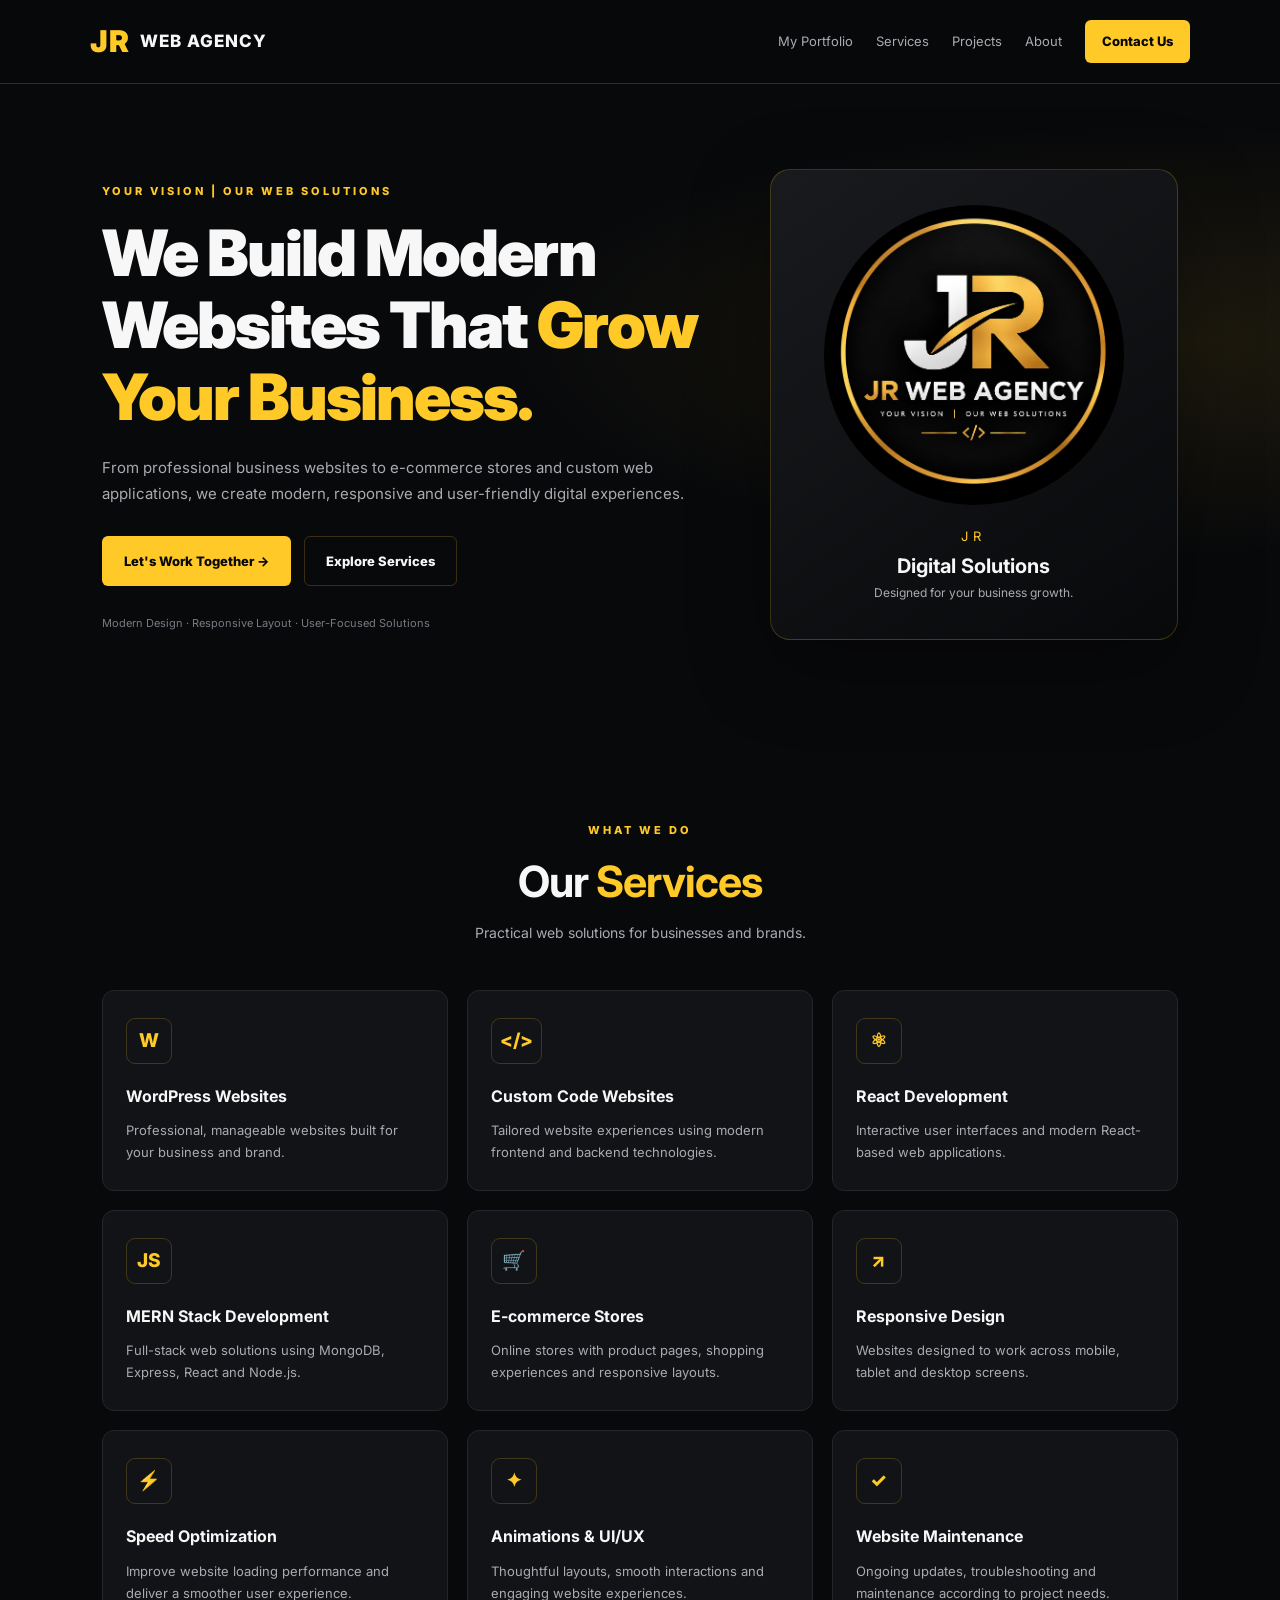
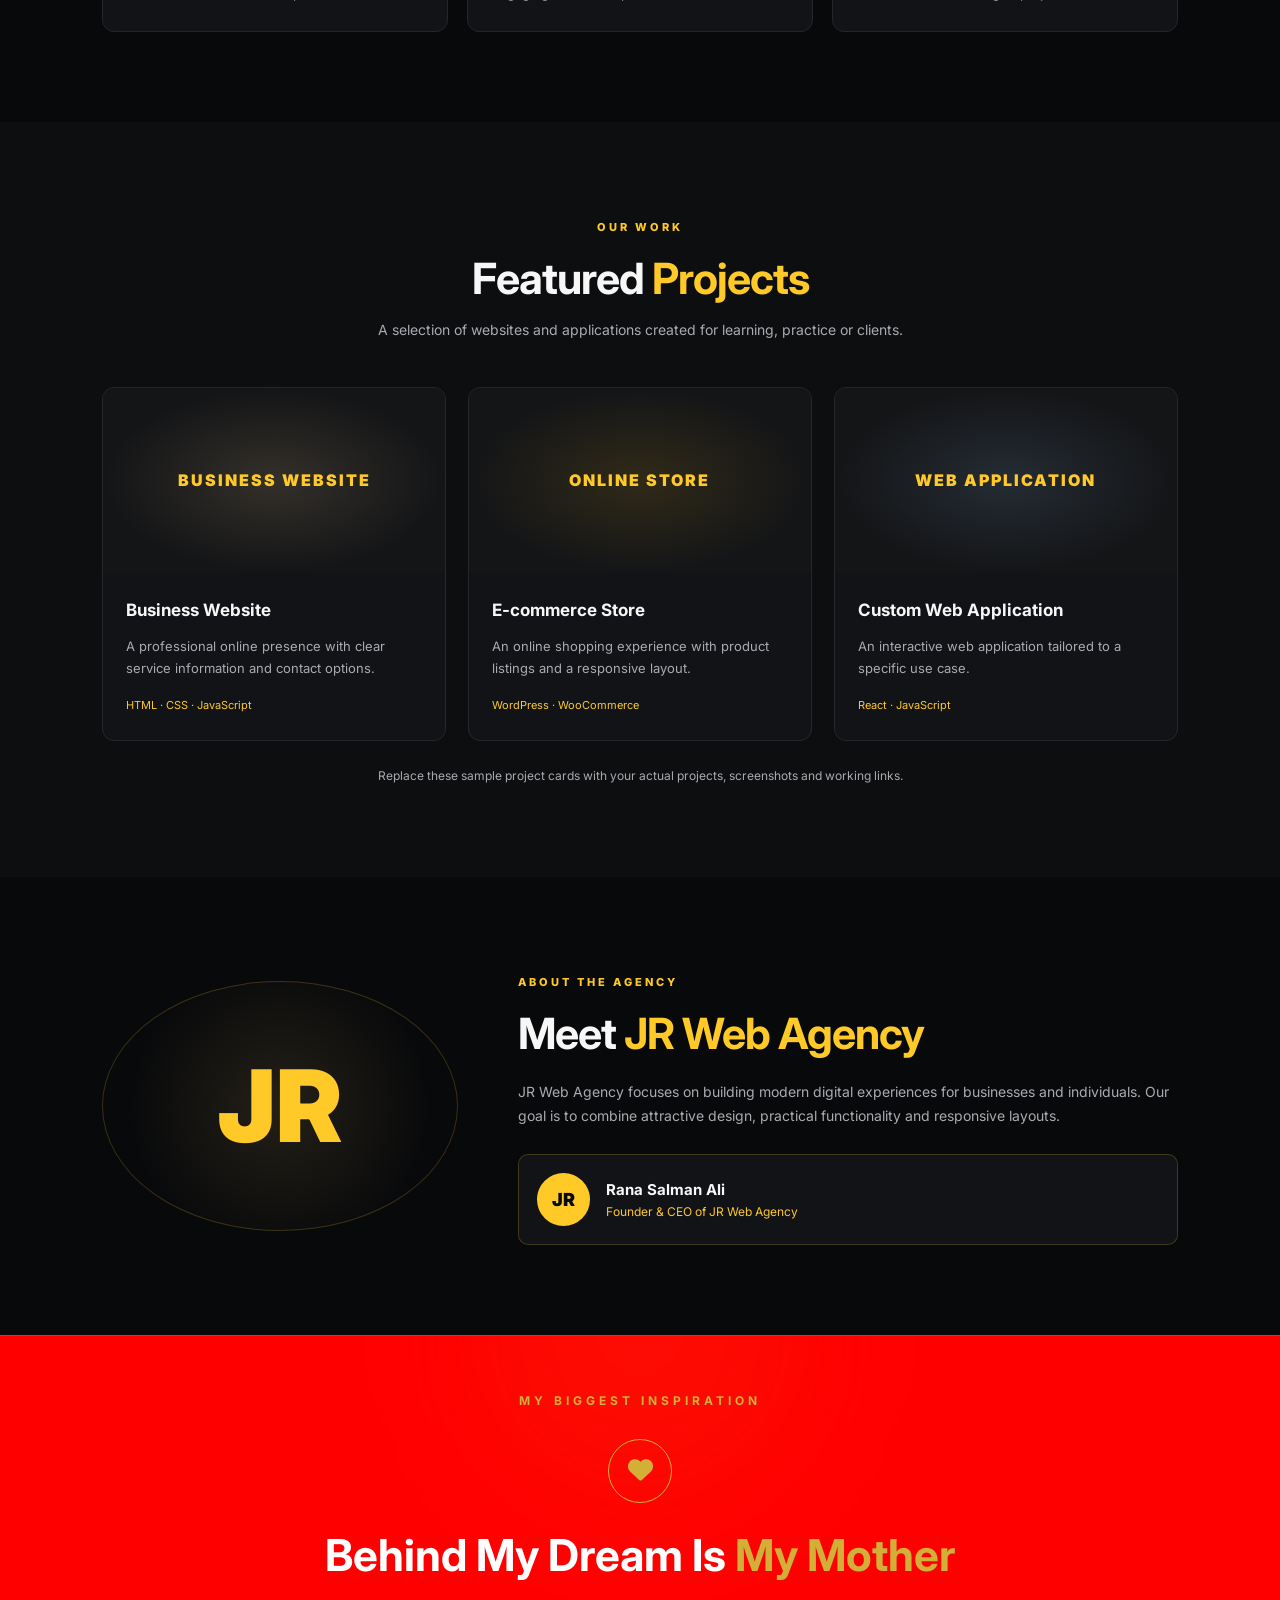
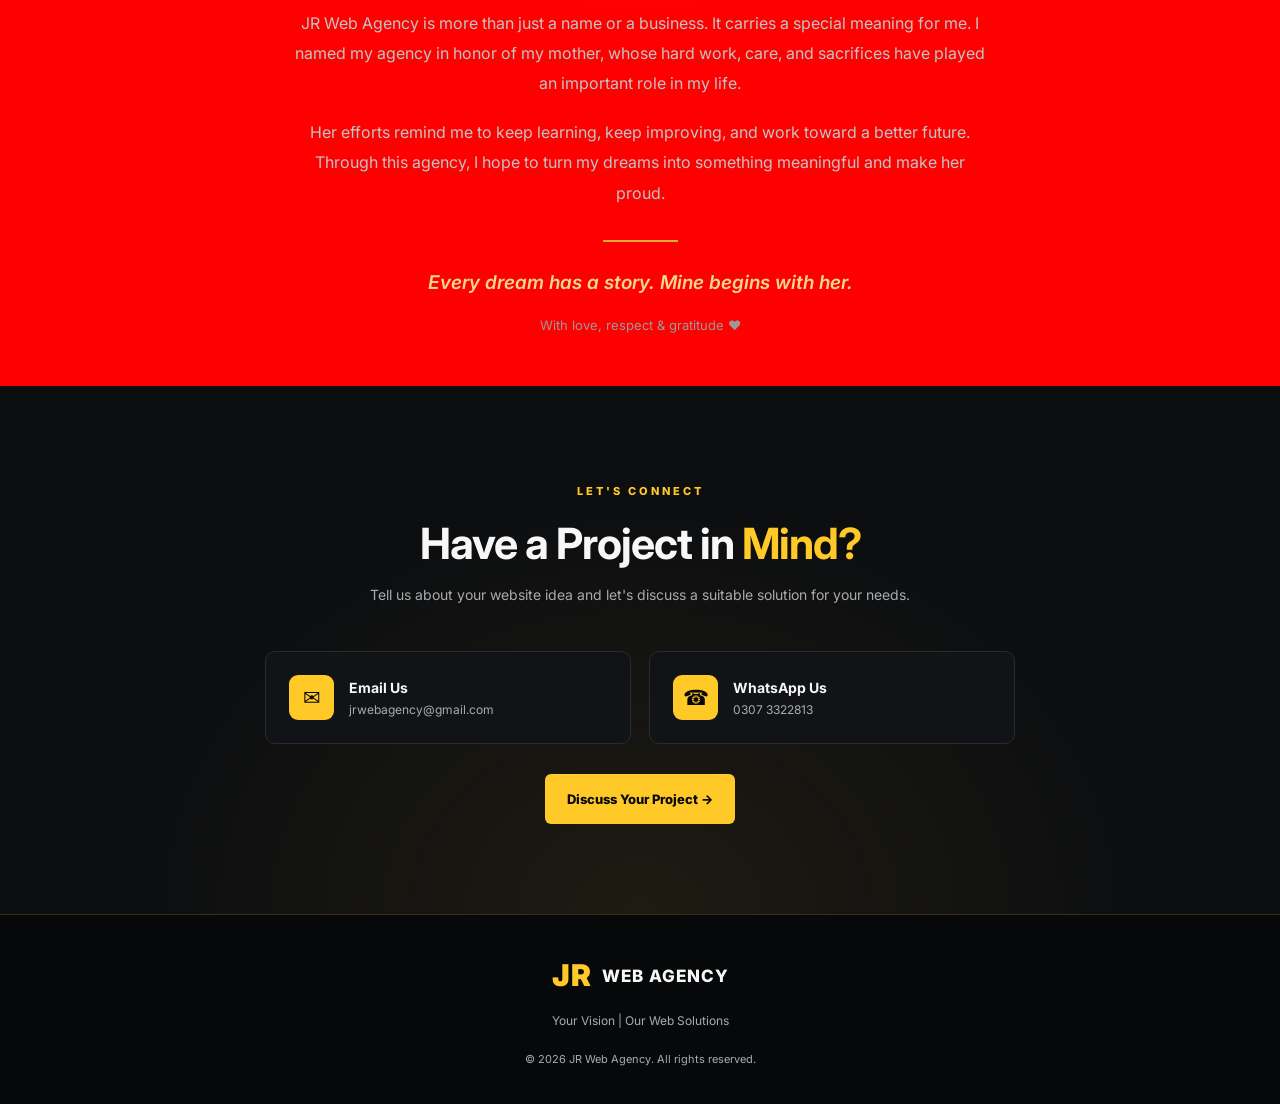
==== index.html @ 1e0dea9f "File name chages" ====
<!DOCTYPE html>
<html lang="en">
<head>
    <meta charset="UTF-8">
    <meta name="viewport" content="width=device-width, initial-scale=1.0">

    <title>JR Web Agency | Modern Web Solutions</title>
    <link rel="stylesheet"
      href="https://cdnjs.cloudflare.com/ajax/libs/font-awesome/6.7.2/css/all.min.css">

    <meta name="description"
          content="JR Web Agency offers modern websites, WordPress development, custom web development, e-commerce and responsive web solutions.">

    <link rel="stylesheet" href="style.css">
    <!-- <link rel="stylesheet" href="style-modern.css"> -->

</head>
<body>

    <!-- Navbar -->
    <header class="navbar">
        <a href="jr-web-agency.html" class="brand">
            <span class="brand-jr">JR</span>
            <span>WEB AGENCY</span>
        </a>

        <nav>
            <a href="./index-modern (2).html">My Portfolio</a>
            <a href="#services">Services</a>
            <a href="#projects">Projects</a>
            <a href="#about">About</a>
            <a href="#contact" class="nav-cta">Contact Us</a>
        </nav>
    </header>

    <!-- Hero Section -->
    <main>
        <section class="hero">
            <div class="hero-content">
                <span class="eyebrow">YOUR VISION | OUR WEB SOLUTIONS</span>

                <h1>
                    We Build Modern Websites That
                    <span>Grow Your Business.</span>
                </h1>

                <p>
                    From professional business websites to e-commerce
                    stores and custom web applications, we create modern,
                    responsive and user-friendly digital experiences.
                </p>

                <div class="hero-buttons">
                    <a href="#contact" class="btn btn-gold">
                        Let's Work Together →
                    </a>

                    <a href="#services" class="btn btn-outline">
                        Explore Services
                    </a>
                </div>

                <div class="trust-line">
                    Modern Design · Responsive Layout · User-Focused Solutions
                </div>
            </div>

            <div class="hero-visual">
             
                <img
                    src="jrlogo.jpeg"
                    alt="JR Web Agency Logo"
                    class="agency-logo"
                >

                <div class="visual-caption">
                    <span>JR</span>
                    <h2>Digital Solutions</h2>
                    <p>Designed for your business growth.</p>
                </div>
            </div>
        </section>

        <!-- Services -->
        <section class="section" id="services">
            <div class="section-heading">
                <span class="eyebrow">WHAT WE DO</span>
                <h2>Our <span>Services</span></h2>
                <p>Practical web solutions for businesses and brands.</p>
            </div>

            <div class="services-grid">
                <article class="service-card">
                    <span class="service-icon">W</span>
                    <h3>WordPress Websites</h3>
                    <p>
                        Professional, manageable websites built for
                        your business and brand.
                    </p>
                </article>

                <article class="service-card">
                    <span class="service-icon">&lt;/&gt;</span>
                    <h3>Custom Code Websites</h3>
                    <p>
                        Tailored website experiences using modern
                        frontend and backend technologies.
                    </p>
                </article>

                <article class="service-card">
                    <span class="service-icon">⚛</span>
                    <h3>React Development</h3>
                    <p>
                        Interactive user interfaces and modern
                        React-based web applications.
                    </p>
                </article>

                <article class="service-card">
                    <span class="service-icon">JS</span>
                    <h3>MERN Stack Development</h3>
                    <p>
                        Full-stack web solutions using MongoDB,
                        Express, React and Node.js.
                    </p>
                </article>

                <article class="service-card">
                    <span class="service-icon">🛒</span>
                    <h3>E-commerce Stores</h3>
                    <p>
                        Online stores with product pages, shopping
                        experiences and responsive layouts.
                    </p>
                </article>

                <article class="service-card">
                    <span class="service-icon">↗</span>
                    <h3>Responsive Design</h3>
                    <p>
                        Websites designed to work across mobile,
                        tablet and desktop screens.
                    </p>
                </article>

                <article class="service-card">
                    <span class="service-icon">⚡</span>
                    <h3>Speed Optimization</h3>
                    <p>
                        Improve website loading performance and
                        deliver a smoother user experience.
                    </p>
                </article>

                <article class="service-card">
                    <span class="service-icon">✦</span>
                    <h3>Animations & UI/UX</h3>
                    <p>
                        Thoughtful layouts, smooth interactions
                        and engaging website experiences.
                    </p>
                </article>

                <article class="service-card">
                    <span class="service-icon">✓</span>
                    <h3>Website Maintenance</h3>
                    <p>
                        Ongoing updates, troubleshooting and
                        maintenance according to project needs.
                    </p>
                </article>
            </div>
        </section>

        <!-- Projects -->
        <section class="section projects-section" id="projects">
            <div class="section-heading">
                <span class="eyebrow">OUR WORK</span>
                <h2>Featured <span>Projects</span></h2>
                <p>
                    A selection of websites and applications created
                    for learning, practice or clients.
                </p>
            </div>

            <div class="projects-grid">
                <article class="project-card">
                    <div class="project-preview preview-one">
                        <span>BUSINESS WEBSITE</span>
                    </div>
                    <div class="project-info">
                        <h3>Business Website</h3>
                        <p>
                            A professional online presence with clear
                            service information and contact options.
                        </p>
                        <span class="project-tag">HTML · CSS · JavaScript</span>
                    </div>
                </article>

                <article class="project-card">
                    <div class="project-preview preview-two">
                        <span>ONLINE STORE</span>
                    </div>
                    <div class="project-info">
                        <h3>E-commerce Store</h3>
                        <p>
                            An online shopping experience with product
                            listings and a responsive layout.
                        </p>
                        <span class="project-tag">WordPress · WooCommerce</span>
                    </div>
                </article>

                <article class="project-card">
                    <div class="project-preview preview-three">
                        <span>WEB APPLICATION</span>
                    </div>
                    <div class="project-info">
                        <h3>Custom Web Application</h3>
                        <p>
                            An interactive web application tailored
                            to a specific use case.
                        </p>
                        <span class="project-tag">React · JavaScript</span>
                    </div>
                </article>
            </div>

            <p class="projects-note">
                Replace these sample project cards with your actual
                projects, screenshots and working links.
            </p>
        </section>

        <!-- About -->
        <section class="section about-section" id="about">
            <div class="about-mark">JR</div>

            <div class="about-content">
                <span class="eyebrow">ABOUT THE AGENCY</span>
                <h2>Meet <span>JR Web Agency</span></h2>

                <p>
                    JR Web Agency focuses on building modern digital
                    experiences for businesses and individuals.
                    Our goal is to combine attractive design,
                    practical functionality and responsive layouts.
                </p>

                <div class="founder-box">
                    <div class="founder-avatar">JR</div>
                    <div>
                        <h3>Rana Salman Ali</h3>
                        <p>Founder & CEO of JR Web Agency</p>
                    </div>
                </div>
            </div>
        </section>
        
<!-- A Tribute to My Mother -->
<section class="mother-tribute" id="my-inspiration">
    <div class="tribute-container">

        <span class="tribute-label">MY BIGGEST INSPIRATION</span>

        <div class="tribute-icon">
            <i class="fa-solid fa-heart"></i>
        </div>

        <h2>Behind My Dream Is <span>My Mother</span></h2>

        <p class="tribute-message">
            JR Web Agency is more than just a name or a business.
            It carries a special meaning for me. I named my agency
            in honor of my mother, whose hard work, care, and
            sacrifices have played an important role in my life.
        </p>

        <p class="tribute-message">
            Her efforts remind me to keep learning, keep improving,
            and work toward a better future. Through this agency,
            I hope to turn my dreams into something meaningful
            and make her proud.
        </p>

        <div class="tribute-divider"></div>

        <p class="tribute-signature">
            Every dream has a story. Mine begins with her.
        </p>

        <span class="tribute-footer">With love, respect & gratitude ❤️</span>

    </div>
</section>


        <!-- Contact -->
        <section class="section contact-section" id="contact">
            <div class="section-heading">
                <span class="eyebrow">LET'S CONNECT</span>
                <h2>Have a Project in <span>Mind?</span></h2>
                <p>
                    Tell us about your website idea and let's discuss
                    a suitable solution for your needs.
                </p>
            </div>

            <div class="contact-grid">
                <a href="mailto:jrwebagency@gmail.com" class="contact-card">
                    <span class="contact-icon">✉</span>
                    <div>
                        <h3>Email Us</h3>
                        <p>jrwebagency@gmail.com</p>
                    </div>
                </a>

                <a
                    href="https://wa.me/923073322813"
                    target="_blank"
                    rel="noopener noreferrer"
                    class="contact-card"
                >
                    <span class="contact-icon">☎</span>
                    <div>
                        <h3>WhatsApp Us</h3>
                        <p>0307 3322813</p>
                    </div>
                </a>
            </div>

         <a
    href="https://wa.me/923073322813?text=Hello%20JR%20Web%20Agency%2C%20I%20want%20to%20discuss%20a%20website%20project"
    target="_blank"
    rel="noopener noreferrer"
    class="btn btn-gold main-contact-btn"
>
    Discuss Your Project →
</a>
        </section>
    </main>

    <!-- Footer -->
    <footer class="footer">
        <a href="#" class="brand">
            <span class="brand-jr">JR</span>
            <span>WEB AGENCY</span>
        </a>

        <p>Your Vision | Our Web Solutions</p>
        <p class="copyright">
            © <span id="year"></span> JR Web Agency. All rights reserved.
        </p>
    </footer>

    <script>
        document.getElementById("year").textContent =
            new Date().getFullYear();
    </script>
</body>
</html>
---- style.css ----
@import url('https://fonts.googleapis.com/css2?family=Inter:wght@400;500;600;700;800;900&display=swap');

:root {
    --bg: #08090b;
    --surface: #111316;
    --surface-light: #191b1f;
    --gold: #ffc928;
    --gold-light: #ffe17a;
    --white: #f7f7f7;
    --muted: #a9abb1;
    --border: rgba(255, 201, 40, 0.2);
}

* {
    margin: 0;
    padding: 0;
    box-sizing: border-box;
}

html {
    scroll-behavior: smooth;
    scroll-padding-top: 90px;
}

body {
    font-family: 'Inter', sans-serif;
    background: var(--bg);
    color: var(--white);
    line-height: 1.7;
}

a {
    color: inherit;
    text-decoration: none;
}

.navbar {
    position: sticky;
    top: 0;
    z-index: 100;
    min-height: 78px;
    padding: 16px 7%;
    display: flex;
    align-items: center;
    justify-content: space-between;
    gap: 24px;
    background: rgba(8, 9, 11, 0.94);
    border-bottom: 1px solid var(--border);
    backdrop-filter: blur(14px);
}

.brand {
    display: inline-flex;
    align-items: center;
    gap: 10px;
    font-size: 17px;
    font-weight: 800;
    letter-spacing: 1px;
    white-space: nowrap;
}

.brand-jr {
    color: var(--gold);
    font-size: 30px;
    font-weight: 900;
}

.navbar nav {
    display: flex;
    align-items: center;
    flex-wrap: wrap;
    gap: 23px;
}

.navbar nav a {
    font-size: 13px;
    color: var(--muted);
    transition: color 0.2s;
    text-decoration: none;
}

.navbar nav a:hover {
    color: var(--gold);
    color: white;
}

.navbar nav .nav-cta {
    color: #090909;
    background: var(--gold);
    padding: 10px 17px;
    border-radius: 6px;
    font-weight: 800;
}

.hero {
    min-height: 590px;
    padding: 85px 8%;
    display: grid;
    grid-template-columns: 1.2fr 0.8fr;
    align-items: center;
    gap: 55px;
    background:
        radial-gradient(ellipse at 90% 40%, rgba(255, 201, 40, 0.09), transparent 40%),
        var(--bg);
}

.eyebrow {
    display: inline-block;
    color: var(--gold);
    font-size: 11px;
    font-weight: 800;
    letter-spacing: 3px;
    margin-bottom: 17px;
}

.hero h1 {
    max-width: 720px;
    font-size: clamp(37px, 5vw, 65px);
    line-height: 1.12;
    letter-spacing: -2px;
    font-weight: 900;
}

.hero h1 span,
.section-heading h2 span,
.about-content h2 span {
    color: var(--gold);
}

.hero-content > p {
    max-width: 600px;
    margin-top: 23px;
    color: var(--muted);
    font-size: 15px;
}

.hero-buttons {
    display: flex;
    flex-wrap: wrap;
    gap: 13px;
    margin-top: 30px;
}

.btn {
    display: inline-flex;
    align-items: center;
    justify-content: center;
    padding: 13px 21px;
    border: 1px solid transparent;
    border-radius: 6px;
    font-size: 13px;
    font-weight: 800;
    transition: transform 0.2s, background 0.2s;
}

.btn:hover {
    transform: translateY(-3px);
}

.btn-gold {
    color: #090909;
    background: var(--gold);
}

.btn-gold:hover {
    background: var(--gold-light);
}

.btn-outline {
    border-color: var(--border);
    color: var(--white);
}

.btn-outline:hover {
    border-color: var(--gold);
}

.trust-line {
    margin-top: 28px;
    color: #777b82;
    font-size: 11px;
}

.hero-visual {
    min-height: 350px;
    padding: 35px;
    display: flex;
    flex-direction: column;
    align-items: center;
    justify-content: center;
    text-align: center;
    border: 1px solid var(--border);
    border-radius: 20px;
    background: linear-gradient(145deg, #191a1d, #08090b);
    box-shadow: 0 25px 80px rgba(0, 0, 0, 0.35);
}

.agency-logo {
    display: block;
    width: min(100%, 300px);
    aspect-ratio: 1;
    object-fit: contain;
    border-radius: 50%;
}

.visual-caption {
    margin-top: 17px;
}

.visual-caption > span {
    color: var(--gold);
    font-size: 13px;
    letter-spacing: 5px;
}

.visual-caption h2 {
    font-size: 20px;
}

.visual-caption p {
    color: var(--muted);
    font-size: 12px;
}

.section {
    padding: 90px 8%;
}

.section-heading {
    max-width: 650px;
    margin: 0 auto 45px;
    text-align: center;
}

.section-heading h2,
.about-content h2 {
    font-size: clamp(30px, 4vw, 43px);
    line-height: 1.2;
    letter-spacing: -1px;
}

.section-heading > p {
    margin-top: 13px;
    color: var(--muted);
    font-size: 14px;
}

.services-grid {
    display: grid;
    grid-template-columns: repeat(3, minmax(0, 1fr));
    gap: 19px;
}

.service-card {
    padding: 27px 23px;
    background: var(--surface);
    border: 1px solid #24262b;
    border-radius: 12px;
    transition: transform 0.25s, border-color 0.25s;
}

.service-card:hover {
    transform: translateY(-5px);
    border-color: var(--gold);
}

.service-icon {
    display: inline-flex;
    min-width: 46px;
    height: 46px;
    padding: 0 8px;
    align-items: center;
    justify-content: center;
    border: 1px solid var(--border);
    border-radius: 9px;
    color: var(--gold);
    font-size: 19px;
    font-weight: 800;
}

.service-card h3 {
    margin-top: 19px;
    font-size: 16px;
}

.service-card p {
    margin-top: 9px;
    color: var(--muted);
    font-size: 13px;
}

.projects-section {
    background: #0d0e10;
}

.projects-grid {
    display: grid;
    grid-template-columns: repeat(3, minmax(0, 1fr));
    gap: 22px;
}

.project-card {
    overflow: hidden;
    background: var(--surface);
    border: 1px solid #25272b;
    border-radius: 12px;
}

.project-preview {
    min-height: 185px;
    display: flex;
    align-items: center;
    justify-content: center;
    padding: 20px;
    text-align: center;
    font-weight: 900;
    letter-spacing: 2px;
    color: var(--gold);
    background: radial-gradient(ellipse, #34302a, #141517 70%);
}

.preview-two {
    background: radial-gradient(ellipse, #302a17, #141517 70%);
}

.preview-three {
    background: radial-gradient(ellipse, #252c34, #141517 70%);
}

.project-info {
    padding: 23px;
}

.project-info h3 {
    font-size: 17px;
}

.project-info p {
    margin-top: 10px;
    color: var(--muted);
    font-size: 13px;
}

.project-tag {
    display: inline-block;
    margin-top: 17px;
    color: var(--gold);
    font-size: 11px;
}

.projects-note {
    margin-top: 25px;
    text-align: center;
    color: var(--muted);
    font-size: 12px;
}

.about-section {
    display: grid;
    grid-template-columns: 0.7fr 1.3fr;
    align-items: center;
    gap: 60px;
}

.about-mark {
    min-height: 250px;
    display: flex;
    align-items: center;
    justify-content: center;
    border: 1px solid var(--border);
    border-radius: 50%;
    color: var(--gold);
    font-size: 100px;
    font-weight: 900;
    background: radial-gradient(circle, #242017, #08090b 70%);
}

.about-content > p {
    margin-top: 20px;
    color: var(--muted);
    font-size: 14px;
}

.founder-box {
    display: flex;
    align-items: center;
    gap: 16px;
    margin-top: 27px;
    padding: 18px;
    background: var(--surface);
    border: 1px solid var(--border);
    border-radius: 10px;
}

.founder-avatar {
    width: 53px;
    height: 53px;
    display: flex;
    align-items: center;
    justify-content: center;
    flex-shrink: 0;
    border-radius: 50%;
    background: var(--gold);
    color: #090909;
    font-size: 18px;
    font-weight: 900;
}

.founder-box h3 {
    font-size: 15px;
}

.founder-box p {
    color: var(--gold);
    font-size: 12px;
}

.contact-section {
    text-align: center;
    background:
        radial-gradient(ellipse at 50% 100%, rgba(255, 201, 40, 0.07), transparent 55%),
        #0d0e10;
}

.contact-grid {
    max-width: 750px;
    display: grid;
    grid-template-columns: repeat(2, minmax(0, 1fr));
    gap: 18px;
    margin: 0 auto;
    text-align: left;
}

.contact-card {
    display: flex;
    align-items: center;
    gap: 15px;
    padding: 23px;
    border: 1px solid #2a2b2f;
    border-radius: 10px;
    background: var(--surface);
    transition: border-color 0.2s;
}

.contact-card:hover {
    border-color: var(--gold);
}

.contact-icon {
    width: 45px;
    height: 45px;
    display: flex;
    align-items: center;
    justify-content: center;
    flex-shrink: 0;
    border-radius: 9px;
    background: var(--gold);
    color: #090909;
    font-size: 21px;
}

.contact-card h3 {
    font-size: 14px;
}

.contact-card p {
    color: var(--muted);
    font-size: 12px;
    overflow-wrap: anywhere;
}

.main-contact-btn {
    margin-top: 30px;
}

.footer {
    padding: 35px 8%;
    text-align: center;
    border-top: 1px solid var(--border);
    background: #070809;
}

.footer .brand {
    justify-content: center;
}

.footer > p {
    margin-top: 10px;
    color: var(--muted);
    font-size: 12px;
}

.footer .copyright {
    margin-top: 18px;
    font-size: 11px;
}

/* Tablet */
@media (max-width: 950px) {
    .navbar {
        flex-direction: column;
    }

    .navbar nav {
        justify-content: center;
        gap: 15px;
    }

    .hero {
        grid-template-columns: 1fr;
        padding-top: 65px;
    }

    .hero-visual {
        max-width: 480px;
        width: 100%;
        margin: 0 auto;
    }

    .services-grid {
        grid-template-columns: repeat(2, minmax(0, 1fr));
    }

    .projects-grid {
        grid-template-columns: repeat(2, minmax(0, 1fr));
    }

    .about-section {
        grid-template-columns: 1fr;
    }

    .about-mark {
        max-width: 300px;
        width: 100%;
        min-height: 250px;
        margin: 0 auto;
    }
}

/* Mobile */
@media (max-width: 600px) {
    .navbar {
        padding: 15px 5%;
    }

    .navbar nav {
        gap: 10px 14px;
    }

    .navbar nav a {
        font-size: 11px;
    }

    .brand {
        font-size: 14px;
    }

    .hero {
        padding: 55px 6%;
        gap: 35px;
    }

    .hero h1 {
        font-size: 39px;
        letter-spacing: -1.4px;
    }

    .hero-content > p {
        font-size: 14px;
    }

    .hero-buttons {
        flex-direction: column;
        align-items: stretch;
    }

    .trust-line {
        line-height: 1.9;
    }

    .hero-visual {
        min-height: 280px;
        padding: 25px;
    }

    .agency-logo {
        max-width: 220px;
    }

    .section {
        padding: 65px 6%;
    }

    .services-grid,
    .projects-grid,
    .contact-grid {
        grid-template-columns: 1fr;
    }

    .service-card {
        padding: 23px;
    }

    .about-mark {
        min-height: 220px;
        font-size: 75px;
    }

    .founder-box {
        align-items: flex-start;
    }

    .contact-card {
        padding: 18px;
    }

    .footer {
        padding: 30px 6%;
    }
}

@media (prefers-reduced-motion: reduce) {
    html {
        scroll-behavior: auto;
    }

    *,
    *::before,
    *::after {
        transition-duration: 0.01ms !important;
    }
}



/* Visit JR Web Agency button */
.agency-visit {
    margin-top: 125px;
}

.agency-visit-btn {
    display: inline-flex;
    align-items: center;
    gap: 10px;
    padding: 12px 22px;
    border: 1px solid #d4af37;
    border-radius: 8px;
    color: #d4af37;
    background: transparent;
    font-size: 14px;
    font-weight: 600;
    text-decoration: none !important;
    transition: all 0.3s ease;
}

.agency-visit-btn:hover {
    color: #111;
    background: #d4af37;
    transform: translateY(-3px);
}

.agency-visit-btn span {
    font-size: 18px;
}


/* ===== Mother Tribute Section ===== */
.mother-tribute {
    position: relative;
    overflow: hidden;
    padding: 90px 20px;
    background: #080808;
    color: #ffffff;
    text-align: center;
    border-top: 1px solid rgba(212, 175, 55, 0.25);
}

.mother-tribute::before {
    content: "";
    position: absolute;
    width: 300px;
    height: 300px;
    top: -150px;
    left: 50%;
    transform: translateX(-50%);
    background: rgba(212, 175, 55, 0.08);
    filter: blur(80px);
    border-radius: 50%;
    pointer-events: none;
}

.tribute-container {
    position: relative;
    z-index: 1;
    max-width: 780px;
    margin: 0 auto;
}

.tribute-label {
    color: #d4af37;
    font-size: 12px;
    font-weight: 700;
    letter-spacing: 4px;
}

.tribute-icon {
    width: 64px;
    height: 64px;
    margin: 25px auto;
    display: flex;
    align-items: center;
    justify-content: center;
    border: 1px solid #d4af37;
    border-radius: 50%;
    color: #d4af37;
    font-size: 25px;
}

.mother-tribute h2 {
    margin: 0 0 25px;
    font-size: clamp(28px, 5vw, 44px);
    line-height: 1.25;
}

.mother-tribute h2 span {
    color: #d4af37;
}

.tribute-message {
    max-width: 700px;
    margin: 0 auto 18px;
    color: #c4c4c4;
    font-size: 16px;
    line-height: 1.9;
}

.tribute-divider {
    width: 75px;
    height: 2px;
    margin: 32px auto 25px;
    background: #d4af37;
}

.tribute-signature {
    color: #f0d98a;
    font-size: 19px;
    font-weight: 600;
    font-style: italic;
    line-height: 1.7;
}

.tribute-footer {
    display: block;
    margin-top: 15px;
    color: #999999;
    font-size: 13px;
}

@media (max-width: 600px) {
    .mother-tribute {
        padding: 65px 22px;
    }

    .tribute-label {
        letter-spacing: 2px;
    }

    .tribute-message {
        font-size: 15px;
    }
}

#my-inspiration {
    display: block !important;
    min-height: 300px;
    background: red !important;
    color: white !important;
    padding: 50px 20px !important;
}
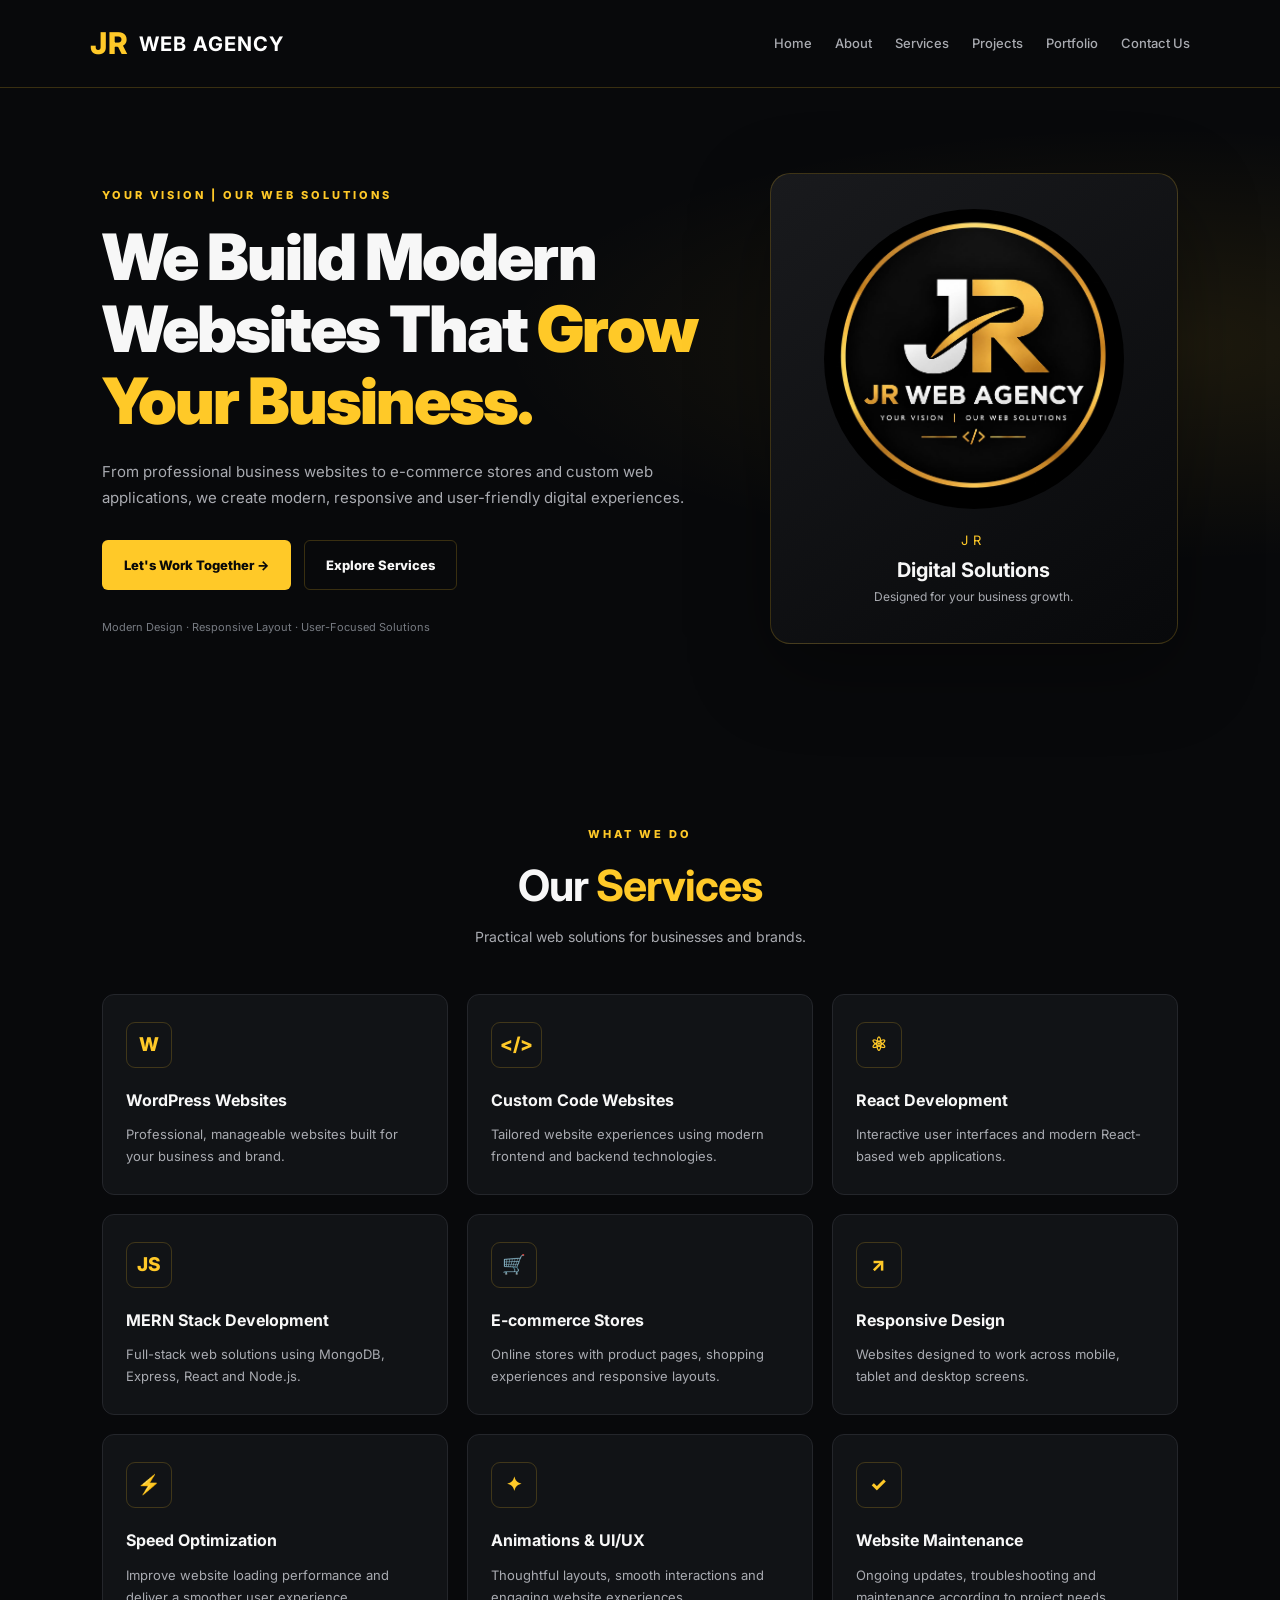
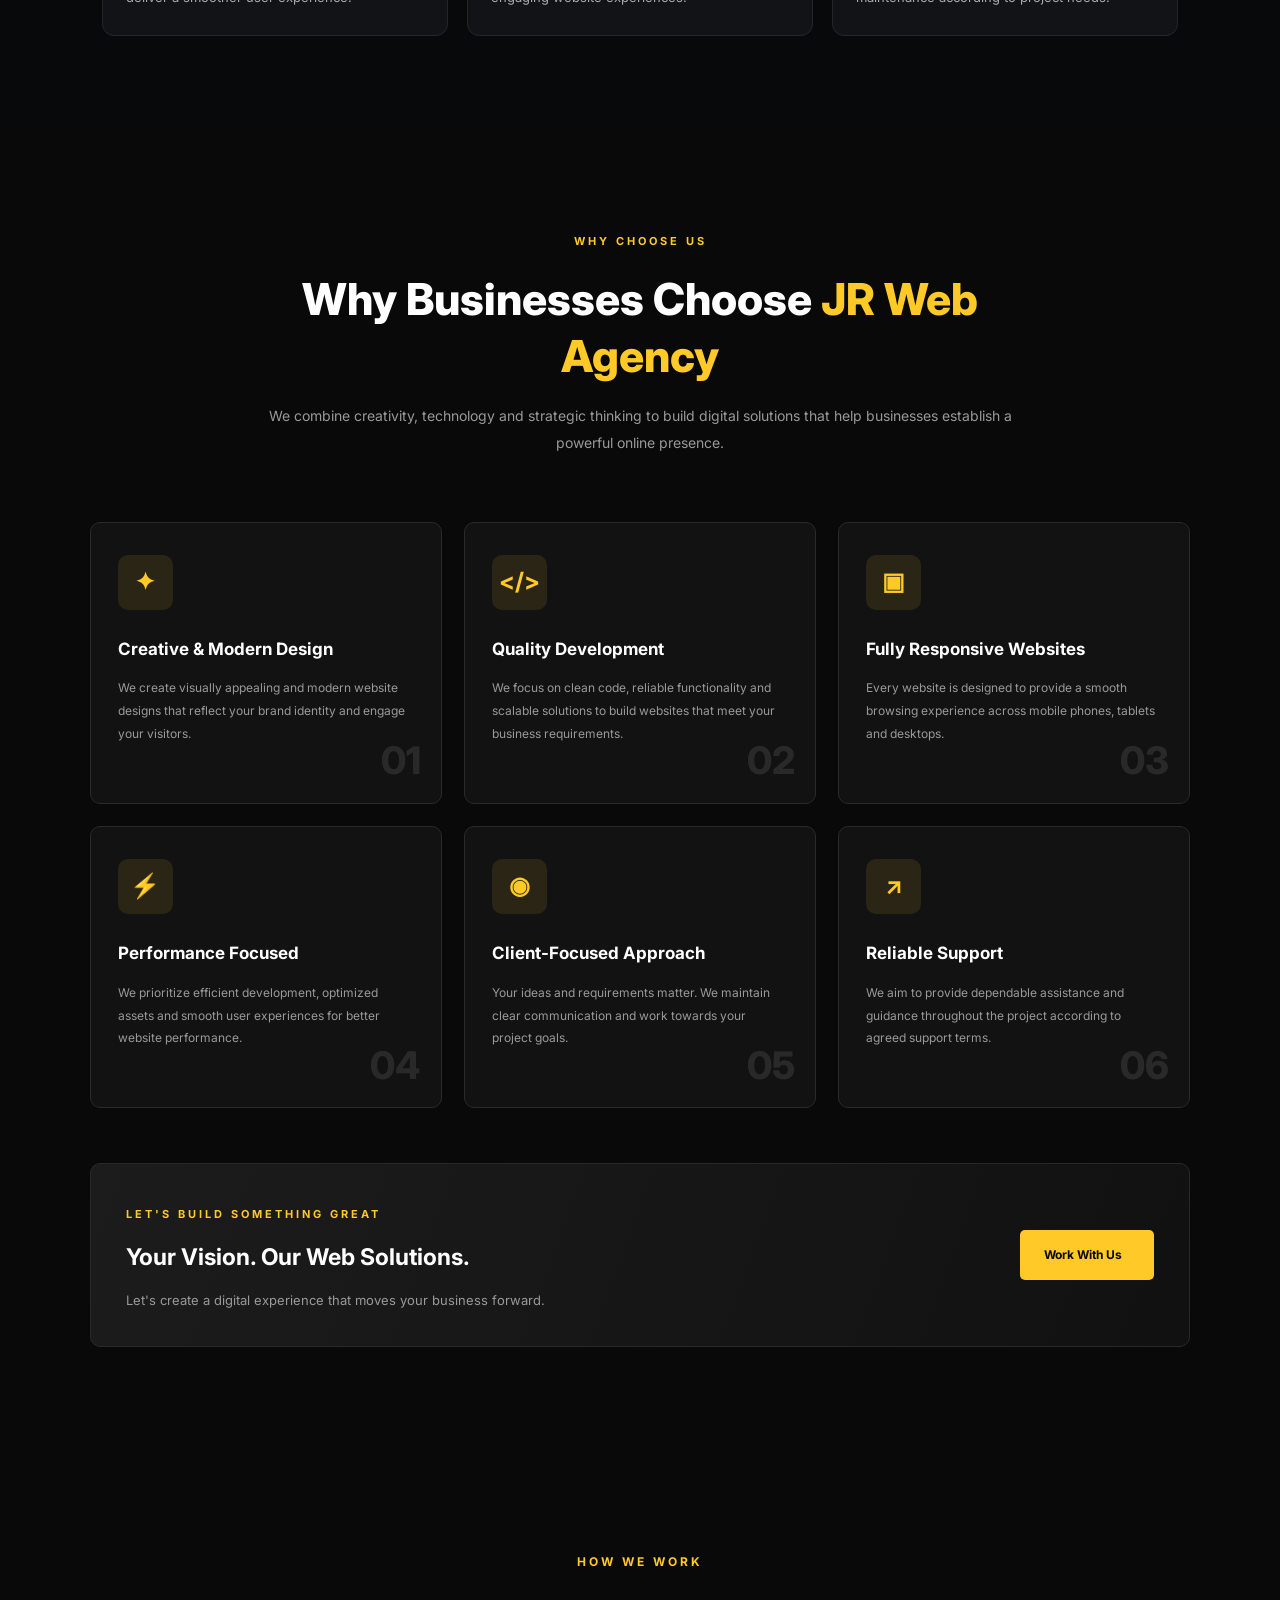
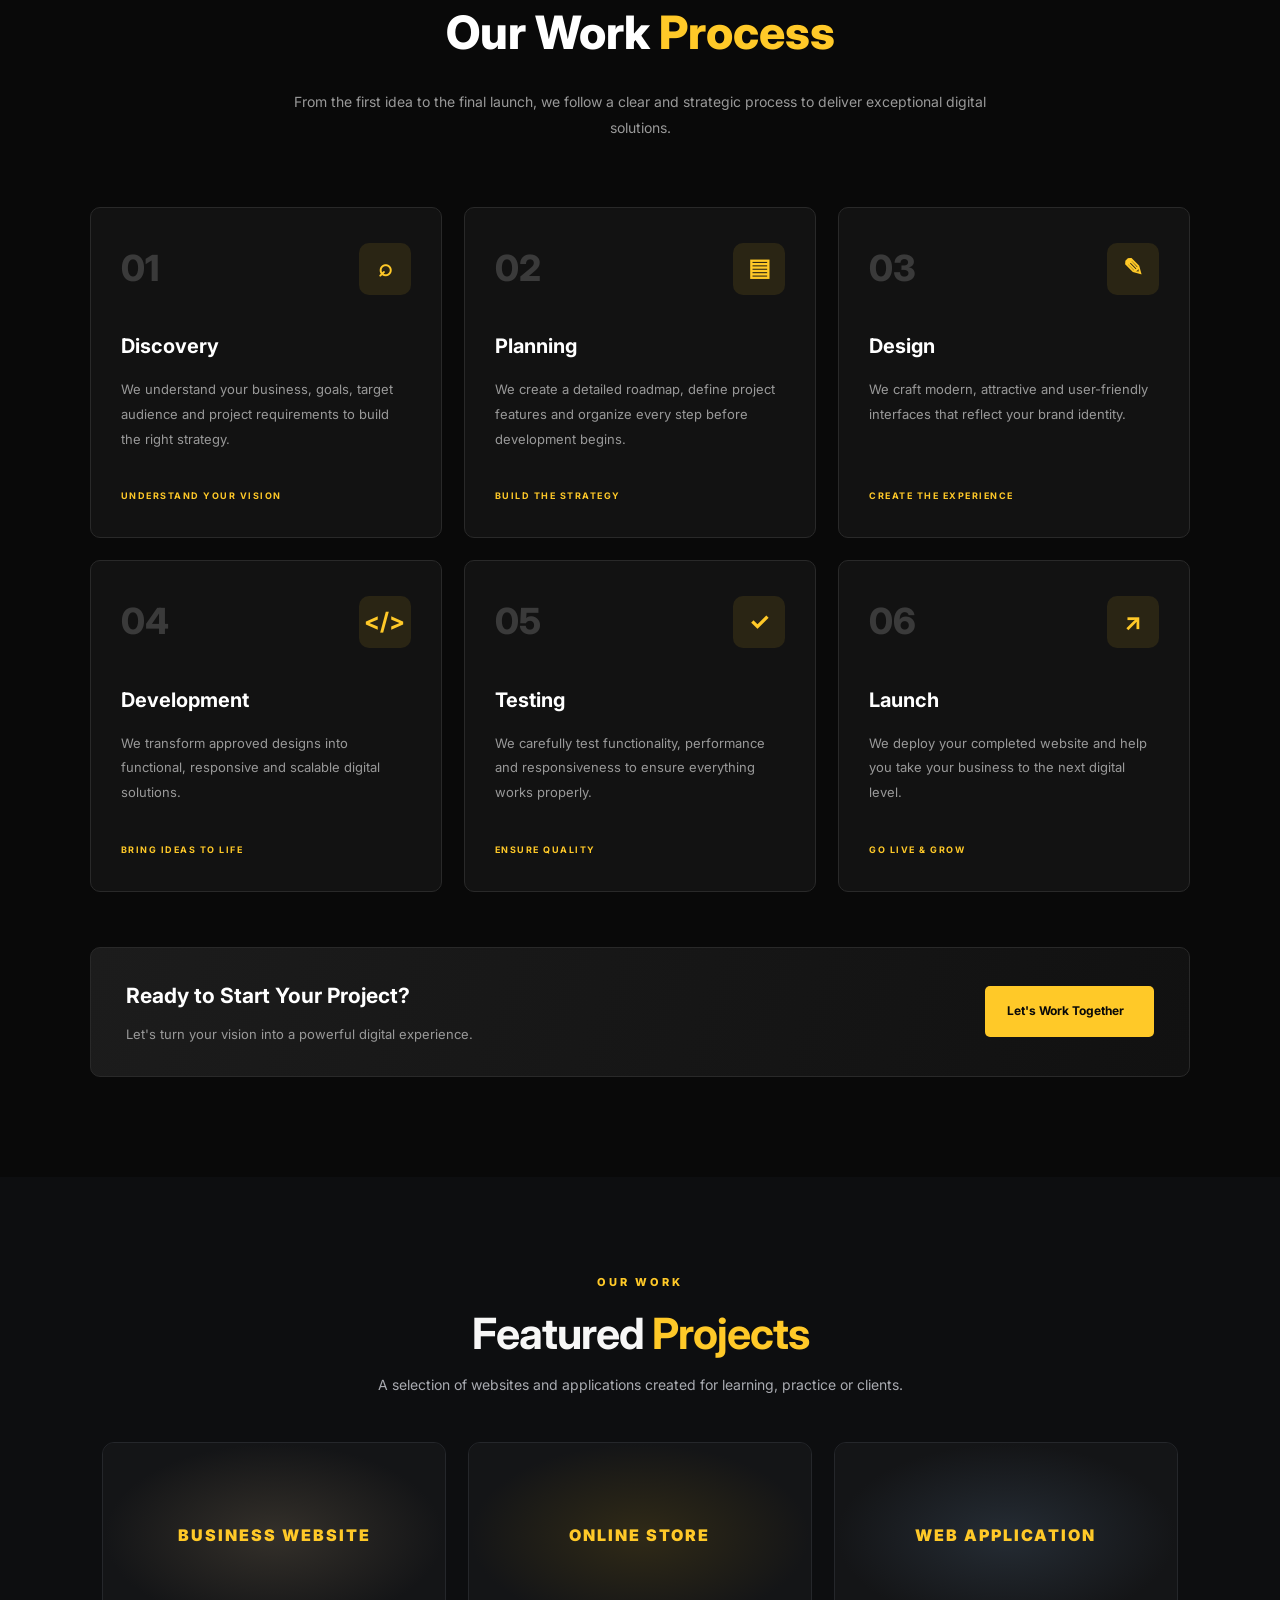
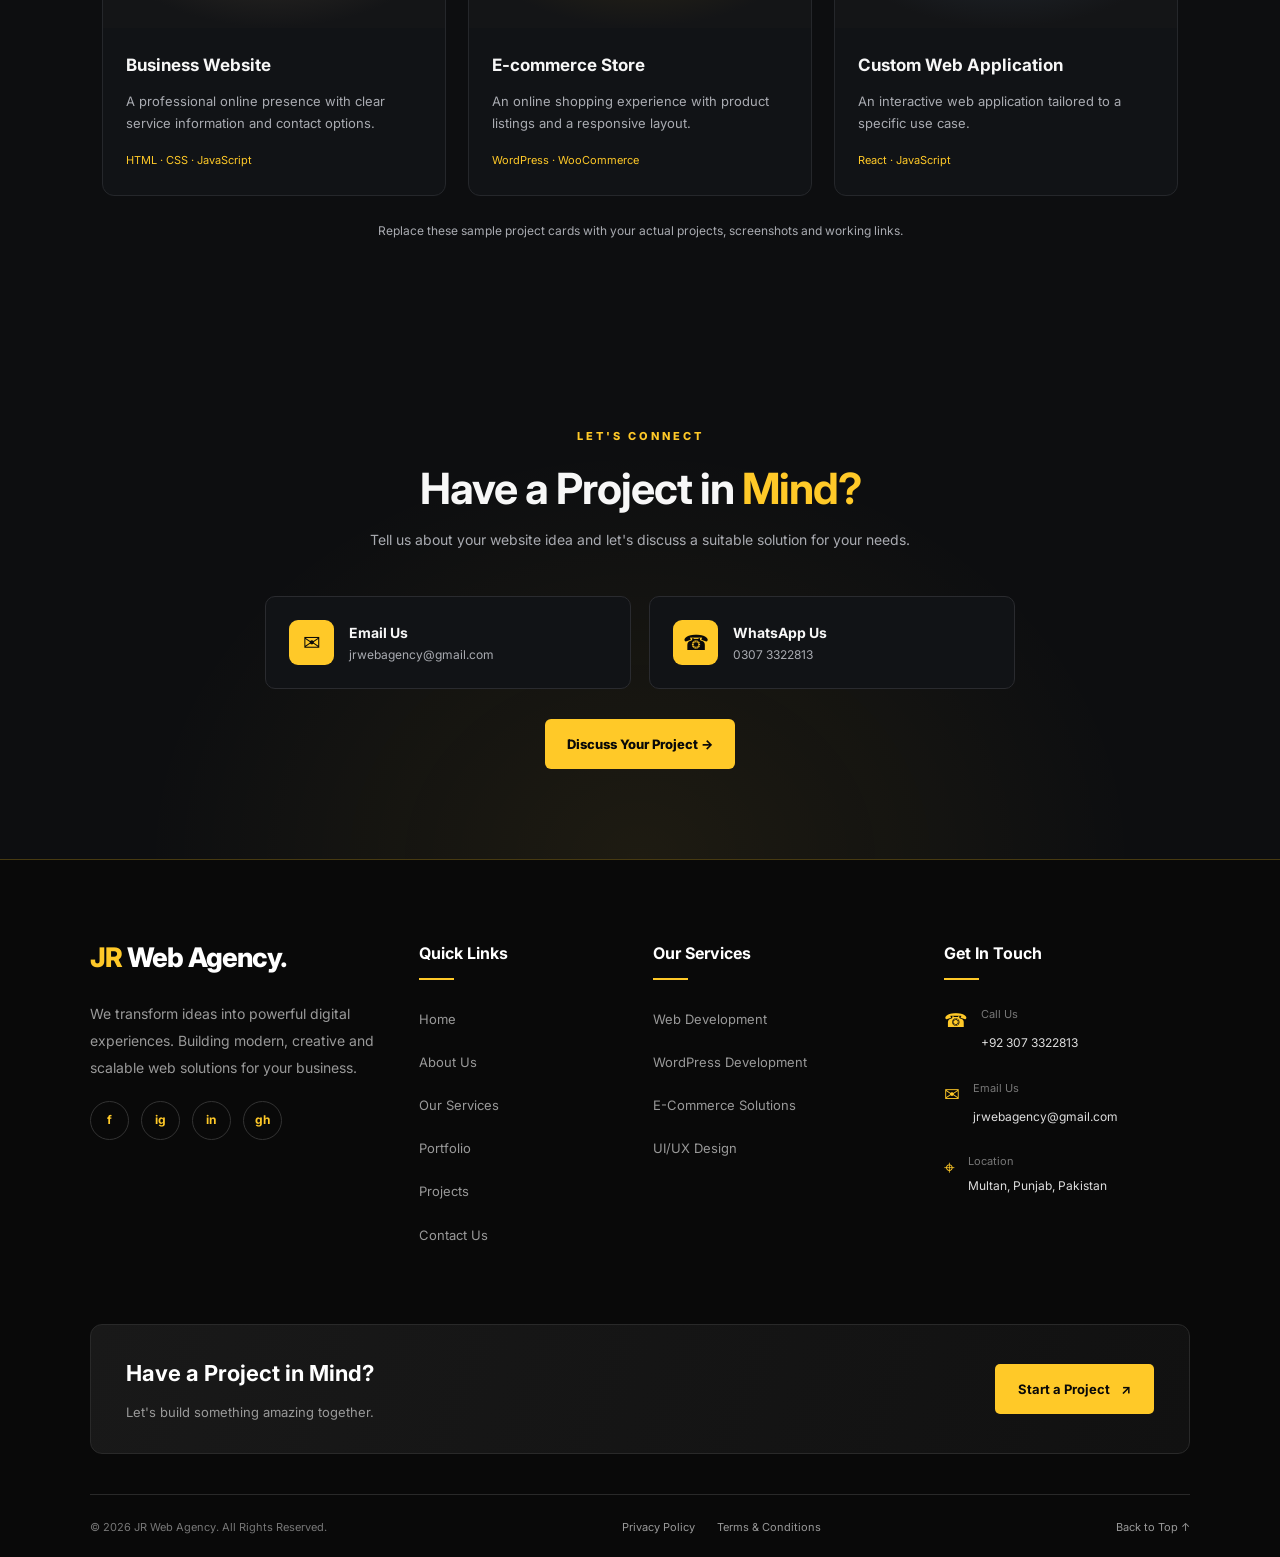
==== commit 9ed8334c: "Changes in web agency" ====
--- a/index.html
+++ b/index.html
@@ -1,4 +1,3 @@
-
 <!DOCTYPE html>
 <html lang="en">
 <head>
@@ -13,26 +12,35 @@
           content="JR Web Agency offers modern websites, WordPress development, custom web development, e-commerce and responsive web solutions.">
 
     <link rel="stylesheet" href="style.css">
-    <!-- <link rel="stylesheet" href="style-modern.css"> -->
+    <link rel="stylesheet" href="style-modern.css">
+  
 
 </head>
 <body>
 
-    <!-- Navbar -->
-    <header class="navbar">
-        <a href="jr-web-agency.html" class="brand">
-            <span class="brand-jr">JR</span>
-            <span>WEB AGENCY</span>
-        </a>
-
-        <nav>
-            <a href="./index-modern (2).html">My Portfolio</a>
-            <a href="#services">Services</a>
-            <a href="#projects">Projects</a>
-            <a href="#about">About</a>
-            <a href="#contact" class="nav-cta">Contact Us</a>
-        </nav>
-    </header>
+<header class="navbar">
+
+    <a href="index.html" class="brand">
+        <span class="brand-jr">JR</span>
+        <span>WEB AGENCY</span>
+    </a>
+
+    <nav class="nav-links" id="navLinks">
+        <a href="index.html">Home</a>
+         <a href="about.html">About</a>
+        <a href="services.html">Services</a>
+        <a href="projects.html">Projects</a>
+       <a href="https://ranasalmanali3535.github.io/ranasalmanali_portfolio/">Portfolio</a>
+        <a href="contact.html">Contact Us</a>
+    </nav>
+
+    <button class="menu-toggle" id="menuToggle"
+        aria-label="Open navigation menu"
+        aria-expanded="false">
+        <i class="fa-solid fa-bars"></i>
+    </button>
+
+</header>
 
     <!-- Hero Section -->
     <main>
@@ -173,6 +181,233 @@
                 </article>
             </div>
         </section>
+        <section class="why-section" id="why-us">
+  <div class="why-container">
+
+    <!-- Heading -->
+    <div class="why-heading">
+      <span class="why-label">WHY CHOOSE US</span>
+      <h2>Why Businesses Choose <span>JR Web Agency</span></h2>
+      <p>
+        We combine creativity, technology and strategic
+        thinking to build digital solutions that help
+        businesses establish a powerful online presence.
+      </p>
+    </div>
+
+    <!-- Features -->
+    <div class="why-grid">
+
+      <!-- Card 1 -->
+      <div class="why-card">
+        <div class="why-icon">✦</div>
+        <h3>Creative & Modern Design</h3>
+        <p>
+          We create visually appealing and modern
+          website designs that reflect your brand
+          identity and engage your visitors.
+        </p>
+        <span class="why-number">01</span>
+      </div>
+
+      <!-- Card 2 -->
+      <div class="why-card">
+        <div class="why-icon">&lt;/&gt;</div>
+        <h3>Quality Development</h3>
+        <p>
+          We focus on clean code, reliable functionality
+          and scalable solutions to build websites
+          that meet your business requirements.
+        </p>
+        <span class="why-number">02</span>
+      </div>
+
+      <!-- Card 3 -->
+      <div class="why-card">
+        <div class="why-icon">▣</div>
+        <h3>Fully Responsive Websites</h3>
+        <p>
+          Every website is designed to provide
+          a smooth browsing experience across
+          mobile phones, tablets and desktops.
+        </p>
+        <span class="why-number">03</span>
+      </div>
+
+      <!-- Card 4 -->
+      <div class="why-card">
+        <div class="why-icon">⚡</div>
+        <h3>Performance Focused</h3>
+        <p>
+          We prioritize efficient development,
+          optimized assets and smooth user
+          experiences for better website performance.
+        </p>
+        <span class="why-number">04</span>
+      </div>
+
+      <!-- Card 5 -->
+      <div class="why-card">
+        <div class="why-icon">◉</div>
+        <h3>Client-Focused Approach</h3>
+        <p>
+          Your ideas and requirements matter.
+          We maintain clear communication and
+          work towards your project goals.
+        </p>
+        <span class="why-number">05</span>
+      </div>
+
+      <!-- Card 6 -->
+      <div class="why-card">
+        <div class="why-icon">↗</div>
+        <h3>Reliable Support</h3>
+        <p>
+          We aim to provide dependable assistance
+          and guidance throughout the project
+          according to agreed support terms.
+        </p>
+        <span class="why-number">06</span>
+      </div>
+
+    </div>
+
+    <!-- Bottom CTA -->
+    <div class="why-bottom">
+      <div>
+        <span class="why-label">LET'S BUILD SOMETHING GREAT</span>
+        <h3>Your Vision. Our Web Solutions.</h3>
+        <p>Let's create a digital experience that moves your business forward.</p>
+      </div>
+
+      <a href="#contact" class="why-btn">
+        Work With Us <span></span>
+      </a>
+    </div>
+
+  </div>
+</section>
+        <section class="process-section" id="process">
+  <div class="process-container">
+
+    <!-- Heading -->
+    <div class="process-heading">
+      <span class="process-label">HOW WE WORK</span>
+      <h2>Our Work <span>Process</span></h2>
+      <p>
+        From the first idea to the final launch,
+        we follow a clear and strategic process
+        to deliver exceptional digital solutions.
+      </p>
+    </div>
+
+    <!-- Process Steps -->
+    <div class="process-grid">
+
+      <!-- Step 1 -->
+      <div class="process-card">
+        <div class="process-top">
+          <span class="process-number">01</span>
+          <span class="process-icon">⌕</span>
+        </div>
+        <h3>Discovery</h3>
+        <p>
+          We understand your business, goals,
+          target audience and project requirements
+          to build the right strategy.
+        </p>
+        <span class="process-bottom">UNDERSTAND YOUR VISION</span>
+      </div>
+
+      <!-- Step 2 -->
+      <div class="process-card">
+        <div class="process-top">
+          <span class="process-number">02</span>
+          <span class="process-icon">▤</span>
+        </div>
+        <h3>Planning</h3>
+        <p>
+          We create a detailed roadmap, define
+          project features and organize every
+          step before development begins.
+        </p>
+        <span class="process-bottom">BUILD THE STRATEGY</span>
+      </div>
+
+      <!-- Step 3 -->
+      <div class="process-card">
+        <div class="process-top">
+          <span class="process-number">03</span>
+          <span class="process-icon">✎</span>
+        </div>
+        <h3>Design</h3>
+        <p>
+          We craft modern, attractive and
+          user-friendly interfaces that reflect
+          your brand identity.
+        </p>
+        <span class="process-bottom">CREATE THE EXPERIENCE</span>
+      </div>
+
+      <!-- Step 4 -->
+      <div class="process-card">
+        <div class="process-top">
+          <span class="process-number">04</span>
+          <span class="process-icon">&lt;/&gt;</span>
+        </div>
+        <h3>Development</h3>
+        <p>
+          We transform approved designs into
+          functional, responsive and scalable
+          digital solutions.
+        </p>
+        <span class="process-bottom">BRING IDEAS TO LIFE</span>
+      </div>
+
+      <!-- Step 5 -->
+      <div class="process-card">
+        <div class="process-top">
+          <span class="process-number">05</span>
+          <span class="process-icon">✓</span>
+        </div>
+        <h3>Testing</h3>
+        <p>
+          We carefully test functionality,
+          performance and responsiveness
+          to ensure everything works properly.
+        </p>
+        <span class="process-bottom">ENSURE QUALITY</span>
+      </div>
+
+      <!-- Step 6 -->
+      <div class="process-card">
+        <div class="process-top">
+          <span class="process-number">06</span>
+          <span class="process-icon">↗</span>
+        </div>
+        <h3>Launch</h3>
+        <p>
+          We deploy your completed website
+          and help you take your business
+          to the next digital level.
+        </p>
+        <span class="process-bottom">GO LIVE & GROW</span>
+      </div>
+
+    </div>
+
+    <!-- Bottom CTA -->
+    <div class="process-cta">
+      <div>
+        <h3>Ready to Start Your Project?</h3>
+        <p>Let's turn your vision into a powerful digital experience.</p>
+      </div>
+      <a href="#contact">Let's Work Together <span></span></a>
+    </div>
+
+  </div>
+</section>
+
 
         <!-- Projects -->
         <section class="section projects-section" id="projects">
@@ -235,33 +470,9 @@
             </p>
         </section>
 
-        <!-- About -->
-        <section class="section about-section" id="about">
-            <div class="about-mark">JR</div>
-
-            <div class="about-content">
-                <span class="eyebrow">ABOUT THE AGENCY</span>
-                <h2>Meet <span>JR Web Agency</span></h2>
-
-                <p>
-                    JR Web Agency focuses on building modern digital
-                    experiences for businesses and individuals.
-                    Our goal is to combine attractive design,
-                    practical functionality and responsive layouts.
-                </p>
-
-                <div class="founder-box">
-                    <div class="founder-avatar">JR</div>
-                    <div>
-                        <h3>Rana Salman Ali</h3>
-                        <p>Founder & CEO of JR Web Agency</p>
-                    </div>
-                </div>
-            </div>
-        </section>
-        
+      
 <!-- A Tribute to My Mother -->
-<section class="mother-tribute" id="my-inspiration">
+<!-- <section class="mother-tribute" id="my-inspiration">
     <div class="tribute-container">
 
         <span class="tribute-label">MY BIGGEST INSPIRATION</span>
@@ -270,7 +481,7 @@
             <i class="fa-solid fa-heart"></i>
         </div>
 
-        <h2>Behind My Dream Is <span>My Mother</span></h2>
+        <h2>Behind My Dream Is <span>My Parents</span></h2>
 
         <p class="tribute-message">
             JR Web Agency is more than just a name or a business.
@@ -283,22 +494,22 @@
             Her efforts remind me to keep learning, keep improving,
             and work toward a better future. Through this agency,
             I hope to turn my dreams into something meaningful
-            and make her proud.
+            and make them proud.
         </p>
 
         <div class="tribute-divider"></div>
 
         <p class="tribute-signature">
-            Every dream has a story. Mine begins with her.
+            Every dream has a story. Mine begins with them.
         </p>
 
         <span class="tribute-footer">With love, respect & gratitude ❤️</span>
 
     </div>
-</section>
-
-
-        <!-- Contact -->
+</section> -->
+
+
+      
         <section class="section contact-section" id="contact">
             <div class="section-heading">
                 <span class="eyebrow">LET'S CONNECT</span>
@@ -333,7 +544,7 @@
             </div>
 
          <a
-    href="https://wa.me/923073322813?text=Hello%20JR%20Web%20Agency%2C%20I%20want%20to%20discuss%20a%20website%20project"
+    href="contact.html"
     target="_blank"
     rel="noopener noreferrer"
     class="btn btn-gold main-contact-btn"
@@ -341,24 +552,331 @@
     Discuss Your Project →
 </a>
         </section>
+        <!-- <section class="faq-section" id="faqs">
+  <div class="faq-container">
+
+  
+    <div class="faq-heading">
+      <span class="faq-tag">GOT QUESTIONS?</span>
+      <h2>Frequently Asked <span>Questions</span></h2>
+      <p>
+        Find answers to common questions about our services,
+        development process and working with JR Web Agency.
+      </p>
+    </div>
+
+    <div class="faq-content">
+
+    
+      <div class="faq-left">
+        <div class="faq-icon">?</div>
+        <h3>Still Have Questions?</h3>
+        <p>
+          Can't find the answer you're looking for?
+          Our team is ready to help you with your project.
+        </p>
+        <a href="#contact" class="faq-contact-btn">
+          Contact Our Team <span></span>
+        </a>
+      </div>
+
+      
+      <div class="faq-list">
+
+        <div class="faq-item active">
+          <button class="faq-question">
+            <span>01. What services does JR Web Agency offer?</span>
+            <span class="faq-toggle">−</span>
+          </button>
+          <div class="faq-answer">
+            <p>
+              We provide professional web development,
+              WordPress development, e-commerce solutions,
+              UI/UX design and AI-powered digital solutions
+              to help businesses grow online.
+            </p>
+          </div>
+        </div>
+
+        <div class="faq-item">
+          <button class="faq-question">
+            <span>02. How much does a website cost?</span>
+            <span class="faq-toggle">+</span>
+          </button>
+          <div class="faq-answer">
+            <p>
+              Website pricing depends on your requirements,
+              features, design complexity and functionality.
+              Contact us for a customized project quotation.
+            </p>
+          </div>
+        </div>
+
+        <div class="faq-item">
+          <button class="faq-question">
+            <span>03. How long does it take to build a website?</span>
+            <span class="faq-toggle">+</span>
+          </button>
+          <div class="faq-answer">
+            <p>
+              Development time depends on the size and
+              complexity of your project. A basic website
+              generally takes less time than a complete
+              e-commerce or custom web application.
+            </p>
+          </div>
+        </div>
+
+        <div class="faq-item">
+          <button class="faq-question">
+            <span>04. Will my website be mobile responsive?</span>
+            <span class="faq-toggle">+</span>
+          </button>
+          <div class="faq-answer">
+            <p>
+              Yes, we design websites to work across
+              smartphones, tablets, laptops and desktop
+              screens for a consistent user experience.
+            </p>
+          </div>
+        </div>
+
+        <div class="faq-item">
+          <button class="faq-question">
+            <span>05. Can you redesign my existing website?</span>
+            <span class="faq-toggle">+</span>
+          </button>
+          <div class="faq-answer">
+            <p>
+              Yes! We can redesign your existing website
+              with a modern interface, improved usability,
+              responsive layouts and better performance.
+            </p>
+          </div>
+        </div>
+
+        <div class="faq-item">
+          <button class="faq-question">
+            <span>06. Do you provide website maintenance?</span>
+            <span class="faq-toggle">+</span>
+          </button>
+          <div class="faq-answer">
+            <p>
+              Yes, maintenance options can include updates,
+              bug fixes, security improvements and technical
+              support according to your requirements.
+            </p>
+          </div>
+        </div>
+
+        <div class="faq-item">
+          <button class="faq-question">
+            <span>07. How can I start a project with you?</span>
+            <span class="faq-toggle">+</span>
+          </button>
+          <div class="faq-answer">
+            <p>
+              Simply contact us through our contact form
+              or email at jrwebagency@gmail.com. Share
+              your project requirements and we will discuss
+              the next steps.
+            </p>
+          </div>
+        </div>
+
+      </div>
+    </div>
+  </div>
+</section> 
+
     </main>
 
     <!-- Footer -->
-    <footer class="footer">
-        <a href="#" class="brand">
-            <span class="brand-jr">JR</span>
-            <span>WEB AGENCY</span>
+   <footer class="agency-footer">
+  <div class="footer-container">
+
+    <!-- Main Footer -->
+    <div class="footer-main">
+
+      <!-- Brand -->
+      <div class="footer-brand">
+        <a href="#" class="footer-logo">
+          JR<span> Web Agency.</span>
         </a>
 
-        <p>Your Vision | Our Web Solutions</p>
-        <p class="copyright">
-            © <span id="year"></span> JR Web Agency. All rights reserved.
-        </p>
-    </footer>
+        <p>
+          We transform ideas into powerful digital
+          experiences. Building modern, creative and
+          scalable web solutions for your business.
+        </p>
+
+        <div class="footer-socials">
+          <a href="#" aria-label="Facebook">f</a>
+          <a href="#" aria-label="Instagram">ig</a>
+          <a href="#" aria-label="LinkedIn">in</a>
+          <a href="#" aria-label="GitHub">gh</a>
+        </div>
+      </div>
+
+      <!-- Quick Links -->
+      <div class="footer-column">
+        <h3>Quick Links</h3>
+        <ul>
+          <li><a href="#home">Home</a></li>
+          <li><a href="about.html">About Us</a></li>
+          <li><a href="services.html">Our Services</a></li>
+          <li><a href="https://ranasalmanali3535.github.io/ranasalmanali_portfolio/">Portfolio</a></li>
+          <li><a href="#projects">Projects</a></li>
+          <!-- <li><a href="#team">Our Team</a></li> -->
+          <li><a href="contact.html">Contact Us</a></li>
+        </ul>
+      </div>
+
+      <!-- Services -->
+      <div class="footer-column">
+        <h3>Our Services</h3>
+        <ul>
+          <li><a href="web-development.html">Web Development</a></li>
+          <li><a href="wordpress.html">WordPress Development</a></li>
+          <li><a href="ecommerce-development.html">E-Commerce Solutions</a></li>
+          <li><a href="ui-ux-design.html">UI/UX Design</a></li>
+          <!-- <li><a href="#services">AI Solutions</a></li> -->
+        </ul>
+      </div>
+
+      <!-- Contact -->
+      <div class="footer-column footer-contact">
+        <h3>Get In Touch</h3>
+
+        <div class="contact-item">
+          <span>☎</span>
+          <div>
+            <small>Call Us</small>
+            <a href="tel:+923073322813">+92 307 3322813</a>
+          </div>
+        </div>
+
+        <div class="contact-item">
+          <span>✉</span>
+          <div>
+            <small>Email Us</small>
+            <a href="mailto:jrwebagency@gmail.com">
+              jrwebagency@gmail.com
+            </a>
+          </div>
+        </div>
+
+        <div class="contact-item">
+          <span>⌖</span>
+          <div>
+            <small>Location</small>
+            <p>Multan, Punjab, Pakistan</p>
+          </div>
+        </div>
+      </div>
+
+    </div>
+
+    <!-- CTA -->
+    <div class="footer-cta">
+      <div>
+        <h2>Have a Project in Mind?</h2>
+        <p>Let's build something amazing together.</p>
+      </div>
+      <a href="mailto:jrwebagency@gmail.com" class="footer-btn">
+        Start a Project <span>↗</span>
+      </a>
+    </div>
+
+    <!-- Bottom Footer -->
+    <div class="footer-bottom">
+      <p>© 2026 JR Web Agency. All Rights Reserved.</p>
+
+      <div class="footer-legal">
+        <a href="privacy.html">Privacy Policy</a>
+        <a href="term.html">Terms & Conditions</a>
+      </div>
+
+      <a href="#" class="back-top">Back to Top ↑</a>
+    </div>
+
+  </div>
+</footer>
 
     <script>
         document.getElementById("year").textContent =
             new Date().getFullYear();
     </script>
+    <script>
+const faqItems = document.querySelectorAll('.faq-item');
+
+faqItems.forEach(item => {
+  const question = item.querySelector('.faq-question');
+
+  question.addEventListener('click', () => {
+
+    const isActive = item.classList.contains('active');
+
+    // Close all FAQs
+    faqItems.forEach(faq => {
+      faq.classList.remove('active');
+      faq.querySelector('.faq-toggle').textContent = '+';
+      faq.querySelector('.faq-question')
+        .setAttribute('aria-expanded', 'false');
+    });
+
+    // Open clicked FAQ
+    if (!isActive) {
+      item.classList.add('active');
+      item.querySelector('.faq-toggle').textContent = '−';
+      question.setAttribute('aria-expanded', 'true');
+    }
+
+  });
+
+  question.setAttribute(
+    'aria-expanded',
+    item.classList.contains('active') ? 'true' : 'false'
+  );
+});
+
+/* =================================
+   MOBILE NAVBAR TOGGLE
+================================= */
+
+const menuToggle = document.getElementById("menuToggle");
+const navLinks = document.getElementById("navLinks");
+
+menuToggle.addEventListener("click", function () {
+
+    const isOpen = navLinks.classList.toggle("active");
+
+    if (isOpen) {
+        menuToggle.innerHTML = '<i class="fa-solid fa-xmark"></i>';
+        menuToggle.setAttribute("aria-expanded", "true");
+        menuToggle.setAttribute("aria-label", "Close navigation menu");
+    } else {
+        menuToggle.innerHTML = '<i class="fa-solid fa-bars"></i>';
+        menuToggle.setAttribute("aria-expanded", "false");
+        menuToggle.setAttribute("aria-label", "Open navigation menu");
+    }
+
+});
+
+// Close menu after clicking a link
+navLinks.querySelectorAll("a").forEach(function (link) {
+
+    link.addEventListener("click", function () {
+
+        navLinks.classList.remove("active");
+
+        menuToggle.innerHTML = '<i class="fa-solid fa-bars"></i>';
+        menuToggle.setAttribute("aria-expanded", "false");
+        menuToggle.setAttribute("aria-label", "Open navigation menu");
+
+    });
+
+});
+</script>
 </body>
-</html>
+</html> 
--- a/style.css
+++ b/style.css
@@ -36,7 +36,7 @@
 }
 
 .navbar {
-    position: sticky;
+    position: fixed;
     top: 0;
     z-index: 100;
     min-height: 78px;
@@ -48,6 +48,8 @@
     background: rgba(8, 9, 11, 0.94);
     border-bottom: 1px solid var(--border);
     backdrop-filter: blur(14px);
+    left: 0;
+    right: 0;
 }
 
 .brand {
@@ -778,3 +780,1539 @@
     color: white !important;
     padding: 50px 20px !important;
 }
+
+
+
+.team-section {
+  background: #111111;
+  padding: 90px 7%;
+  color: #fff;
+  font-family: Arial, sans-serif;
+}
+
+.team-container {
+  max-width: 1250px;
+  margin: auto;
+}
+
+.team-heading {
+  text-align: center;
+  max-width: 650px;
+  margin: 0 auto 55px;
+}
+
+.team-subtitle {
+  color: #ffc928;
+  font-size: 13px;
+  font-weight: 700;
+  letter-spacing: 3px;
+}
+
+.team-heading h2 {
+  font-size: clamp(28px, 4vw, 42px);
+  margin: 15px 0;
+}
+
+.team-heading h2 span {
+  color: #ffc928;
+}
+
+.team-heading p {
+  color: #aaa;
+  line-height: 1.8;
+  font-size: 15px;
+}
+
+.team-grid {
+  display: grid;
+  grid-template-columns: repeat(4, 1fr);
+  gap: 25px;
+}
+
+.team-card {
+  background: #1b1b1b;
+  border: 1px solid #292929;
+  border-radius: 12px;
+  overflow: hidden;
+  transition: 0.35s ease;
+}
+
+.team-card:hover {
+  transform: translateY(-10px);
+  border-color: #ffc928;
+  box-shadow: 0 12px 30px rgba(255, 201, 40, 0.10);
+}
+
+.team-image {
+  height: 260px;
+  overflow: hidden;
+  background: #252525;
+}
+
+.team-image img {
+  width: 100%;
+  height: 100%;
+  object-fit: cover;
+  transition: transform 0.4s ease;
+}
+
+.team-card:hover .team-image img {
+  transform: scale(1.08);
+}
+
+.team-info {
+  padding: 22px 18px;
+  text-align: center;
+}
+
+.team-info h3 {
+  font-size: 19px;
+  margin: 0 0 9px;
+}
+
+.team-info span {
+  color: #ffc928;
+  font-size: 13px;
+  font-weight: 600;
+}
+
+.team-info p {
+  color: #aaa;
+  font-size: 13px;
+  line-height: 1.7;
+  margin: 14px 0;
+}
+
+.team-socials {
+  display: flex;
+  justify-content: center;
+  gap: 12px;
+}
+
+.team-socials a {
+  width: 34px;
+  height: 34px;
+  display: flex;
+  justify-content: center;
+  align-items: center;
+  border: 1px solid #ffc928;
+  border-radius: 50%;
+  color: #ffc928;
+  text-decoration: none;
+  font-size: 12px;
+  font-weight: bold;
+  transition: 0.3s;
+}
+
+.team-socials a:hover {
+  background: #ffc928;
+  color: #111;
+}
+
+/* Tablet */
+@media (max-width: 992px) {
+  .team-grid {
+    grid-template-columns: repeat(2, 1fr);
+  }
+}
+
+/* Mobile */
+@media (max-width: 576px) {
+  .team-section {
+    padding: 65px 5%;
+  }
+
+  .team-grid {
+    grid-template-columns: 1fr;
+    gap: 22px;
+  }
+
+  .team-image {
+    height: 300px;
+  }
+
+  .team-heading {
+    margin-bottom: 35px;
+  }
+}
+
+
+
+.agency-footer {
+  background: #090909;
+  color: #fff;
+  font-family: 'Inter', sans-serif;
+  padding: 75px 7% 20px;
+  border-top: 1px solid rgba(255,201,40,.25);
+}
+
+.footer-container {
+  max-width: 1350px;
+  margin: auto;
+}
+
+.footer-main {
+  display: grid;
+  grid-template-columns: 1.5fr 1fr 1.3fr 1.3fr;
+  gap: 45px;
+  padding-bottom: 60px;
+}
+
+.footer-logo {
+  font-size: 27px;
+  font-weight: 800;
+  color: #ffc928;
+  text-decoration: none;
+  letter-spacing: -1px;
+}
+
+.footer-logo span {
+  color: #fff;
+}
+
+.footer-brand p {
+  color: #999;
+  font-size: 14px;
+  line-height: 1.9;
+  margin: 20px 0;
+  max-width: 310px;
+}
+
+.footer-socials {
+  display: flex;
+  gap: 12px;
+}
+
+.footer-socials a {
+  width: 39px;
+  height: 39px;
+  display: flex;
+  align-items: center;
+  justify-content: center;
+  border: 1px solid #333;
+  border-radius: 50%;
+  color: #ffc928;
+  text-decoration: none;
+  font-size: 12px;
+  font-weight: 700;
+  transition: .3s;
+}
+
+.footer-socials a:hover {
+  background: #ffc928;
+  color: #090909;
+  border-color: #ffc928;
+  transform: translateY(-4px);
+}
+
+.footer-column h3 {
+  font-size: 16px;
+  margin: 5px 0 25px;
+  position: relative;
+}
+
+.footer-column h3::after {
+  content: "";
+  display: block;
+  width: 35px;
+  height: 2px;
+  background: #ffc928;
+  margin-top: 10px;
+}
+
+.footer-column ul {
+  list-style: none;
+  padding: 0;
+  margin: 0;
+}
+
+.footer-column li {
+  margin-bottom: 16px;
+}
+
+.footer-column li a {
+  color: #999;
+  font-size: 13px;
+  text-decoration: none;
+  transition: .3s;
+}
+
+.footer-column li a:hover {
+  color: #ffc928;
+  padding-left: 5px;
+}
+
+.contact-item {
+  display: flex;
+  gap: 13px;
+  margin-bottom: 23px;
+  align-items: flex-start;
+}
+
+.contact-item > span {
+  color: #ffc928;
+  font-size: 19px;
+}
+
+.contact-item small {
+  color: #777;
+  display: block;
+  font-size: 11px;
+  margin-bottom: 5px;
+}
+
+.contact-item a,
+.contact-item p {
+  color: #ddd;
+  text-decoration: none;
+  font-size: 12px;
+  margin: 0;
+  overflow-wrap: anywhere;
+}
+
+.contact-item a:hover {
+  color: #ffc928;
+}
+
+.footer-cta {
+  padding: 30px 35px;
+  background: linear-gradient(110deg, #191919, #111);
+  border: 1px solid #292929;
+  border-radius: 12px;
+  display: flex;
+  justify-content: space-between;
+  align-items: center;
+  gap: 20px;
+  margin-bottom: 40px;
+}
+
+.footer-cta h2 {
+  font-size: 22px;
+  margin: 0 0 9px;
+}
+
+.footer-cta p {
+  color: #999;
+  font-size: 13px;
+  margin: 0;
+}
+
+.footer-btn {
+  background: #ffc928;
+  color: #090909;
+  padding: 14px 23px;
+  border-radius: 5px;
+  text-decoration: none;
+  font-size: 13px;
+  font-weight: 700;
+  white-space: nowrap;
+  transition: .3s;
+}
+
+.footer-btn:hover {
+  background: #fff;
+  transform: translateY(-3px);
+}
+
+.footer-btn span {
+  margin-left: 8px;
+}
+
+.footer-bottom {
+  border-top: 1px solid #292929;
+  padding-top: 23px;
+  display: flex;
+  justify-content: space-between;
+  align-items: center;
+  gap: 15px;
+  flex-wrap: wrap;
+}
+
+.footer-bottom p {
+  color: #777;
+  font-size: 11px;
+  margin: 0;
+}
+
+.footer-legal {
+  display: flex;
+  gap: 22px;
+}
+
+.footer-legal a,
+.back-top {
+  color: #999;
+  text-decoration: none;
+  font-size: 11px;
+  transition: .3s;
+}
+
+.footer-legal a:hover,
+.back-top:hover {
+  color: #ffc928;
+}
+
+/* Responsive */
+@media(max-width: 1000px) {
+  .footer-main {
+    grid-template-columns: repeat(2, 1fr);
+    gap: 40px;
+  }
+}
+
+@media(max-width: 600px) {
+  .agency-footer {
+    padding: 55px 6% 20px;
+  }
+
+  .footer-main {
+    grid-template-columns: 1fr;
+    gap: 35px;
+  }
+
+  .footer-cta {
+    flex-direction: column;
+    align-items: flex-start;
+    padding: 25px 20px;
+  }
+
+  .footer-cta h2 {
+    font-size: 19px;
+  }
+
+  .footer-bottom {
+    flex-direction: column;
+    align-items: flex-start;
+    gap: 18px;
+  }
+
+  .footer-legal {
+    flex-wrap: wrap;
+    gap: 15px;
+  }
+}
+
+.faq-section {
+  background: #090909;
+  color: #fff;
+  padding: 100px 7%;
+  font-family: 'Inter', sans-serif;
+}
+
+.faq-container {
+  max-width: 1250px;
+  margin: auto;
+}
+
+/* Heading */
+
+.faq-heading {
+  text-align: center;
+  max-width: 700px;
+  margin: 0 auto 65px;
+}
+
+.faq-tag {
+  color: #ffc928;
+  font-size: 12px;
+  font-weight: 700;
+  letter-spacing: 3px;
+}
+
+.faq-heading h2 {
+  font-size: clamp(30px, 4vw, 45px);
+  margin: 17px 0;
+  font-weight: 800;
+}
+
+.faq-heading h2 span {
+  color: #ffc928;
+}
+
+.faq-heading p {
+  color: #999;
+  font-size: 14px;
+  line-height: 1.8;
+}
+
+/* Main Layout */
+
+.faq-content {
+  display: grid;
+  grid-template-columns: 0.8fr 1.5fr;
+  gap: 65px;
+  align-items: start;
+}
+
+/* Left Card */
+
+.faq-left {
+  background: linear-gradient(145deg, #191919, #101010);
+  border: 1px solid #292929;
+  padding: 40px 30px;
+  border-radius: 12px;
+  position: sticky;
+  top: 30px;
+}
+
+.faq-icon {
+  width: 55px;
+  height: 55px;
+  border-radius: 12px;
+  background: rgba(255,201,40,.12);
+  color: #ffc928;
+  display: flex;
+  align-items: center;
+  justify-content: center;
+  font-size: 30px;
+  font-weight: 800;
+  margin-bottom: 25px;
+}
+
+.faq-left h3 {
+  font-size: 22px;
+  margin-bottom: 15px;
+}
+
+.faq-left p {
+  color: #999;
+  font-size: 13px;
+  line-height: 1.9;
+  margin-bottom: 28px;
+}
+
+.faq-contact-btn {
+  display: inline-block;
+  background: #ffc928;
+  color: #090909;
+  padding: 14px 20px;
+  text-decoration: none;
+  font-size: 12px;
+  font-weight: 700;
+  border-radius: 5px;
+  transition: .3s;
+}
+
+.faq-contact-btn:hover {
+  background: #fff;
+  transform: translateY(-3px);
+}
+
+.faq-contact-btn span {
+  margin-left: 8px;
+}
+
+/* Accordion */
+
+.faq-list {
+  display: flex;
+  flex-direction: column;
+  gap: 14px;
+}
+
+.faq-item {
+  background: #121212;
+  border: 1px solid #292929;
+  border-radius: 8px;
+  overflow: hidden;
+  transition: .3s;
+}
+
+.faq-item.active {
+  border-color: rgba(255,201,40,.55);
+}
+
+.faq-question {
+  width: 100%;
+  background: transparent;
+  border: none;
+  padding: 22px 23px;
+  color: #fff;
+  display: flex;
+  justify-content: space-between;
+  align-items: center;
+  gap: 15px;
+  text-align: left;
+  font-size: 14px;
+  font-weight: 600;
+  cursor: pointer;
+  font-family: inherit;
+}
+
+.faq-toggle {
+  min-width: 27px;
+  height: 27px;
+  border-radius: 50%;
+  display: flex;
+  align-items: center;
+  justify-content: center;
+  background: #252525;
+  color: #ffc928;
+  font-size: 20px;
+  transition: .3s;
+}
+
+.faq-item.active .faq-toggle {
+  background: #ffc928;
+  color: #090909;
+}
+
+.faq-answer {
+  display: grid;
+  grid-template-rows: 0fr;
+  transition: grid-template-rows .3s ease;
+}
+
+.faq-answer p {
+  overflow: hidden;
+  min-height: 0;
+  margin: 0;
+  padding: 0 23px;
+  color: #999;
+  font-size: 13px;
+  line-height: 1.9;
+}
+
+.faq-item.active .faq-answer {
+  grid-template-rows: 1fr;
+}
+
+.faq-item.active .faq-answer p {
+  padding-bottom: 22px;
+}
+
+/* Hover */
+
+.faq-question:hover {
+  color: #ffc928;
+}
+
+/* Responsive */
+
+@media(max-width: 850px) {
+  .faq-content {
+    grid-template-columns: 1fr;
+    gap: 40px;
+  }
+
+  .faq-left {
+    position: static;
+  }
+}
+
+@media(max-width: 550px) {
+  .faq-section {
+    padding: 70px 5%;
+  }
+
+  .faq-heading {
+    margin-bottom: 40px;
+  }
+
+  .faq-question {
+    padding: 18px 15px;
+    font-size: 12px;
+  }
+
+  .faq-answer p {
+    font-size: 12px;
+    padding-left: 15px;
+    padding-right: 15px;
+  }
+
+  .faq-left {
+    padding: 28px 22px;
+  }
+}
+
+
+.process-section {
+  background: #090909;
+  color: #fff;
+  padding: 100px 7%;
+  font-family: 'Inter', sans-serif;
+}
+
+.process-container {
+  max-width: 1250px;
+  margin: auto;
+}
+
+/* Heading */
+
+.process-heading {
+  text-align: center;
+  max-width: 700px;
+  margin: 0 auto 65px;
+}
+
+.process-label {
+  color: #ffc928;
+  font-size: 12px;
+  font-weight: 700;
+  letter-spacing: 3px;
+}
+
+.process-heading h2 {
+  font-size: clamp(32px, 4vw, 46px);
+  font-weight: 800;
+  margin: 18px 0;
+}
+
+.process-heading h2 span {
+  color: #ffc928;
+}
+
+.process-heading p {
+  color: #999;
+  font-size: 14px;
+  line-height: 1.9;
+}
+
+/* Grid */
+
+.process-grid {
+  display: grid;
+  grid-template-columns: repeat(3, 1fr);
+  gap: 22px;
+}
+
+/* Cards */
+
+.process-card {
+  background: #121212;
+  border: 1px solid #292929;
+  border-radius: 10px;
+  padding: 30px;
+  position: relative;
+  overflow: hidden;
+  transition: .35s ease;
+}
+
+.process-card::after {
+  content: "";
+  position: absolute;
+  width: 100%;
+  height: 3px;
+  background: #ffc928;
+  bottom: 0;
+  left: 0;
+  transform: scaleX(0);
+  transform-origin: left;
+  transition: .35s;
+}
+
+.process-card:hover {
+  transform: translateY(-8px);
+  border-color: #ffc928;
+  background: #181818;
+}
+
+.process-card:hover::after {
+  transform: scaleX(1);
+}
+
+.process-top {
+  display: flex;
+  justify-content: space-between;
+  align-items: center;
+  margin-bottom: 30px;
+}
+
+.process-number {
+  font-size: 36px;
+  font-weight: 800;
+  color: #3a3a3a;
+  transition: .3s;
+}
+
+.process-card:hover .process-number {
+  color: #ffc928;
+}
+
+.process-icon {
+  width: 52px;
+  height: 52px;
+  display: flex;
+  align-items: center;
+  justify-content: center;
+  border-radius: 10px;
+  background: rgba(255,201,40,.10);
+  color: #ffc928;
+  font-size: 24px;
+  font-weight: 700;
+}
+
+.process-card h3 {
+  font-size: 20px;
+  margin: 0 0 14px;
+}
+
+.process-card p {
+  color: #999;
+  font-size: 13px;
+  line-height: 1.9;
+  margin-bottom: 28px;
+  min-height: 75px;
+}
+
+.process-bottom {
+  display: inline-block;
+  font-size: 9px;
+  letter-spacing: 1.5px;
+  color: #ffc928;
+  font-weight: 700;
+}
+
+/* CTA */
+
+.process-cta {
+  margin-top: 55px;
+  padding: 30px 35px;
+  background: linear-gradient(110deg, #1c1c1c, #111);
+  border: 1px solid #292929;
+  border-radius: 10px;
+  display: flex;
+  align-items: center;
+  justify-content: space-between;
+  gap: 20px;
+}
+
+.process-cta h3 {
+  font-size: 21px;
+  margin: 0 0 10px;
+}
+
+.process-cta p {
+  color: #999;
+  font-size: 13px;
+  margin: 0;
+}
+
+.process-cta a {
+  background: #ffc928;
+  color: #090909;
+  padding: 15px 22px;
+  border-radius: 5px;
+  font-size: 12px;
+  font-weight: 700;
+  text-decoration: none;
+  white-space: nowrap;
+  transition: .3s;
+}
+
+.process-cta a:hover {
+  background: #fff;
+  transform: translateY(-3px);
+}
+
+.process-cta a span {
+  margin-left: 8px;
+}
+
+/* Tablet */
+
+@media(max-width: 900px) {
+  .process-grid {
+    grid-template-columns: repeat(2, 1fr);
+  }
+}
+
+/* Mobile */
+
+@media(max-width: 550px) {
+  .process-section {
+    padding: 70px 5%;
+  }
+
+  .process-heading {
+    margin-bottom: 40px;
+  }
+
+  .process-grid {
+    grid-template-columns: 1fr;
+    gap: 16px;
+  }
+
+  .process-card {
+    padding: 25px;
+  }
+
+  .process-card p {
+    min-height: auto;
+  }
+
+  .process-cta {
+    flex-direction: column;
+    align-items: flex-start;
+    padding: 25px 20px;
+  }
+
+  .process-cta h3 {
+    font-size: 19px;
+  }
+}
+
+.why-section {
+  background: #090909;
+  color: #fff;
+  padding: 100px 7%;
+  font-family: 'Inter', sans-serif;
+}
+
+.why-container {
+  max-width: 1250px;
+  margin: auto;
+}
+
+/* Heading */
+
+.why-heading {
+  text-align: center;
+  max-width: 750px;
+  margin: 0 auto 65px;
+}
+
+.why-label {
+  color: #ffc928;
+  font-size: 11px;
+  font-weight: 700;
+  letter-spacing: 3px;
+}
+
+.why-heading h2 {
+  font-size: clamp(30px, 4vw, 44px);
+  line-height: 1.3;
+  margin: 18px 0;
+  font-weight: 800;
+}
+
+.why-heading h2 span {
+  color: #ffc928;
+}
+
+.why-heading p {
+  color: #999;
+  font-size: 14px;
+  line-height: 1.9;
+}
+
+/* Grid */
+
+.why-grid {
+  display: grid;
+  grid-template-columns: repeat(3, 1fr);
+  gap: 22px;
+}
+
+/* Cards */
+
+.why-card {
+  position: relative;
+  overflow: hidden;
+  background: #121212;
+  border: 1px solid #292929;
+  border-radius: 10px;
+  padding: 32px 27px;
+  transition: .35s ease;
+}
+
+.why-card:hover {
+  transform: translateY(-8px);
+  border-color: #ffc928;
+  background: #181818;
+}
+
+.why-icon {
+  width: 55px;
+  height: 55px;
+  background: rgba(255,201,40,.10);
+  color: #ffc928;
+  display: flex;
+  justify-content: center;
+  align-items: center;
+  font-size: 24px;
+  font-weight: 700;
+  border-radius: 10px;
+  margin-bottom: 25px;
+  transition: .3s;
+}
+
+.why-card:hover .why-icon {
+  background: #ffc928;
+  color: #090909;
+  transform: rotate(-5deg);
+}
+
+.why-card h3 {
+  font-size: 17px;
+  margin: 0 0 14px;
+}
+
+.why-card p {
+  color: #999;
+  font-size: 12px;
+  line-height: 1.9;
+  margin: 0;
+  padding-bottom: 25px;
+}
+
+.why-number {
+  position: absolute;
+  right: 20px;
+  bottom: 10px;
+  color: #292929;
+  font-size: 38px;
+  font-weight: 800;
+  transition: .3s;
+}
+
+.why-card:hover .why-number {
+  color: rgba(255,201,40,.35);
+}
+
+/* Bottom CTA */
+
+.why-bottom {
+  margin-top: 55px;
+  padding: 35px;
+  background: linear-gradient(110deg, #1c1c1c, #111);
+  border: 1px solid #292929;
+  border-radius: 10px;
+  display: flex;
+  justify-content: space-between;
+  align-items: center;
+  gap: 25px;
+}
+
+.why-bottom h3 {
+  font-size: 23px;
+  margin: 12px 0;
+}
+
+.why-bottom p {
+  color: #999;
+  font-size: 13px;
+  margin: 0;
+  line-height: 1.7;
+}
+
+.why-btn {
+  background: #ffc928;
+  color: #090909;
+  padding: 15px 24px;
+  border-radius: 5px;
+  text-decoration: none;
+  font-size: 12px;
+  font-weight: 700;
+  white-space: nowrap;
+  transition: .3s;
+}
+
+.why-btn:hover {
+  background: #fff;
+  transform: translateY(-3px);
+}
+
+.why-btn span {
+  margin-left: 8px;
+}
+
+/* Tablet */
+
+@media(max-width: 900px) {
+  .why-grid {
+    grid-template-columns: repeat(2, 1fr);
+  }
+}
+
+/* Mobile */
+
+@media(max-width: 550px) {
+  .why-section {
+    padding: 70px 5%;
+  }
+
+  .why-heading {
+    margin-bottom: 40px;
+  }
+
+  .why-grid {
+    grid-template-columns: 1fr;
+    gap: 16px;
+  }
+
+  .why-card {
+    padding: 27px 23px;
+  }
+
+  .why-bottom {
+    flex-direction: column;
+    align-items: flex-start;
+    padding: 27px 22px;
+  }
+
+  .why-bottom h3 {
+    font-size: 20px;
+  }
+}
+
+
+
+.jr-about {
+    width: 100%;
+    padding: 100px 7%;
+    background: #090909;
+    color: #ffffff;
+    font-family: 'DM Sans', Arial, sans-serif;
+    overflow: hidden;
+}
+
+.jr-about * {
+    box-sizing: border-box;
+}
+
+.jr-about-container {
+    max-width: 1250px;
+    margin: auto;
+    display: grid;
+    grid-template-columns: 1fr 1fr;
+    align-items: center;
+    gap: 75px;
+}
+
+/* IMAGE */
+
+.jr-about-image {
+    position: relative;
+}
+
+.jr-about-image img {
+    display: block;
+    width: 100%;
+    height: 490px;
+    object-fit: cover;
+    border-radius: 12px;
+    filter: brightness(0.82);
+}
+
+.jr-about-experience {
+    position: absolute;
+    bottom: 25px;
+    left: 25px;
+    background: #ffc928;
+    color: #090909;
+    padding: 16px 25px;
+    border-radius: 6px;
+}
+
+.jr-about-experience h3 {
+    font-size: 30px;
+    font-weight: 800;
+    line-height: 1;
+}
+
+.jr-about-experience span {
+    font-size: 10px;
+    font-weight: 800;
+    letter-spacing: 2px;
+}
+
+/* LABEL */
+
+.jr-about-label {
+    display: flex;
+    align-items: center;
+    gap: 10px;
+    color: #ffc928;
+    font-size: 13px;
+    font-weight: 700;
+    letter-spacing: 2px;
+    margin-bottom: 22px;
+}
+
+.jr-about-label span {
+    display: inline-block;
+    width: 28px;
+    height: 2px;
+    background: #ffc928;
+}
+
+/* HEADING */
+
+.jr-about-content h2 {
+    font-size: clamp(32px, 4vw, 49px);
+    font-weight: 800;
+    line-height: 1.2;
+    margin-bottom: 25px;
+    letter-spacing: -1.5px;
+}
+
+.jr-about-content h2 span {
+    color: #ffc928;
+}
+
+/* PARAGRAPHS */
+
+.jr-about-description {
+    color: #a5a5a5;
+    font-size: 15px;
+    line-height: 1.9;
+    margin-bottom: 17px;
+}
+
+/* FEATURES */
+
+.jr-about-features {
+    display: grid;
+    grid-template-columns: 1fr 1fr;
+    gap: 18px 15px;
+    margin: 28px 0 32px;
+}
+
+.jr-feature {
+    display: flex;
+    align-items: center;
+    gap: 10px;
+    font-size: 14px;
+    font-weight: 600;
+    color: #e8e8e8;
+}
+
+.jr-check {
+    display: flex;
+    align-items: center;
+    justify-content: center;
+    width: 23px;
+    height: 23px;
+    min-width: 23px;
+    background: rgba(255,201,40,0.12);
+    color: #ffc928;
+    border-radius: 50%;
+    font-weight: bold;
+}
+
+/* BUTTON */
+
+.jr-about-btn {
+    display: inline-flex;
+    align-items: center;
+    gap: 20px;
+    padding: 15px 25px;
+    background: #ffc928;
+    color: #090909;
+    text-decoration: none;
+    font-size: 14px;
+    font-weight: 800;
+    border-radius: 5px;
+    transition: 0.3s ease;
+}
+
+.jr-about-btn span {
+    font-size: 20px;
+    transition: 0.3s ease;
+}
+
+.jr-about-btn:hover {
+    background: #ffffff;
+    transform: translateY(-3px);
+}
+
+.jr-about-btn:hover span {
+    transform: translateX(5px);
+}
+
+/* TABLET */
+
+@media (max-width: 900px) {
+
+    .jr-about {
+        padding: 75px 5%;
+    }
+
+    .jr-about-container {
+        gap: 40px;
+    }
+
+    .jr-about-image img {
+        height: 420px;
+    }
+
+    .jr-about-content h2 {
+        font-size: 36px;
+    }
+
+}
+
+/* MOBILE */
+
+@media (max-width: 650px) {
+
+    .jr-about {
+        padding: 65px 6%;
+    }
+
+    .jr-about-container {
+        grid-template-columns: 1fr;
+        gap: 40px;
+    }
+
+    .jr-about-image img {
+        height: 330px;
+    }
+
+    .jr-about-content h2 {
+        font-size: 34px;
+    }
+
+    .jr-about-description {
+        font-size: 14px;
+    }
+
+    .jr-about-features {
+        grid-template-columns: 1fr;
+        gap: 16px;
+    }
+
+    .jr-about-experience {
+        bottom: 15px;
+        left: 15px;
+    }
+
+}
+
+@media (prefers-reduced-motion: reduce) {
+    .jr-about-btn,
+    .jr-about-btn span {
+        transition: none;
+    }
+}
+
+
+/* Navbar */
+.navbar {
+    display: flex;
+    align-items: center;
+    justify-content: space-between;
+    position: relative;
+}
+
+/* Navigation Links */
+.nav-links {
+    display: flex;
+    align-items: center;
+    gap: 30px;
+}
+
+/* Hamburger Button */
+.menu-toggle {
+    display: none;
+    background: transparent;
+    border: none;
+    color: #ffc928;
+    font-size: 27px;
+    cursor: pointer;
+}
+
+/* Mobile Responsive */
+@media (max-width: 768px) {
+
+    .navbar {
+        padding: 15px 20px;
+        justify-content: space-between;
+    }
+
+    .brand {
+        position: relative;
+        z-index: 1001;
+    }
+
+    .menu-toggle {
+        display: block;
+        position: relative;
+        z-index: 1001;
+    }
+
+    .nav-links {
+        display: none;
+        flex-direction: column;
+        align-items: center;
+        gap: 0;
+
+        position: absolute;
+        top: 100%;
+        left: 0;
+        width: 100%;
+
+        background: #11163f;
+        padding: 15px 0;
+
+        z-index: 1000;
+        border-top: 1px solid #ffc928;
+    }
+
+    .nav-links.active {
+        display: flex;
+    }
+
+    .nav-links a {
+        display: block;
+        width: 100%;
+        text-align: center;
+        padding: 15px;
+    }
+
+}
+
+/* Desktop Screen */
+
+.menu-toggle {
+    display: none;
+}
+
+.nav-links {
+    display: flex;
+    align-items: center;
+    gap: 30px;
+}
+
+/* Mobile Screen */
+
+/* HEADER */
+.navbar {
+    width: 100%;
+    padding: 18px 7%;
+    background: #08090B;
+
+    display: flex;
+    justify-content: space-between;
+    align-items: center;
+
+    position: sticky;
+    top: 0;
+    left: 0;
+    z-index: 9999;
+
+    box-sizing: border-box;
+}
+
+/* BRAND */
+.brand {
+    display: flex;
+    align-items: center;
+    gap: 10px;
+
+    color: white;
+    text-decoration: none;
+    font-size: 20px;
+    font-weight: 700;
+}
+
+.brand-jr {
+    color: #ffc928;
+    font-size: 30px;
+    font-weight: 800;
+}
+
+/* DESKTOP NAVIGATION */
+.nav-links {
+    display: flex;
+    align-items: center;
+    gap: 30px;
+}
+
+.nav-links a {
+    color: white;
+    text-decoration: none;
+    font-size: 15px;
+    font-weight: 500;
+    transition: 0.3s;
+}
+
+.nav-links a:hover {
+    color: #ffc928;
+}
+
+/* HAMBURGER BUTTON */
+.menu-toggle {
+    display: none;
+    background: none;
+    border: none;
+    color: #ffc928;
+    font-size: 27px;
+    cursor: pointer;
+}
+
+/* MOBILE RESPONSIVE */
+@media (max-width: 768px) {
+
+    .navbar {
+        padding: 15px 5%;
+        flex-wrap: wrap;
+    }
+
+    .menu-toggle {
+        display: block;
+    }
+
+    .nav-links {
+        display: none;
+        position: static; /* Important: overlay khatam */
+
+        width: 100%;
+        background: #11163f;
+
+        flex-direction: column;
+        align-items: center;
+        gap: 0;
+
+        padding: 10px 0;
+    }
+
+    .nav-links.active {
+        display: flex;
+    }
+
+    .nav-links a {
+        width: 100%;
+        padding: 15px 0;
+        text-align: center;
+    }
+}
+
+/* DESKTOP: HAMBURGER ALWAYS HIDDEN */
+@media (min-width: 769px) {
+
+    .menu-toggle {
+        display: none !important;
+    }
+
+    .nav-links {
+        display: flex !important;
+    }
+}
+
+/* MOBILE MENU FIX */
+@media (max-width: 768px) {
+
+    .navbar {
+        display: flex;
+        flex-wrap: wrap;
+    }
+
+    .nav-links {
+        display: none !important;
+        width: 100%;
+        position: static;
+        flex-direction: column;
+        background: #11163f;
+    }
+
+    .nav-links.active {
+        display: flex !important;
+    }
+
+    .menu-toggle {
+        display: block;
+    }
+}
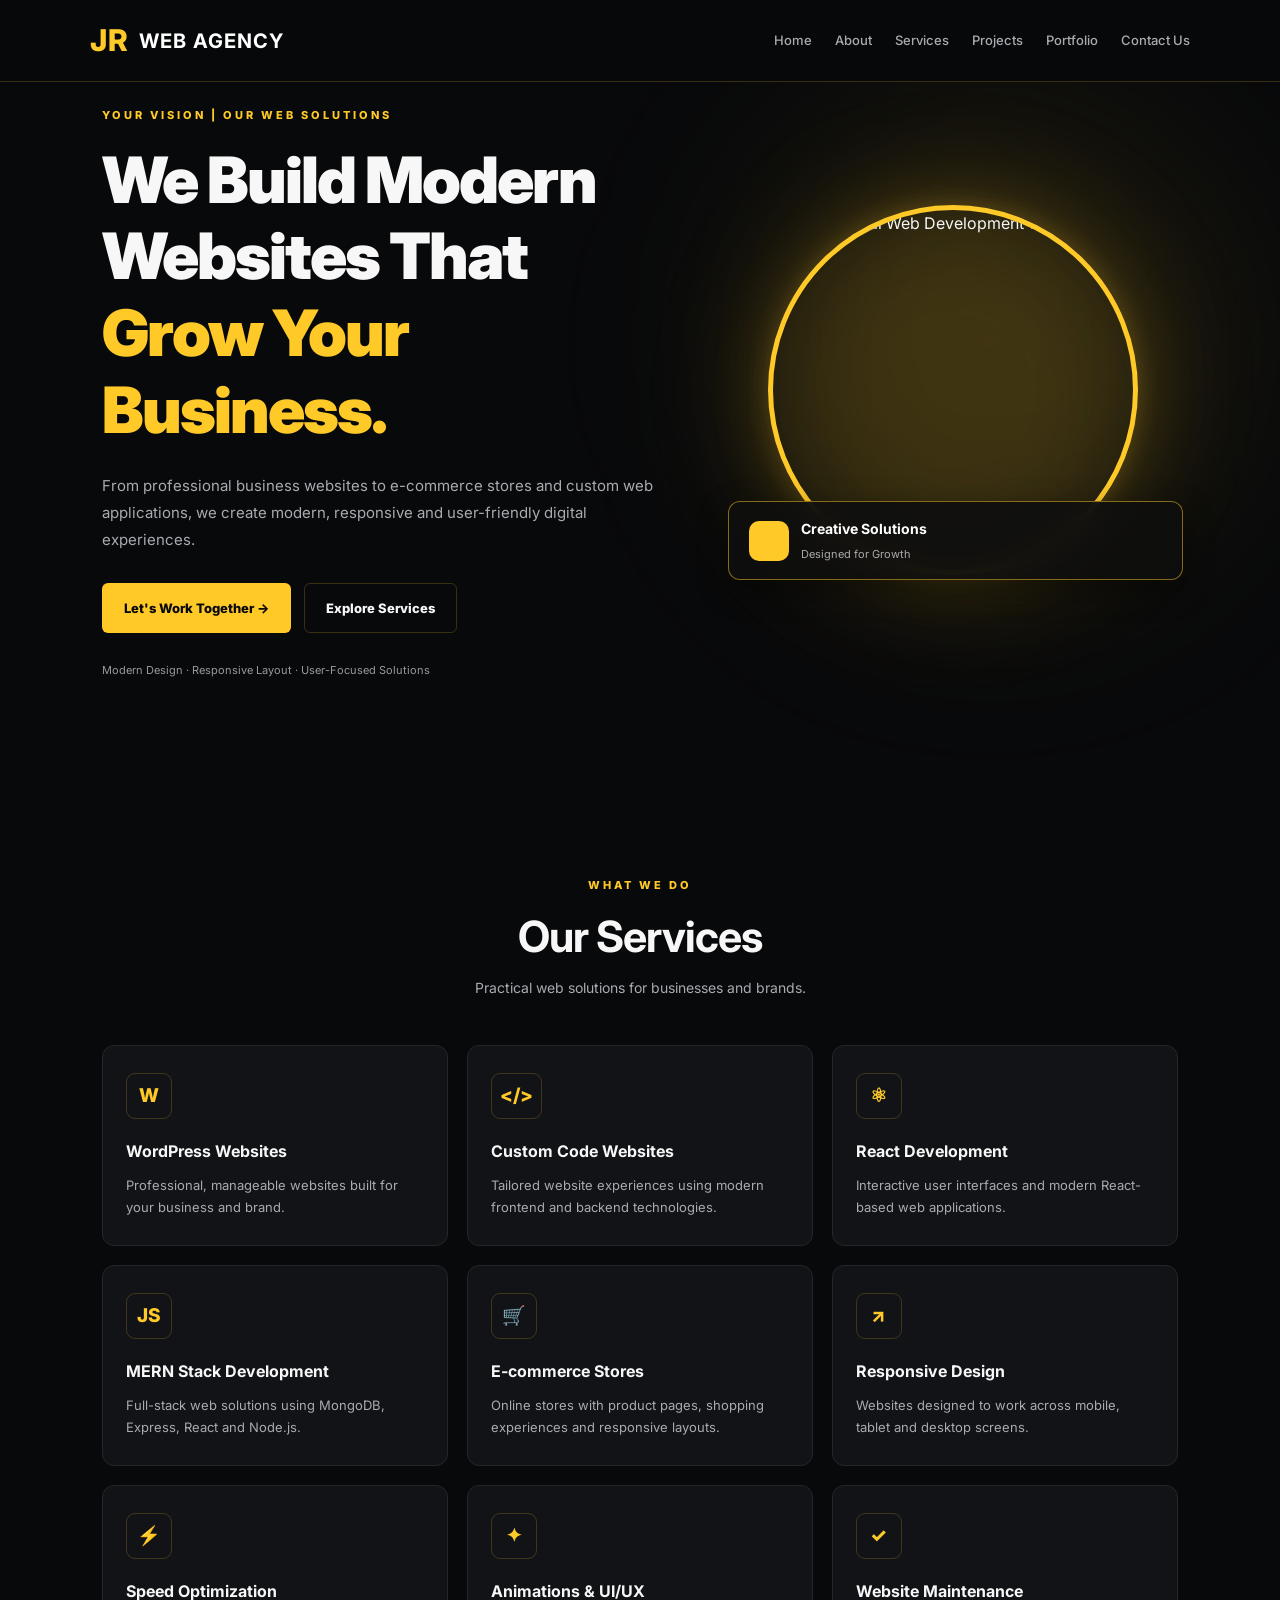
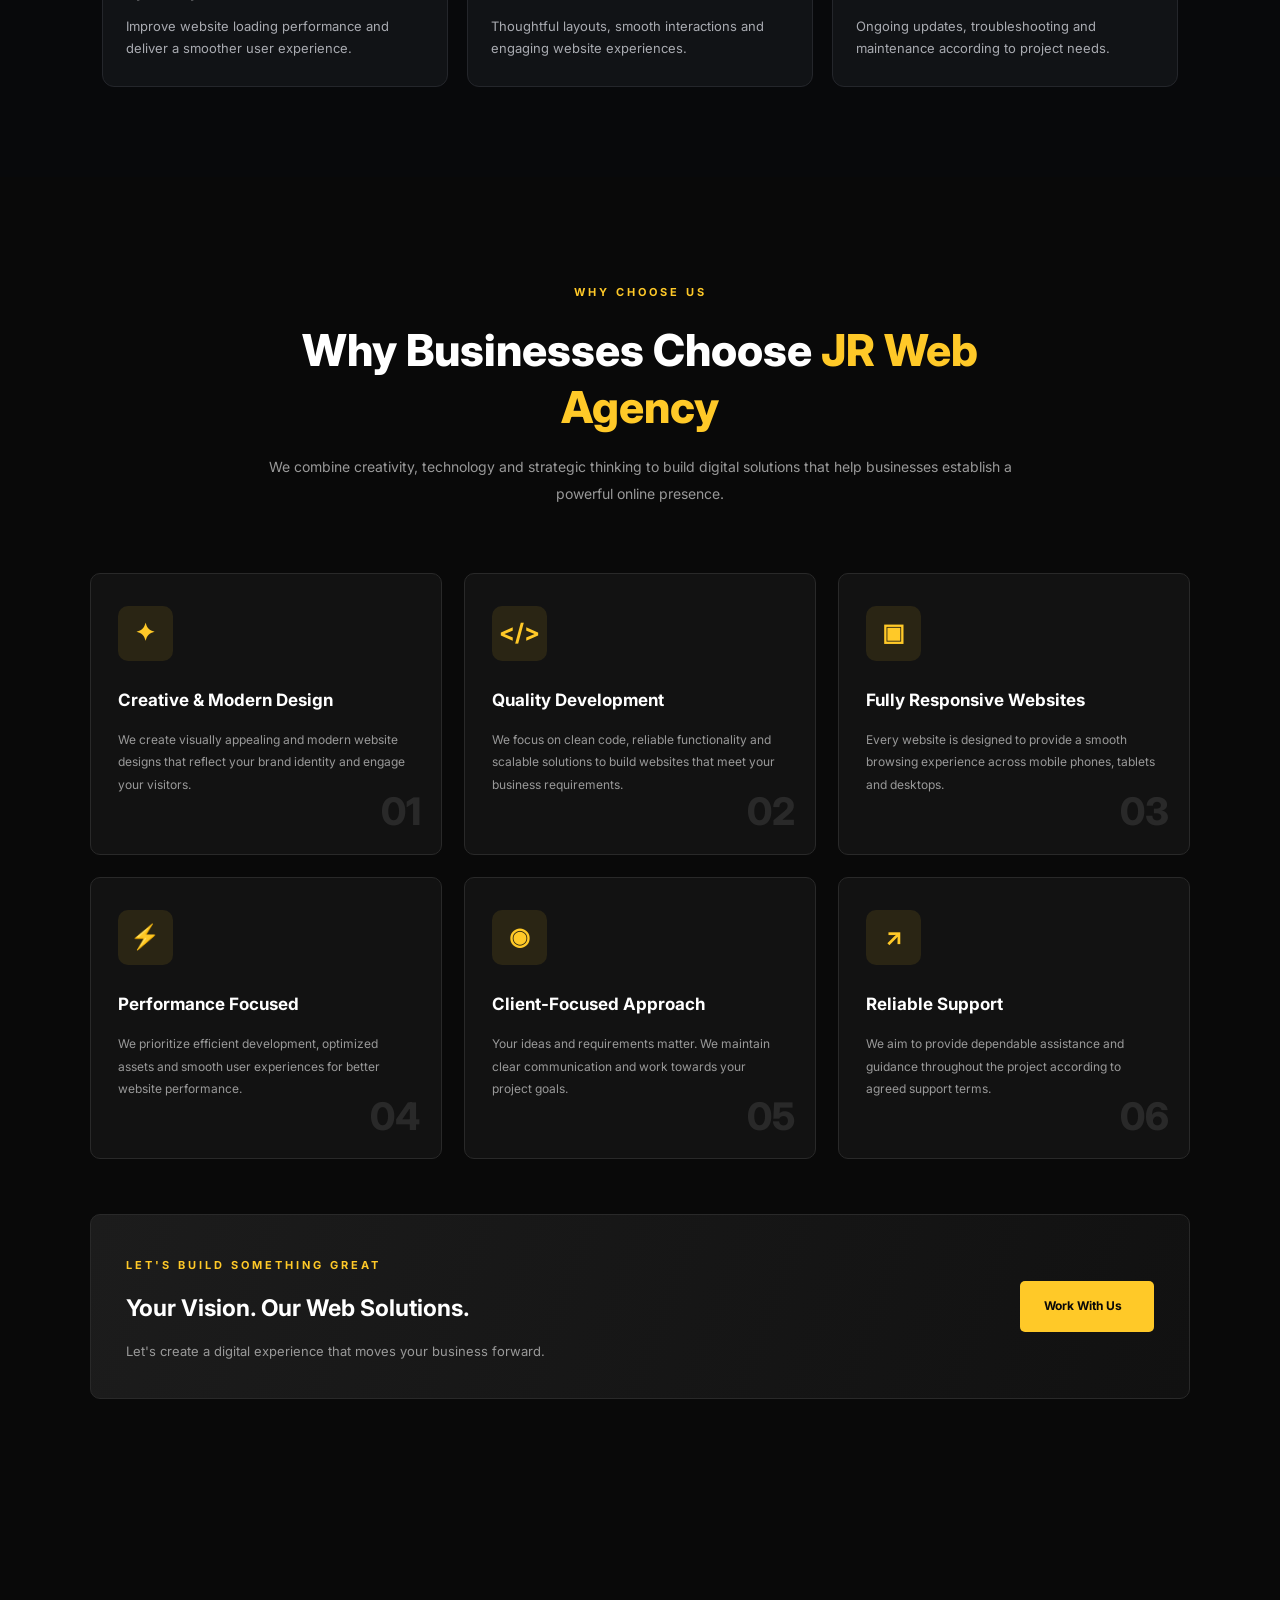
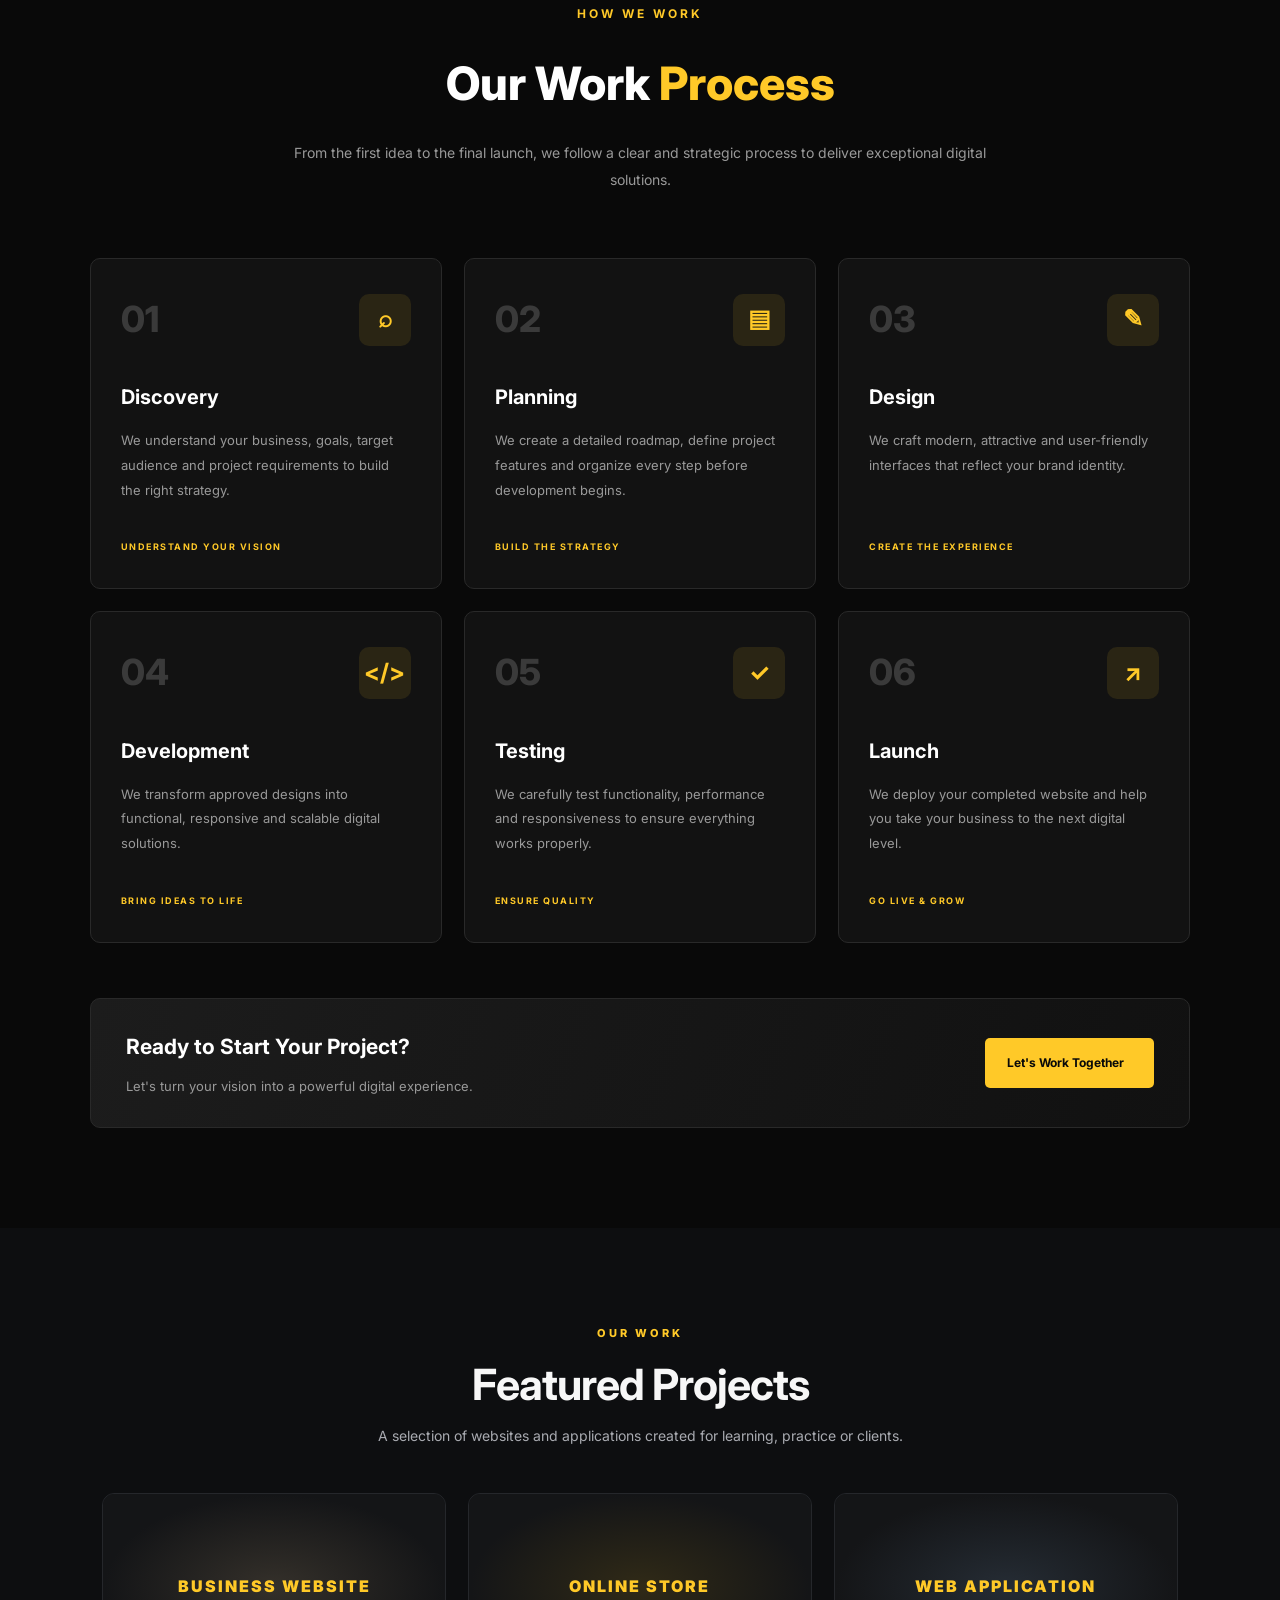
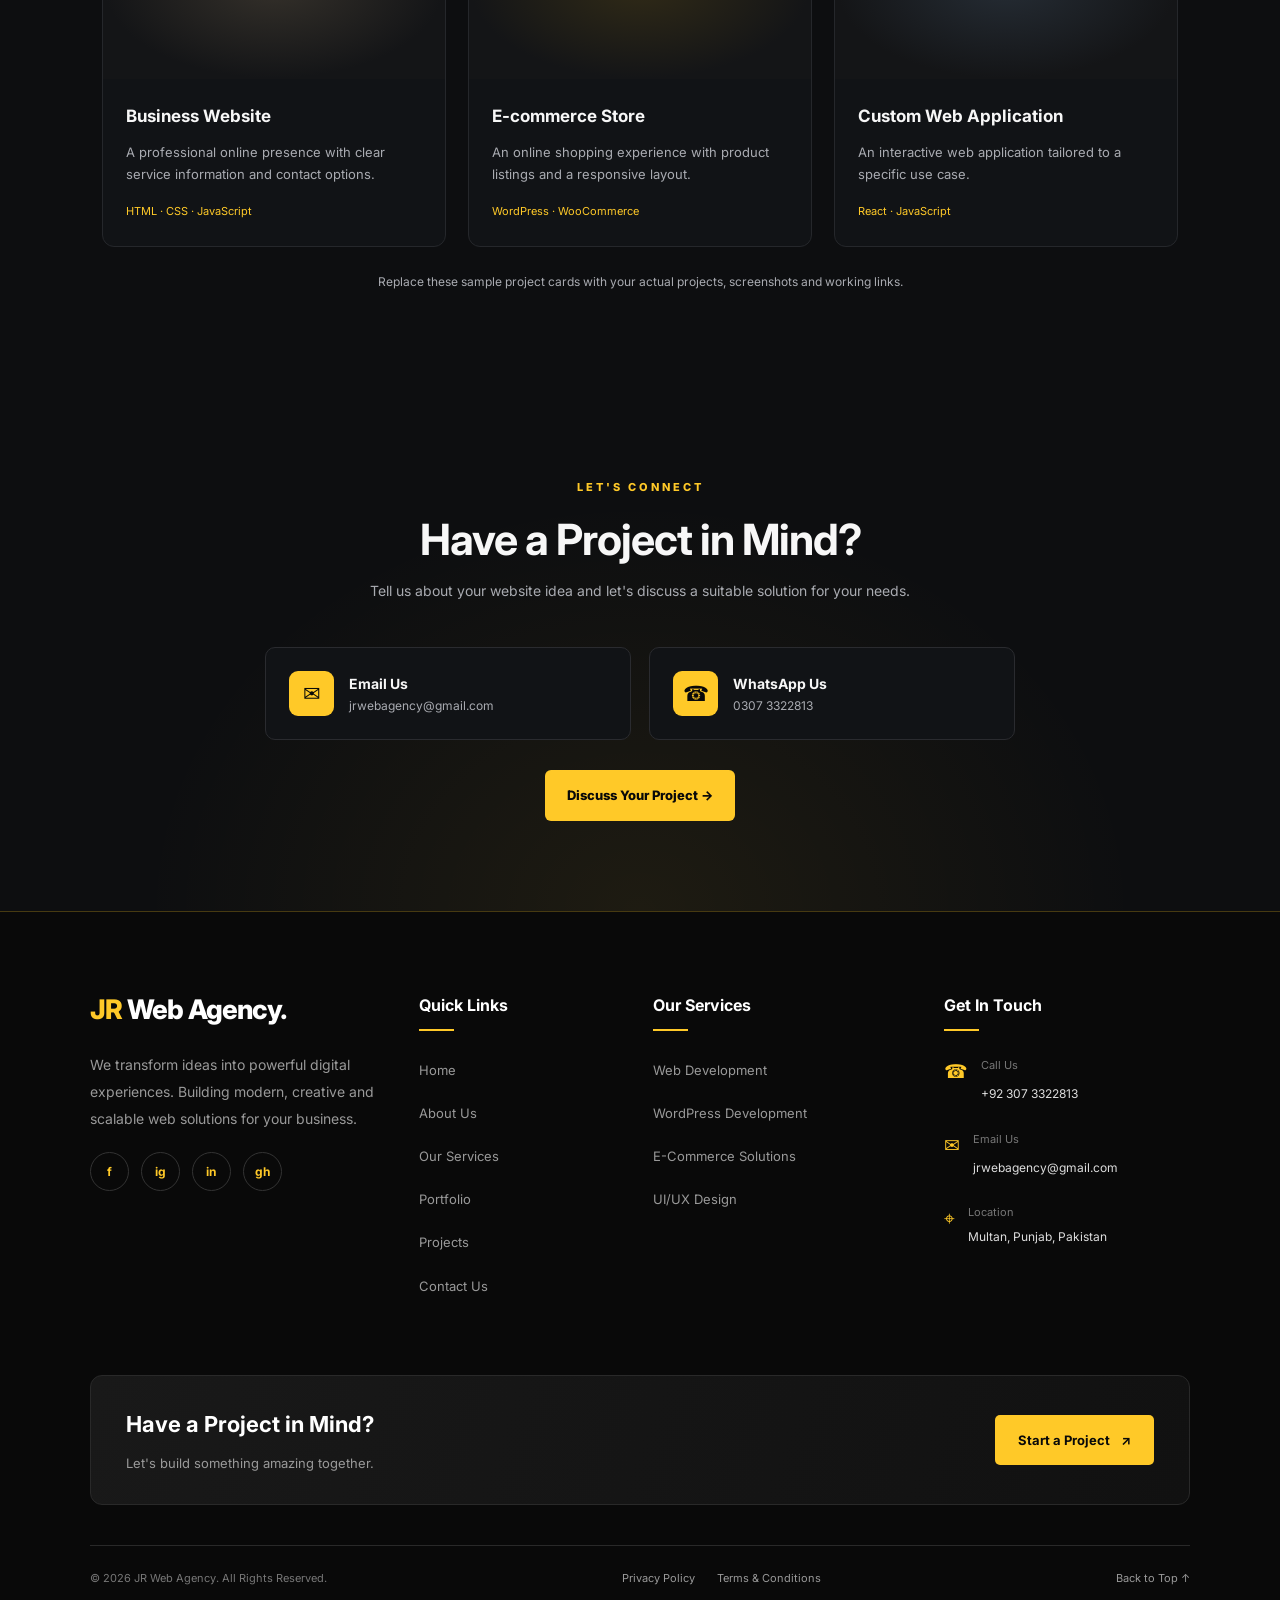
==== commit 7015199d: "Changes in Home and Project pages" ====
--- a/index.html
+++ b/index.html
@@ -44,7 +44,7 @@
 
     <!-- Hero Section -->
     <main>
-        <section class="hero">
+        <!-- <section class="hero">
             <div class="hero-content">
                 <span class="eyebrow">YOUR VISION | OUR WEB SOLUTIONS</span>
 
@@ -88,8 +88,70 @@
                     <p>Designed for your business growth.</p>
                 </div>
             </div>
-        </section>
-
+        </section> -->
+        <section class="hero">
+
+    <div class="hero-content">
+
+        <span class="eyebrow">
+            YOUR VISION | OUR WEB SOLUTIONS
+        </span>
+
+        <h1>
+            We Build Modern Websites That
+            <span>Grow Your Business.</span>
+        </h1>
+
+        <p>
+            From professional business websites to e-commerce
+            stores and custom web applications, we create modern,
+            responsive and user-friendly digital experiences.
+        </p>
+
+        <div class="hero-buttons">
+
+            <a href="#contact" class="btn btn-gold">
+                Let's Work Together →
+            </a>
+
+            <a href="#services" class="btn btn-outline">
+                Explore Services
+            </a>
+
+        </div>
+
+        <div class="trust-line">
+            Modern Design · Responsive Layout · User-Focused Solutions
+        </div>
+
+    </div>
+
+
+    <!-- RIGHT SIDE 3D IMAGE -->
+
+  <!-- RIGHT SIDE PROFESSIONAL IMAGE -->
+
+<div class="hero-visual">
+
+    <div class="hero-image-glow"></div>
+
+    <img
+        src="https://images.unsplash.com/photo-1498050108023-c5249f4df085?w=1000"
+        alt="Professional Web Development Workspace"
+        class="hero-image"
+    >
+
+    <div class="hero-floating-tag">
+        <span>✦</span>
+        <div>
+            <h3>Creative Solutions</h3>
+            <p>Designed for Growth</p>
+        </div>
+    </div>
+
+</div>
+
+</section>
         <!-- Services -->
         <section class="section" id="services">
             <div class="section-heading">
--- a/style.css
+++ b/style.css
@@ -95,9 +95,9 @@
     font-weight: 800;
 }
 
-.hero {
+/* .hero {
     min-height: 590px;
-    padding: 85px 8%;
+    padding: 100px 8%;
     display: grid;
     grid-template-columns: 1.2fr 0.8fr;
     align-items: center;
@@ -223,6 +223,372 @@
 .visual-caption p {
     color: var(--muted);
     font-size: 12px;
+} */
+
+
+
+/* /* =================================
+   HERO SECTION
+================================= */
+
+.hero {
+    min-height: 680px;
+    padding: 130px 8% 100px;
+
+    display: grid;
+    grid-template-columns: 1.05fr 0.95fr;
+    align-items: center;
+    gap: 35px;
+
+    position: relative;
+    overflow: hidden;
+
+    background:
+        linear-gradient(
+            110deg,
+            rgba(5, 6, 8, 0.97),
+            rgba(5, 6, 8, 0.86),
+            rgba(5, 6, 8, 0.75)
+        ),
+        url("hero-bg.jpg") center/cover no-repeat;
+
+}
+
+/* GOLD BACKGROUND GLOW */
+
+.hero::before {
+    content: "";
+    position: absolute;
+
+    width: 450px;
+    height: 450px;
+
+    right: 5%;
+    top: 15%;
+
+    background: rgba(255, 201, 40, 0.10);
+    filter: blur(110px);
+
+    border-radius: 50%;
+    pointer-events: none;
+}
+
+
+/* =================================
+   HERO CONTENT
+================================= */
+
+.hero-content {
+    position: relative;
+    z-index: 2;
+}
+
+.eyebrow {
+    display: inline-block;
+
+    color: var(--gold);
+    font-size: 11px;
+    font-weight: 800;
+    letter-spacing: 3px;
+
+    margin-bottom: 17px;
+}
+
+.hero h1 {
+    max-width: 720px;
+
+    font-size: clamp(37px, 5vw, 65px);
+    line-height: 1.12;
+    letter-spacing: -2px;
+    font-weight: 900;
+}
+
+.hero h1 span {
+    display: block;
+    color: var(--gold);
+}
+
+.hero-content > p {
+    max-width: 600px;
+
+    margin-top: 23px;
+
+    color: var(--muted);
+    font-size: 15px;
+    line-height: 1.8;
+}
+
+
+/* BUTTONS */
+
+.hero-buttons {
+    display: flex;
+    flex-wrap: wrap;
+    gap: 13px;
+
+    margin-top: 30px;
+}
+
+.btn {
+    display: inline-flex;
+    align-items: center;
+    justify-content: center;
+
+    padding: 13px 21px;
+
+    border: 1px solid transparent;
+    border-radius: 6px;
+
+    font-size: 13px;
+    font-weight: 800;
+
+    transition: 0.3s;
+}
+
+.btn:hover {
+    transform: translateY(-3px);
+}
+
+.btn-gold {
+    color: #090909;
+    background: var(--gold);
+}
+
+.btn-gold:hover {
+    background: var(--gold-light);
+}
+
+.btn-outline {
+    border-color: var(--border);
+    color: var(--white);
+}
+
+.btn-outline:hover {
+    border-color: var(--gold);
+}
+
+
+/* TRUST LINE */
+
+.trust-line {
+    margin-top: 28px;
+
+    color: #999;
+    font-size: 11px;
+}
+
+
+/* =================================
+   RIGHT SIDE IMAGE
+================================= */
+
+.hero-visual {
+    min-height: 440px;
+
+    position: relative;
+
+    display: flex;
+    align-items: center;
+    justify-content: center;
+}
+
+.hero-image-glow {
+    position: absolute;
+
+    width: 320px;
+    height: 320px;
+
+    background: rgba(255, 201, 40, 0.18);
+
+    filter: blur(100px);
+    border-radius: 50%;
+}
+
+.hero-image {
+    position: relative;
+    z-index: 1;
+
+    width: 420px;
+    height: 420px;
+    max-width: 100%;
+
+    object-fit: cover;
+    border-radius: 50%;
+
+    border: 3px solid rgba(255, 201, 40, 0.65);
+
+    box-shadow:
+        0 0 30px rgba(255, 201, 40, 0.2),
+        0 0 70px rgba(255, 201, 40, 0.12);
+
+    animation: heroFloat 5s ease-in-out infinite;
+}
+
+
+/* FLOATING INFORMATION CARD */
+
+.hero-floating-tag {
+    position: absolute;
+
+    z-index: 2;
+    right: -5px;
+    bottom: 35px;
+
+    display: flex;
+    align-items: center;
+    gap: 12px;
+
+    padding: 14px 18px;
+
+    background: rgba(18, 19, 22, 0.94);
+
+    border: 1px solid rgba(255, 201, 40, 0.35);
+    border-radius: 12px;
+
+    backdrop-filter: blur(15px);
+
+    box-shadow: 0 15px 40px rgba(0,0,0,0.4);
+
+    animation: cardFloat 4s ease-in-out infinite;
+}
+
+.hero-floating-tag > span {
+    width: 40px;
+    height: 40px;
+
+    display: flex;
+    align-items: center;
+    justify-content: center;
+
+    background: var(--gold);
+    color: #111;
+
+    border-radius: 10px;
+    font-size: 22px;
+}
+
+.hero-floating-tag h3 {
+    color: white;
+    font-size: 12px;
+}
+
+.hero-floating-tag p {
+    margin-top: 4px;
+    color: #999;
+    font-size: 10px;
+}
+
+
+/* =================================
+   ANIMATIONS
+================================= */
+
+@keyframes heroFloat {
+
+    0%, 100% {
+        transform: translateY(0);
+    }
+
+    50% {
+        transform: translateY(-15px);
+    }
+
+}
+
+@keyframes cardFloat {
+
+    0%, 100% {
+        transform: translateY(0);
+    }
+
+    50% {
+        transform: translateY(-10px);
+    }
+
+}
+
+
+/* =================================
+   TABLET RESPONSIVE
+================================= */
+
+@media (max-width: 950px) {
+
+    .hero {
+        grid-template-columns: 1fr;
+        padding: 130px 7% 70px;
+        gap: 15px;
+    }
+
+    .hero-content {
+        text-align: center;
+    }
+
+    .hero-content > p {
+        margin-left: auto;
+        margin-right: auto;
+    }
+
+    .hero-buttons {
+        justify-content: center;
+    }
+
+    .hero-visual {
+        width: 100%;
+        max-width: 550px;
+        min-height: 400px;
+        margin: auto;
+    }
+
+    .hero-image {
+        width: 100%;
+    }
+
+}
+
+
+/* =================================
+   MOBILE RESPONSIVE
+================================= */
+
+@media (max-width: 500px) {
+
+    .hero {
+        padding: 125px 5% 55px;
+    }
+
+    .hero h1 {
+        font-size: 36px;
+        letter-spacing: -1px;
+    }
+
+    .hero-content > p {
+        font-size: 13px;
+    }
+
+    .hero-buttons {
+        gap: 10px;
+    }
+
+    .hero-visual {
+        min-height: 300px;
+    }
+
+    .hero-image {
+        width: 110%;
+    }
+
+    .hero-floating-tag {
+        right: 0;
+        bottom: 5px;
+        padding: 10px 12px;
+    }
+
+    .hero-floating-tag > span {
+        width: 34px;
+        height: 34px;
+    }
+
 }
 
 .section {
@@ -2315,4 +2681,545 @@
     .menu-toggle {
         display: block;
     }
-}+}
+
+
+
+
+
+
+
+
+
+
+
+
+
+
+
+
+
+
+
+
+
+
+
+
+
+
+
+
+
+
+
+
+
+
+
+
+
+/* =================================
+   FINAL NAVBAR FIX
+================================= */
+
+.navbar {
+    display: flex;
+    flex-direction: row;
+    align-items: center;
+    justify-content: space-between;
+
+    width: 100%;
+    min-height: 78px;
+    padding: 15px 7%;
+
+    position: fixed;
+    top: 0;
+    left: 0;
+    z-index: 9999;
+
+    background: #08090b;
+}
+
+.brand {
+    display: flex;
+    align-items: center;
+    gap: 10px;
+    white-space: nowrap;
+    flex-shrink: 0;
+}
+
+.nav-links {
+    display: flex;
+    align-items: center;
+    gap: 25px;
+}
+
+.menu-toggle {
+    display: none;
+    background: transparent;
+    border: none;
+    color: #ffc928;
+    font-size: 27px;
+    cursor: pointer;
+}
+
+/* MOBILE NAVBAR */
+
+@media (max-width: 950px) {
+
+    .navbar {
+        flex-direction: row !important;
+        flex-wrap: wrap;
+        justify-content: space-between;
+        padding: 15px 5%;
+    }
+
+    .menu-toggle {
+        display: block;
+        margin-left: auto;
+        flex-shrink: 0;
+    }
+
+    .nav-links {
+        display: none;
+        flex-direction: column;
+        align-items: stretch;
+        width: 100%;
+        gap: 0;
+        margin-top: 15px;
+        background: #111316;
+    }
+
+    .nav-links.active {
+        display: flex;
+    }
+
+    .nav-links a {
+        width: 100%;
+        padding: 14px;
+        text-align: center;
+    }
+}
+
+
+
+
+
+
+
+
+
+
+
+
+
+
+
+/* =====================================
+   FINAL NAVBAR + MOBILE HERO FIX
+===================================== */
+
+/* NAVBAR */
+.navbar {
+    width: 100%;
+    min-height: 78px;
+    padding: 15px 7%;
+
+    display: flex;
+    flex-direction: row;
+    align-items: center;
+    justify-content: space-between;
+    flex-wrap: nowrap;
+
+    position: fixed;
+    top: 0;
+    left: 0;
+    z-index: 99999;
+
+    background: rgba(8, 9, 11, 0.97);
+    border-bottom: 1px solid rgba(255, 201, 40, 0.2);
+    backdrop-filter: blur(14px);
+}
+
+/* BRAND */
+.brand {
+    display: flex;
+    align-items: center;
+    gap: 10px;
+    white-space: nowrap;
+    flex-shrink: 0;
+}
+
+/* DESKTOP NAVIGATION */
+.nav-links,
+.navbar nav {
+    display: flex;
+    align-items: center;
+    gap: 23px;
+}
+
+/* HAMBURGER */
+.menu-toggle {
+    display: none;
+    background: transparent;
+    border: none;
+    color: #ffc928;
+    font-size: 28px;
+    cursor: pointer;
+    flex-shrink: 0;
+}
+
+/* HERO SECTION */
+.hero {
+    padding-top: 130px;
+}
+
+/* MOBILE + TABLET */
+@media (max-width: 950px) {
+
+    .navbar {
+        flex-direction: row !important;
+        flex-wrap: wrap;
+        padding: 15px 5%;
+    }
+
+    .menu-toggle {
+        display: block;
+        margin-left: auto;
+    }
+
+    .nav-links,
+    .navbar nav {
+        display: none;
+        flex-direction: column;
+        align-items: stretch;
+        gap: 0;
+
+        width: 100%;
+        margin-top: 15px;
+        padding: 10px 0;
+
+        background: #111316;
+        border-top: 1px solid #ffc928;
+    }
+
+    .nav-links.active,
+    .navbar nav.active {
+        display: flex;
+    }
+
+    .nav-links a,
+    .navbar nav a {
+        width: 100%;
+        padding: 14px;
+        text-align: center;
+    }
+
+    .hero {
+        padding-top: 130px !important;
+    }
+}
+
+/* SMALL MOBILE */
+@media (max-width: 600px) {
+
+    .navbar {
+        padding: 13px 5%;
+    }
+
+    .brand {
+        font-size: 15px;
+    }
+
+    .brand-jr {
+        font-size: 27px;
+    }
+
+    .menu-toggle {
+        font-size: 27px;
+    }
+
+    .hero {
+        padding: 125px 6% 55px !important;
+    }
+
+    .hero h1 {
+        font-size: 36px;
+    }
+
+    .hero-content > p {
+        font-size: 13px;
+    }
+}
+
+/* DESKTOP */
+@media (min-width: 951px) {
+    .menu-toggle {
+        display: none !important;
+    }
+
+    .nav-links,
+    .navbar nav {
+        display: flex !important;
+    }
+}
+
+
+
+
+
+
+
+
+
+
+
+
+
+
+
+
+
+
+/* =====================================
+   JR WEB AGENCY - HOME HERO
+===================================== */
+
+.hero {
+    position: relative;
+    isolation: isolate;
+    overflow: hidden;
+
+    background:
+        linear-gradient(
+            90deg,
+            rgba(8, 9, 11, 0.96) 0%,
+            rgba(8, 9, 11, 0.88) 48%,
+            rgba(8, 9, 11, 0.72) 100%
+        ),
+        url("https://images.unsplash.com/photo-1497366754035-f200968a6e72?w=1800")
+        center center / cover no-repeat !important;
+
+    min-height: 650px;
+    padding: 100px 8%;
+
+    display: flex;
+    align-items: center;
+    justify-content: space-between;
+    gap: 55px;
+}
+
+/* LEFT CONTENT */
+
+.hero-content {
+    flex: 1;
+    max-width: 620px;
+    position: relative;
+    z-index: 2;
+}
+
+.hero-content h1 {
+    line-height: 1.2;
+}
+
+/* RIGHT IMAGE CONTAINER */
+
+.hero-visual {
+    flex: 1;
+    max-width: 450px;
+    min-width: 0;
+    height: 450px;
+
+    position: relative;
+
+    display: flex;
+    align-items: center;
+    justify-content: center;
+}
+
+/* CIRCULAR IMAGE */
+
+.hero-image {
+    width: 370px !important;
+    height: 370px !important;
+
+    max-width: 100%;
+    object-fit: cover;
+    object-position: center;
+
+    border-radius: 50% !important;
+    border: 5px solid #ffc928;
+
+    position: relative;
+    z-index: 2;
+
+    box-shadow:
+        0 0 25px rgba(255, 201, 40, 0.18),
+        0 0 70px rgba(255, 201, 40, 0.10);
+
+    animation: heroFloat 5s ease-in-out infinite;
+}
+
+/* GOLD GLOW */
+
+.hero-image-glow {
+    position: absolute;
+
+    width: 390px;
+    height: 390px;
+
+    max-width: 100%;
+    border-radius: 50%;
+
+    background: rgba(255, 201, 40, 0.15);
+    filter: blur(55px);
+
+    z-index: 1;
+}
+
+/* FLOATING TAG */
+
+.hero-floating-tag {
+    position: absolute;
+    bottom: 35px;
+    left: 0;
+
+    z-index: 3;
+
+    display: flex;
+    align-items: center;
+    gap: 12px;
+
+    padding: 15px 20px;
+
+    background: rgba(15, 15, 15, 0.92);
+    border: 1px solid rgba(255, 201, 40, 0.5);
+    border-radius: 12px;
+
+    backdrop-filter: blur(12px);
+    box-shadow: 0 10px 30px rgba(0, 0, 0, 0.4);
+}
+
+.hero-floating-tag > span {
+    color: #ffc928;
+    font-size: 30px;
+}
+
+.hero-floating-tag h3 {
+    color: white;
+    font-size: 14px;
+}
+
+.hero-floating-tag p {
+    color: #aaa;
+    font-size: 11px;
+    margin-top: 4px;
+}
+
+/* IMAGE ANIMATION */
+
+@keyframes heroFloat {
+    0%, 100% {
+        transform: translateY(0);
+    }
+
+    50% {
+        transform: translateY(-12px);
+    }
+}
+
+/* TABLET */
+
+@media (max-width: 950px) {
+
+    .hero {
+        min-height: auto;
+        padding: 100px 6%;
+        gap: 30px;
+    }
+
+    .hero-visual {
+        height: 350px;
+    }
+
+    .hero-image {
+        width: 290px !important;
+        height: 290px !important;
+    }
+
+    .hero-image-glow {
+        width: 310px;
+        height: 310px;
+    }
+}
+
+/* MOBILE */
+
+@media (max-width: 768px) {
+
+    .hero {
+        flex-direction: column;
+        text-align: center;
+
+        padding: 100px 6% 65px;
+        gap: 35px;
+    }
+
+    .hero-content {
+        width: 100%;
+    }
+
+    .hero-visual {
+        width: 100%;
+        max-width: 380px;
+        height: 340px;
+        margin: auto;
+    }
+
+    .hero-image {
+        width: 270px !important;
+        height: 270px !important;
+    }
+
+    .hero-image-glow {
+        width: 290px;
+        height: 290px;
+    }
+
+    .hero-floating-tag {
+        left: 0;
+        bottom: 5px;
+        padding: 11px 14px;
+    }
+}
+
+/* SMALL MOBILE */
+
+@media (max-width: 400px) {
+
+    .hero {
+        padding-left: 5%;
+        padding-right: 5%;
+    }
+
+    .hero-image {
+        width: 235px !important;
+        height: 235px !important;
+    }
+
+    .hero-visual {
+        height: 300px;
+    }
+
+    .hero-image-glow {
+        width: 250px;
+        height: 250px;
+    }
+
+    .hero-floating-tag {
+        left: 0;
+        bottom: 0;
+    }
+}
+
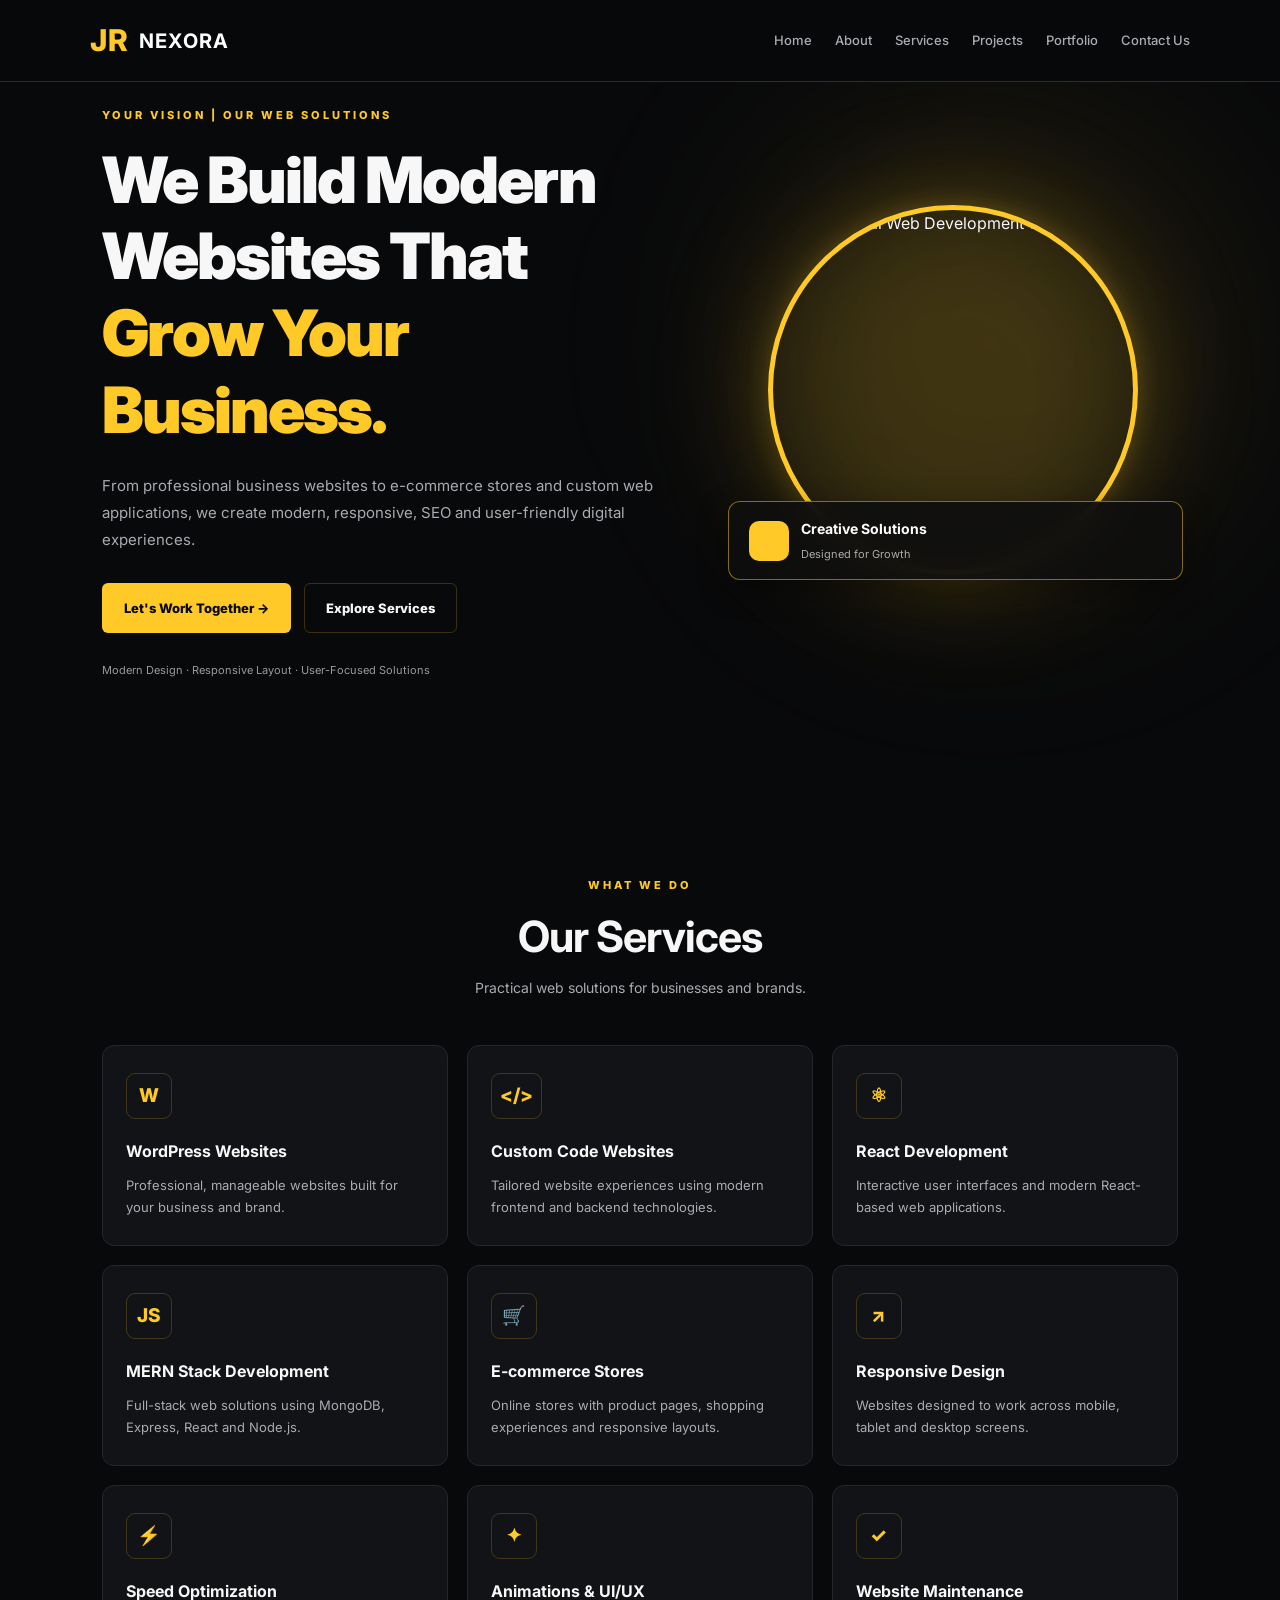
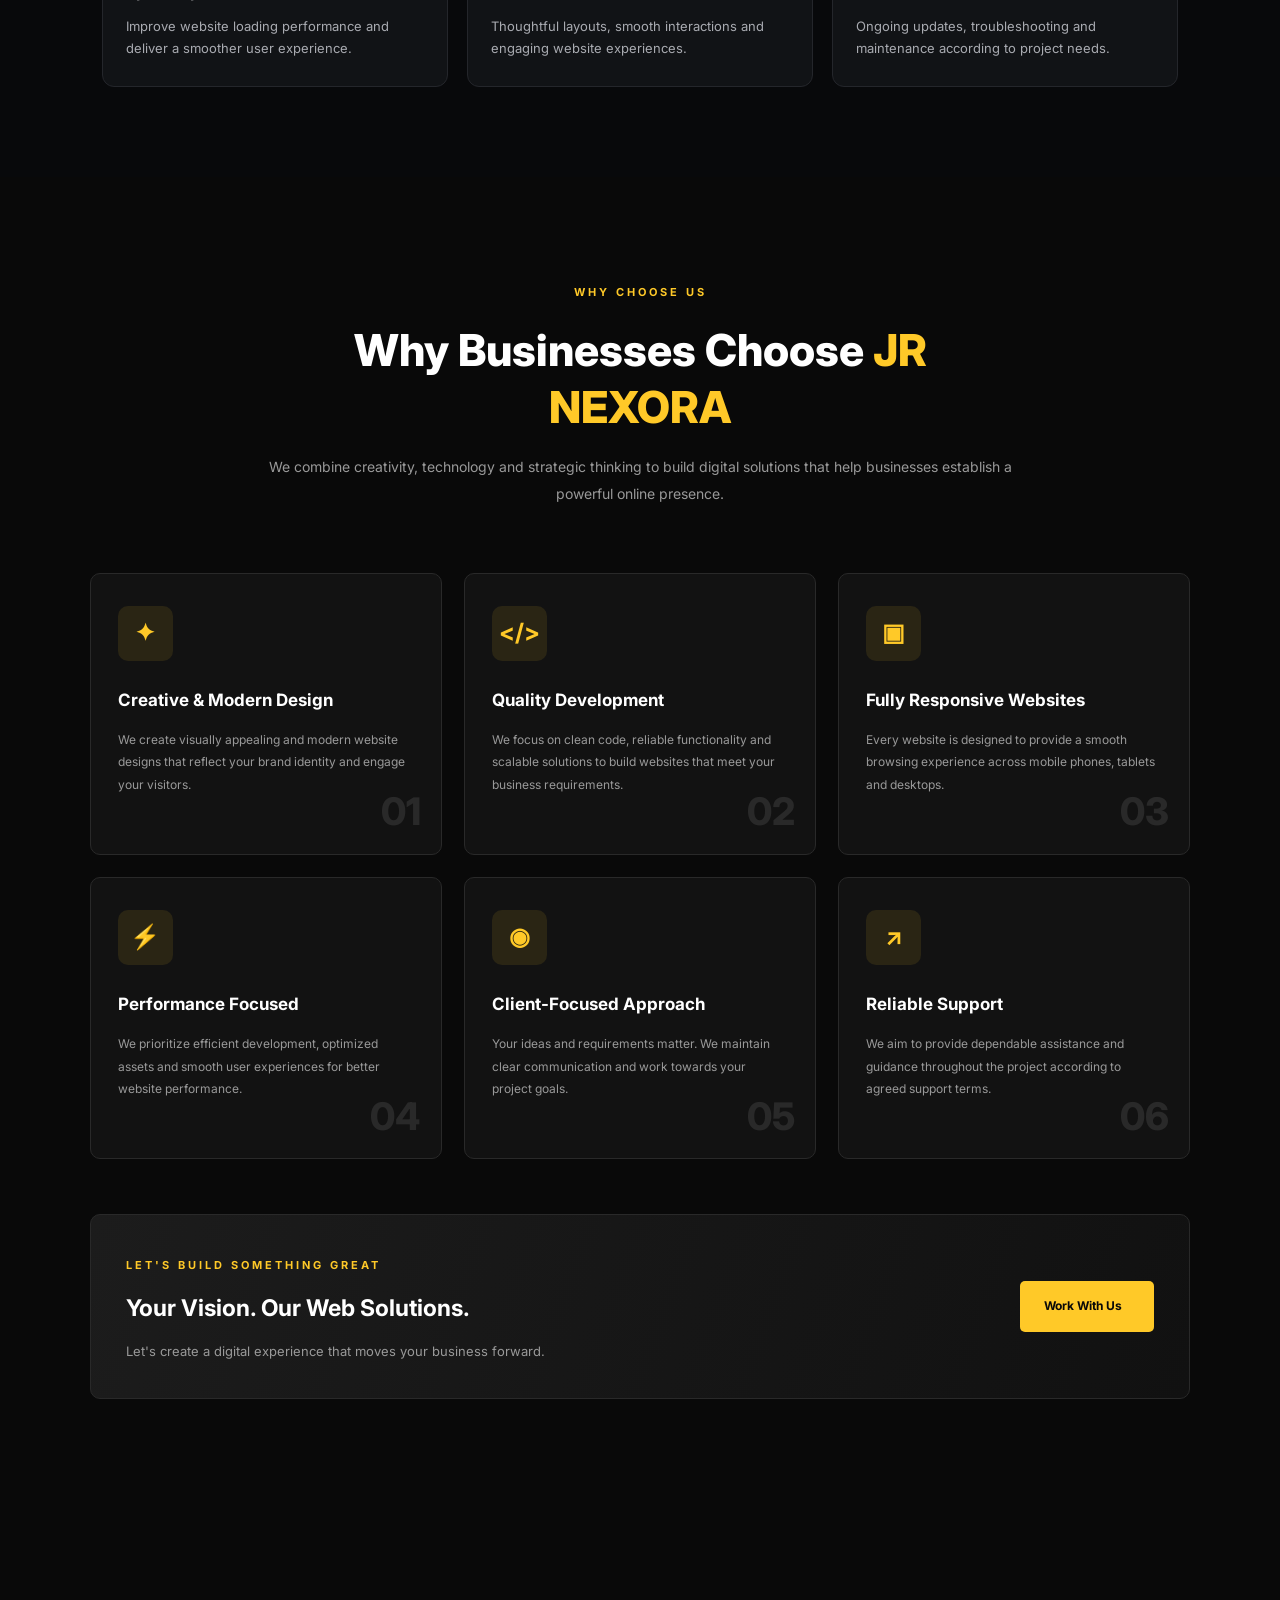
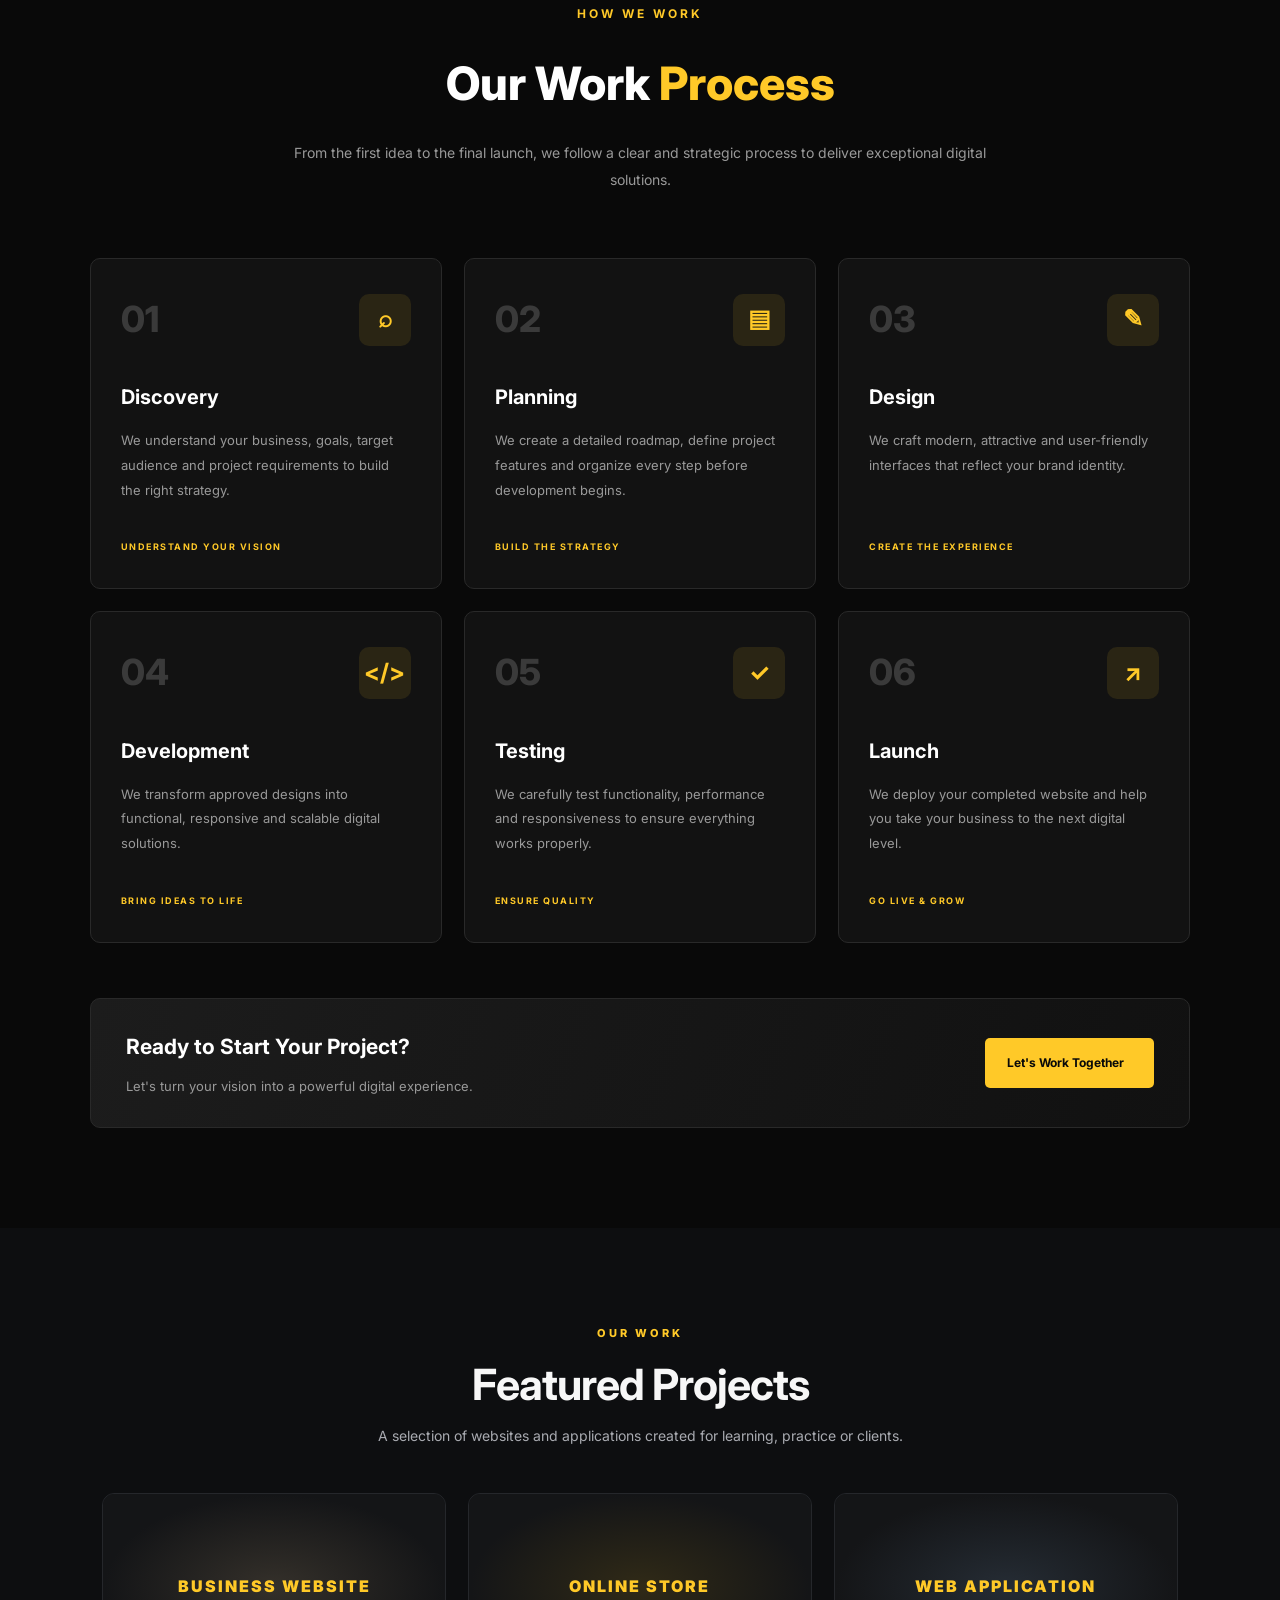
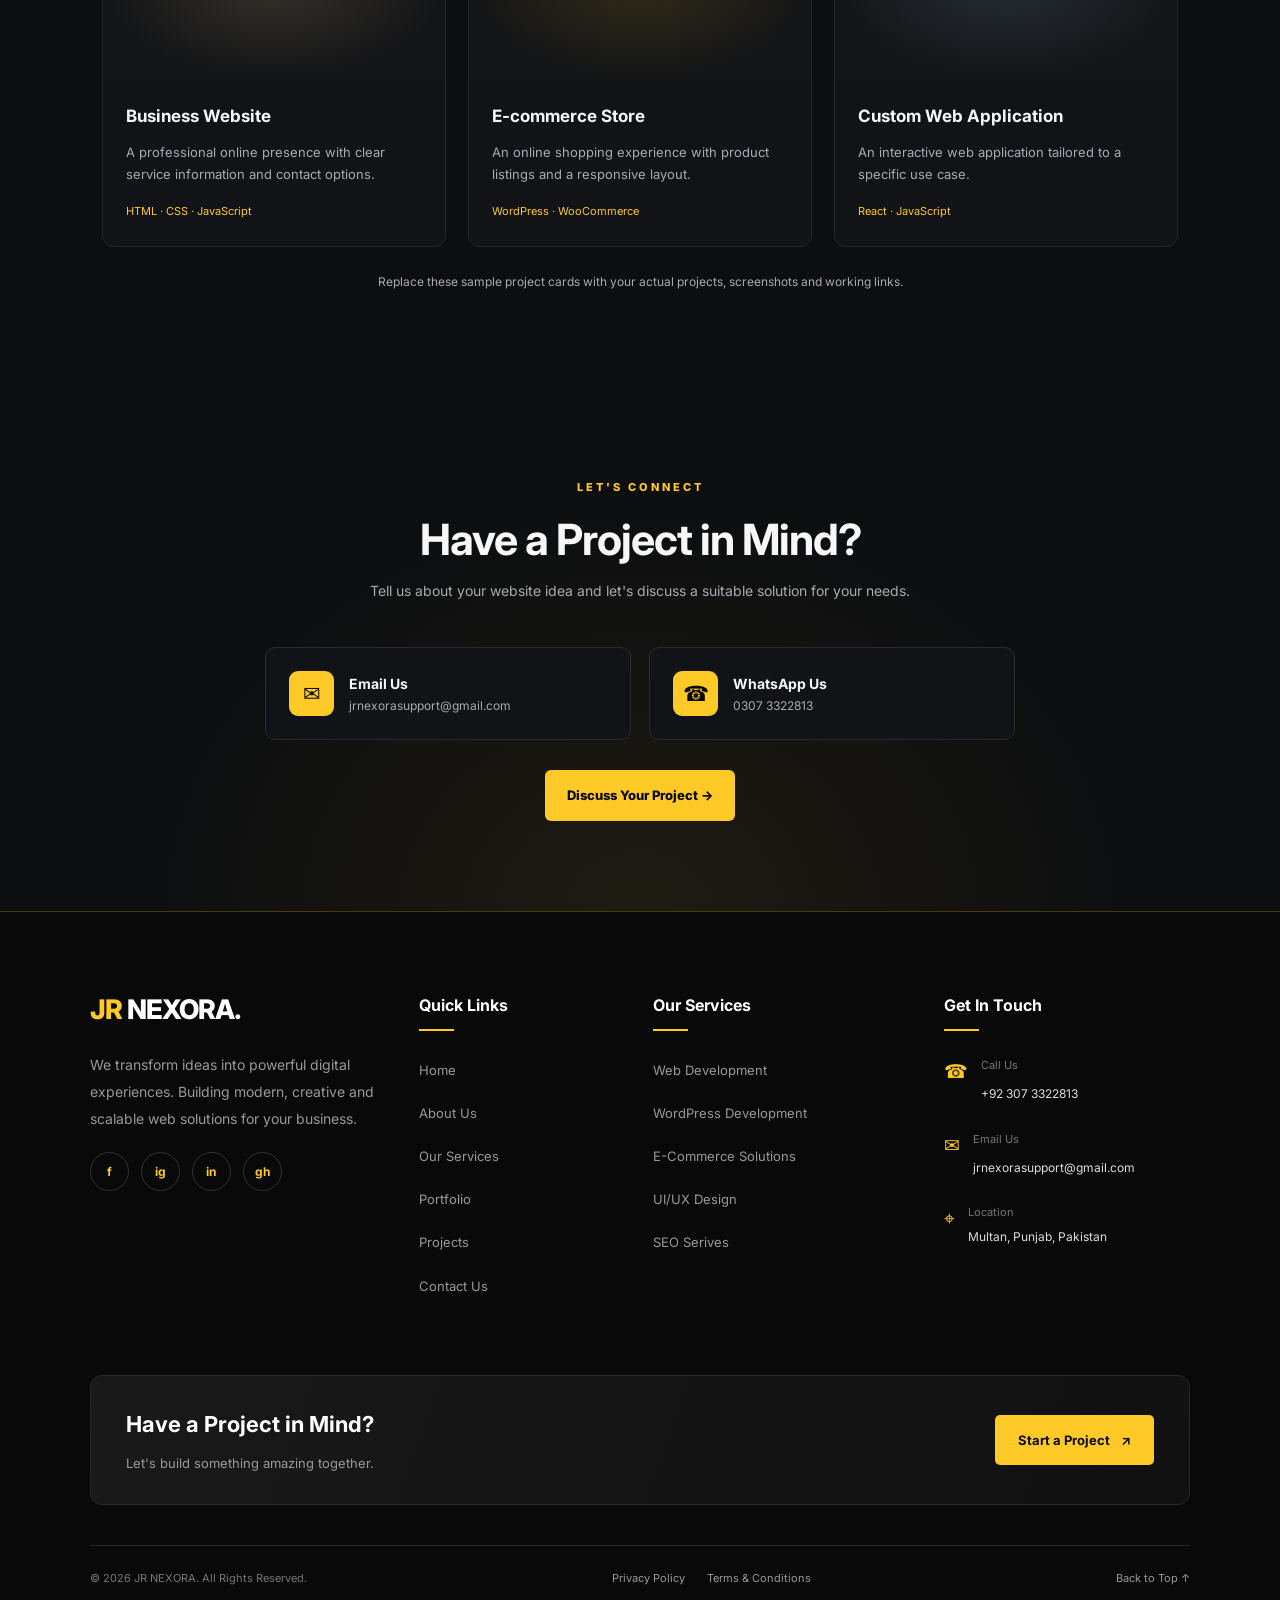
==== commit 78b14e5e: "Change agency name" ====
--- a/index.html
+++ b/index.html
@@ -4,12 +4,12 @@
     <meta charset="UTF-8">
     <meta name="viewport" content="width=device-width, initial-scale=1.0">
 
-    <title>JR Web Agency | Modern Web Solutions</title>
+    <title>JR NEXORA | Technology & Digital Solutions </title>
     <link rel="stylesheet"
       href="https://cdnjs.cloudflare.com/ajax/libs/font-awesome/6.7.2/css/all.min.css">
 
     <meta name="description"
-          content="JR Web Agency offers modern websites, WordPress development, custom web development, e-commerce and responsive web solutions.">
+          content="JR NEXORA offers modern websites, WordPress development, custom web development, e-commerce and responsive web solutions, SEO & Content Creation & other services.">
 
     <link rel="stylesheet" href="style.css">
     <link rel="stylesheet" href="style-modern.css">
@@ -22,7 +22,7 @@
 
     <a href="index.html" class="brand">
         <span class="brand-jr">JR</span>
-        <span>WEB AGENCY</span>
+        <span>NEXORA</span>
     </a>
 
     <nav class="nav-links" id="navLinks">
@@ -105,7 +105,7 @@
         <p>
             From professional business websites to e-commerce
             stores and custom web applications, we create modern,
-            responsive and user-friendly digital experiences.
+            responsive, SEO and user-friendly digital experiences.
         </p>
 
         <div class="hero-buttons">
@@ -249,7 +249,7 @@
     <!-- Heading -->
     <div class="why-heading">
       <span class="why-label">WHY CHOOSE US</span>
-      <h2>Why Businesses Choose <span>JR Web Agency</span></h2>
+      <h2>Why Businesses Choose <span>JR NEXORA</span></h2>
       <p>
         We combine creativity, technology and strategic
         thinking to build digital solutions that help
@@ -583,11 +583,11 @@
             </div>
 
             <div class="contact-grid">
-                <a href="mailto:jrwebagency@gmail.com" class="contact-card">
+                <a href="mailto:jrnexorasupport@gmail.com" class="contact-card">
                     <span class="contact-icon">✉</span>
                     <div>
                         <h3>Email Us</h3>
-                        <p>jrwebagency@gmail.com</p>
+                        <p>jrnexorasupport@gmail.com</p>
                     </div>
                 </a>
 
@@ -763,7 +763,7 @@
       <!-- Brand -->
       <div class="footer-brand">
         <a href="#" class="footer-logo">
-          JR<span> Web Agency.</span>
+          JR<span> NEXORA.</span>
         </a>
 
         <p>
@@ -802,7 +802,7 @@
           <li><a href="wordpress.html">WordPress Development</a></li>
           <li><a href="ecommerce-development.html">E-Commerce Solutions</a></li>
           <li><a href="ui-ux-design.html">UI/UX Design</a></li>
-          <!-- <li><a href="#services">AI Solutions</a></li> -->
+          <li><a href="seo.html">SEO Serives</a></li>
         </ul>
       </div>
 
@@ -822,8 +822,8 @@
           <span>✉</span>
           <div>
             <small>Email Us</small>
-            <a href="mailto:jrwebagency@gmail.com">
-              jrwebagency@gmail.com
+            <a href="mailto:jrnexorasupport@gmail.com">
+              jrnexorasupport@gmail.com
             </a>
           </div>
         </div>
@@ -845,14 +845,14 @@
         <h2>Have a Project in Mind?</h2>
         <p>Let's build something amazing together.</p>
       </div>
-      <a href="mailto:jrwebagency@gmail.com" class="footer-btn">
+      <a href="mailto:jrnexorasupport@gmail.com" class="footer-btn">
         Start a Project <span>↗</span>
       </a>
     </div>
 
     <!-- Bottom Footer -->
     <div class="footer-bottom">
-      <p>© 2026 JR Web Agency. All Rights Reserved.</p>
+      <p>© 2026 JR NEXORA. All Rights Reserved.</p>
 
       <div class="footer-legal">
         <a href="privacy.html">Privacy Policy</a>
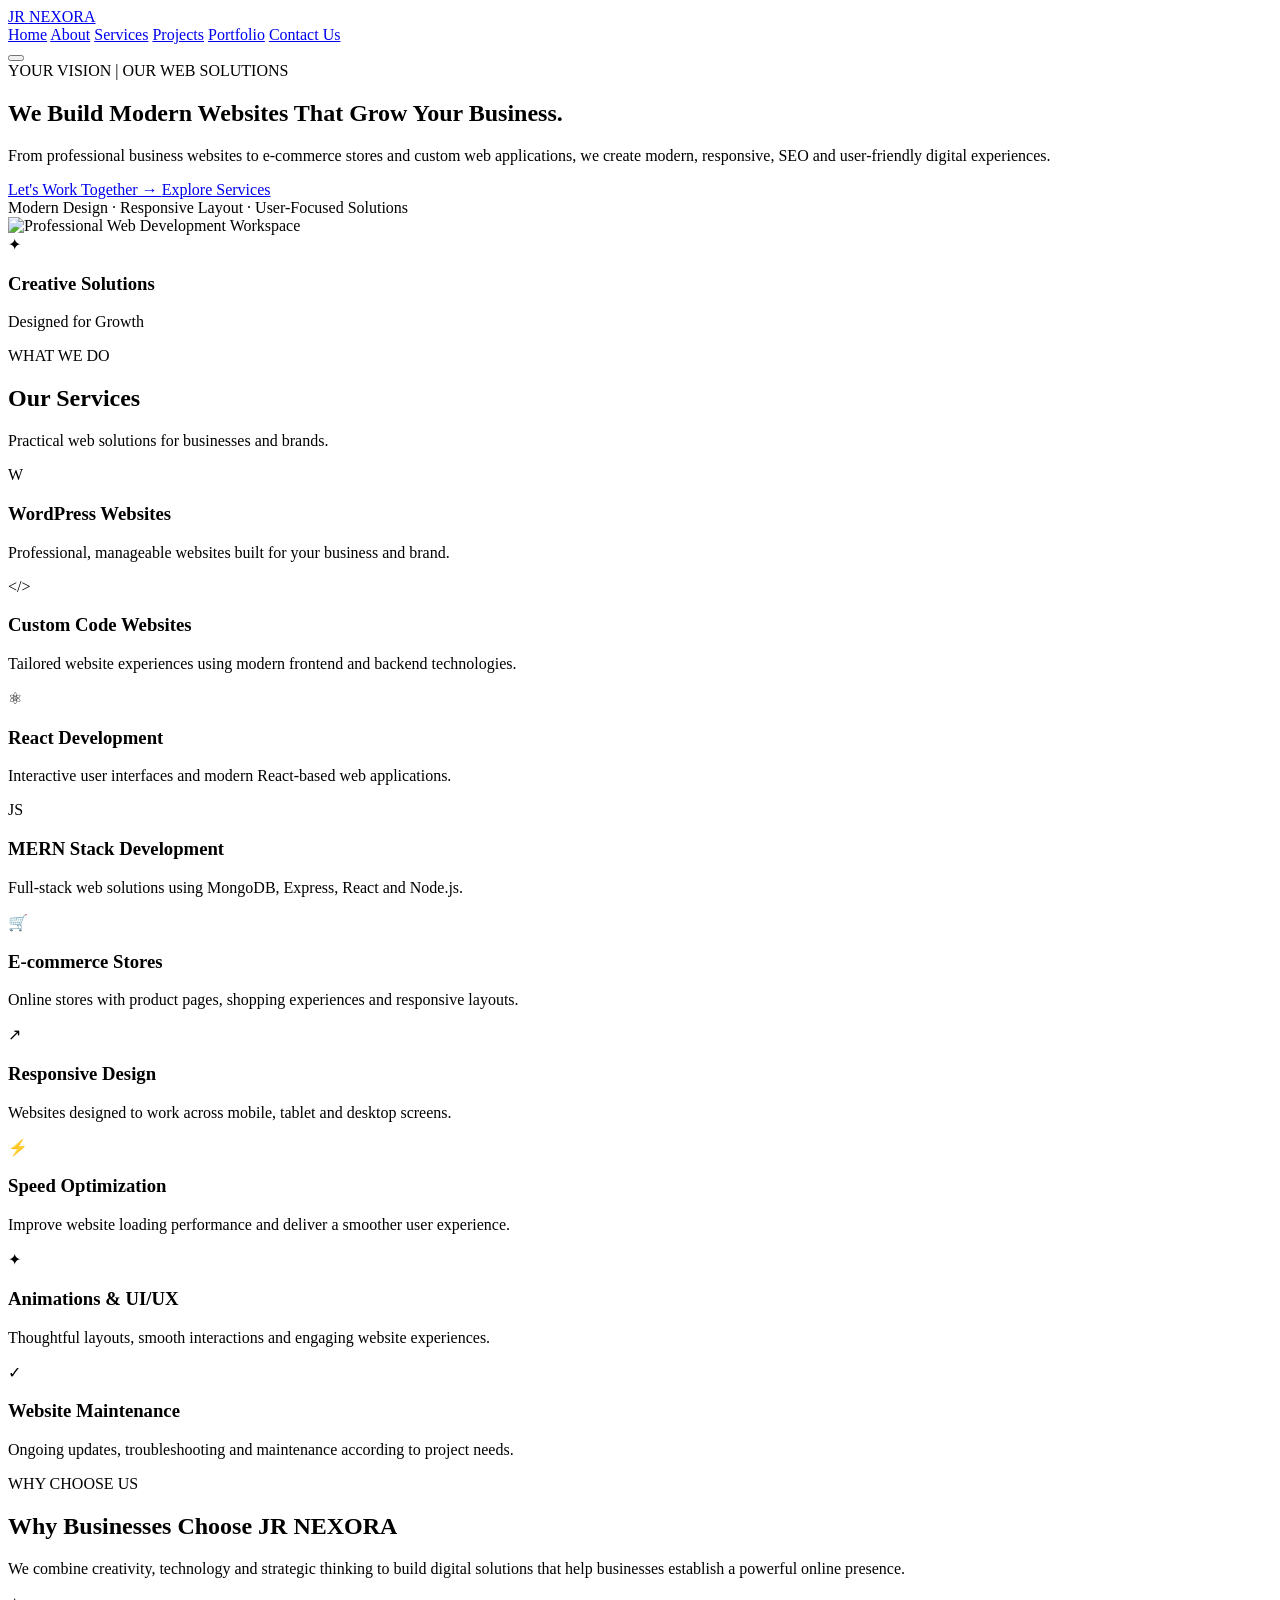
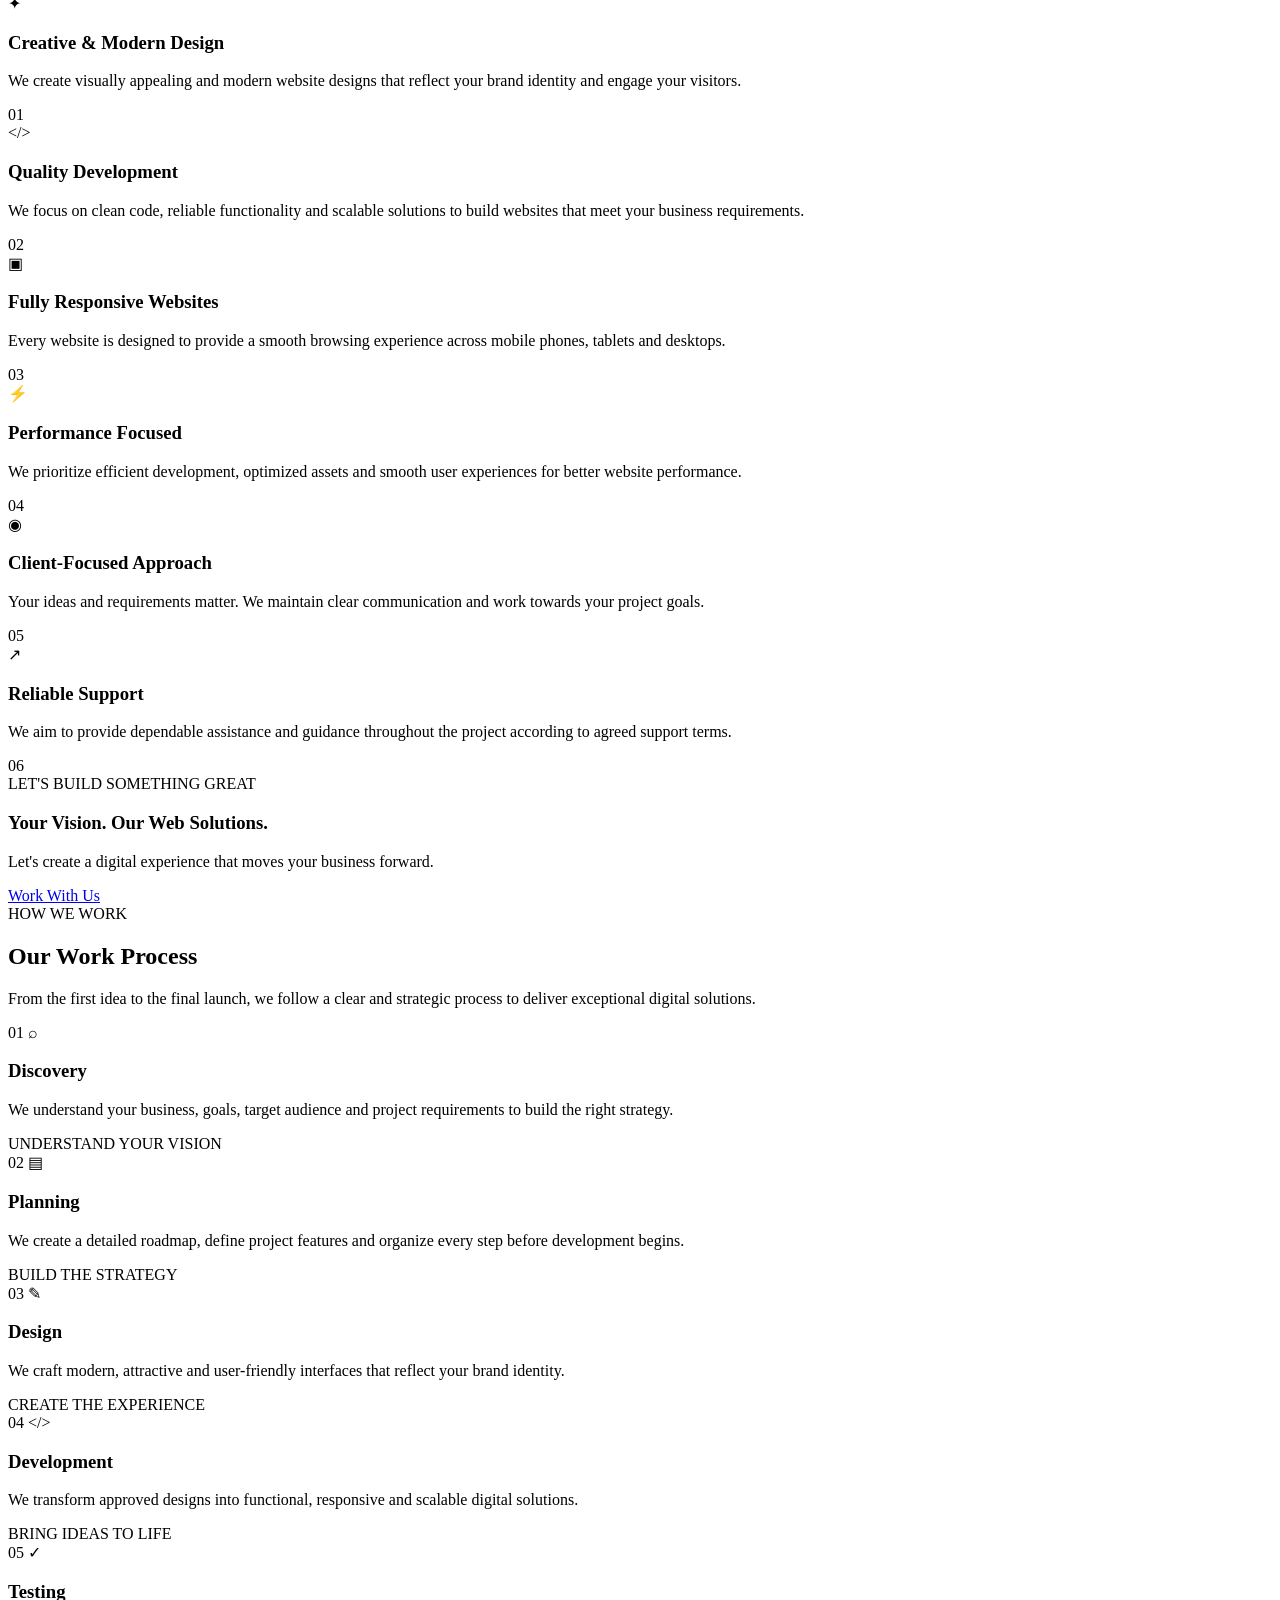
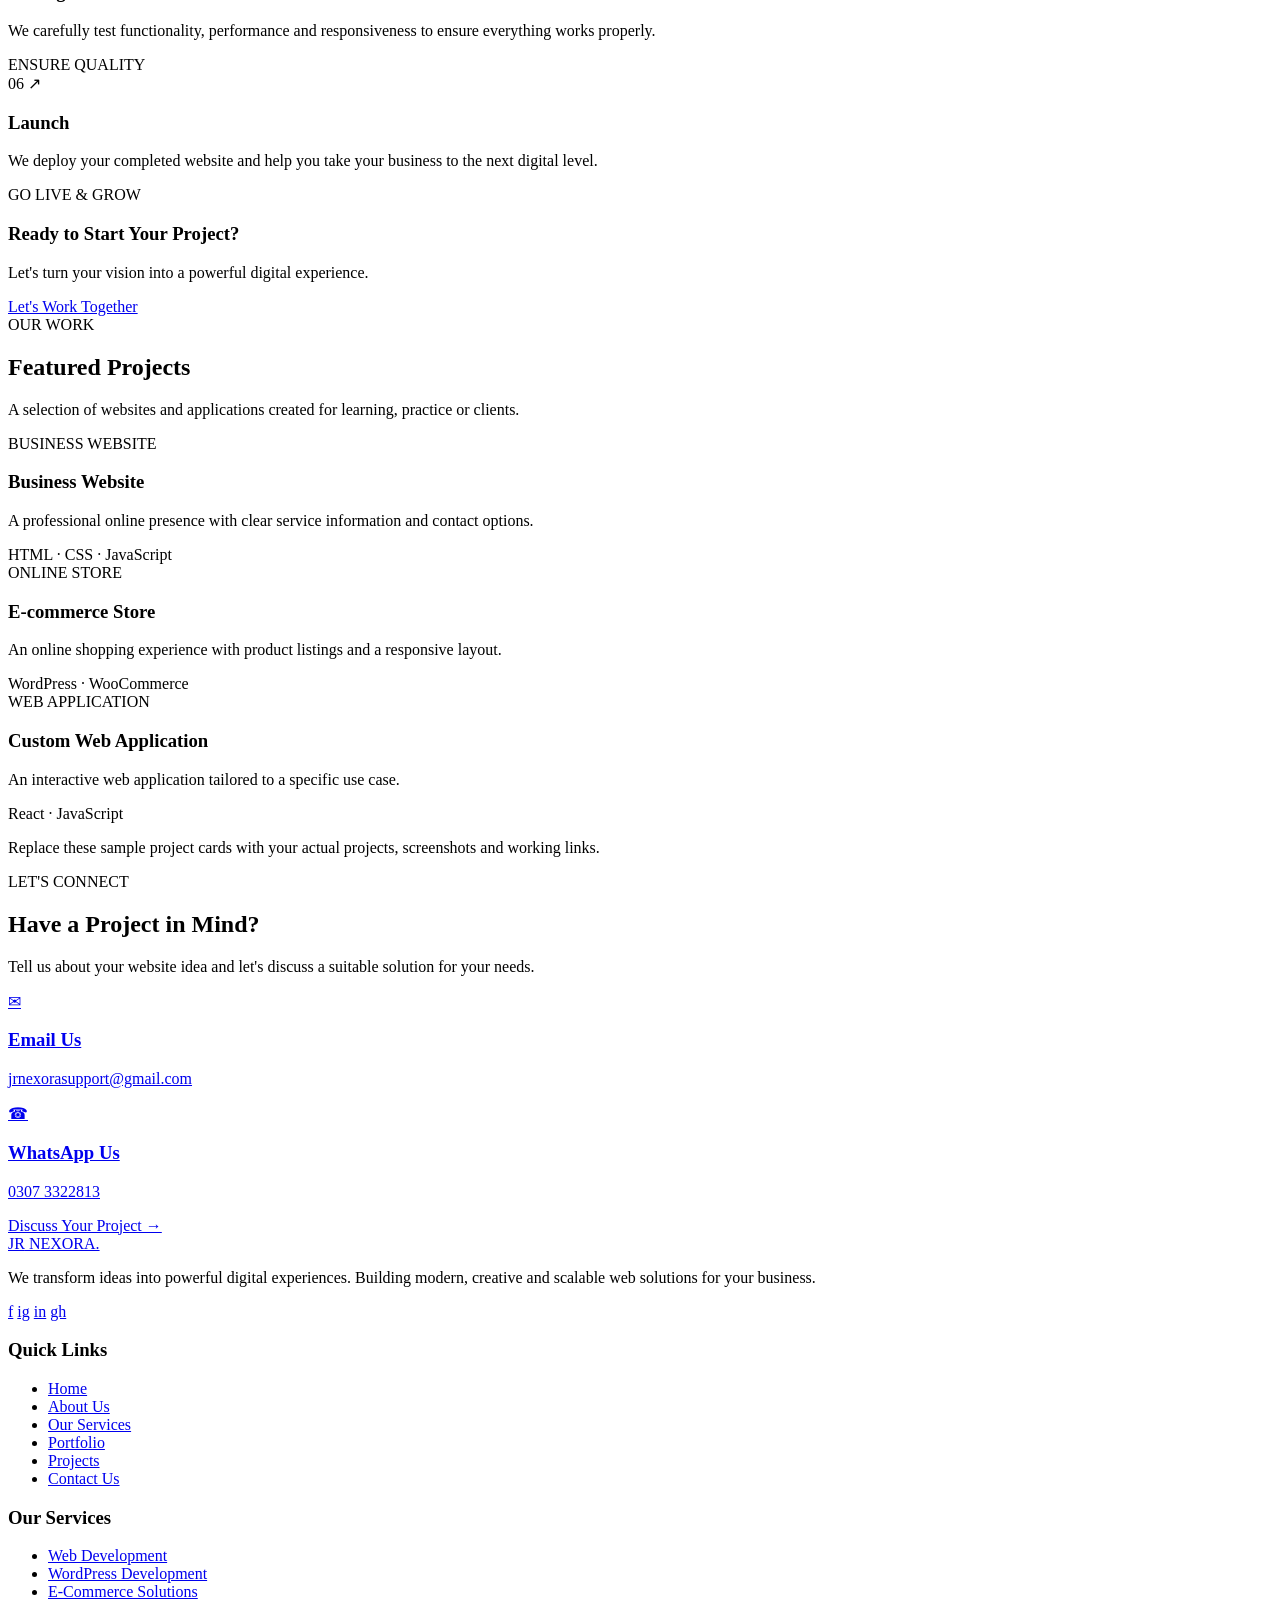
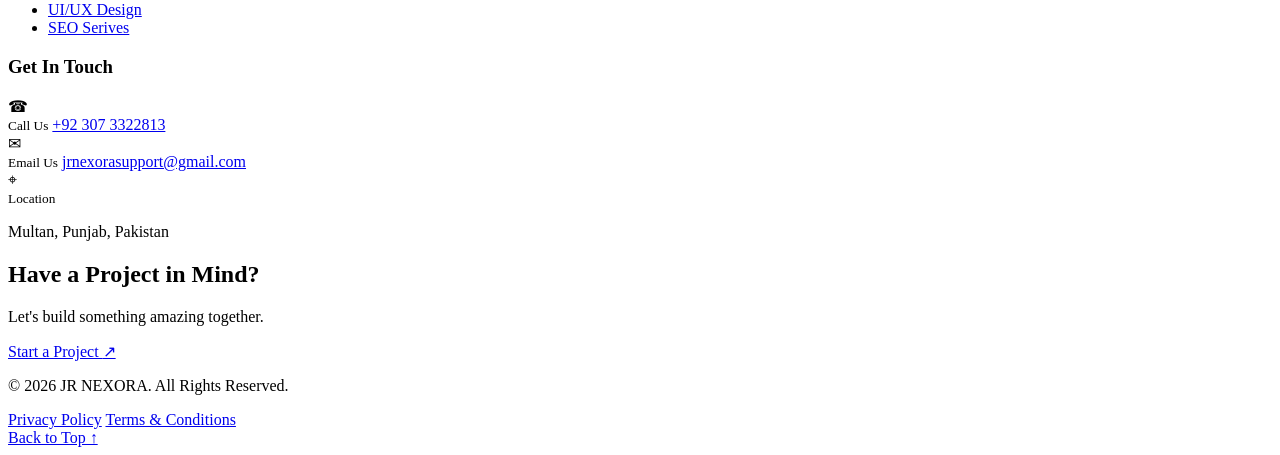
==== commit 78434bef: "Revise meta tags and title in index.html Updated meta tags and title for SEO optimization." ====
--- a/index.html
+++ b/index.html
@@ -1,18 +1,35 @@
 <!DOCTYPE html>
 <html lang="en">
 <head>
-    <meta charset="UTF-8">
-    <meta name="viewport" content="width=device-width, initial-scale=1.0">
-
-    <title>JR NEXORA | Technology & Digital Solutions </title>
-    <link rel="stylesheet"
-      href="https://cdnjs.cloudflare.com/ajax/libs/font-awesome/6.7.2/css/all.min.css">
-
-    <meta name="description"
-          content="JR NEXORA offers modern websites, WordPress development, custom web development, e-commerce and responsive web solutions, SEO & Content Creation & other services.">
-
-    <link rel="stylesheet" href="style.css">
-    <link rel="stylesheet" href="style-modern.css">
+ <title>JR NEXORA | Web Development & Digital Solutions</title>
+
+<meta name="description"
+content="JR NEXORA provides professional web development, WordPress websites, MERN stack development, e-commerce solutions and SEO services in Multan, Pakistan.">
+
+<meta name="robots" content="index, follow">
+
+<link rel="canonical"
+href="https://ranasalmani3535.github.io/jrwebagency/">
+
+<meta property="og:type" content="website">
+<meta property="og:title"
+content="JR NEXORA | Web Development & Digital Solutions">
+
+<meta property="og:description"
+content="Modern websites, WordPress, e-commerce and custom web solutions for growing businesses.">
+
+<meta property="og:url"
+content="https://ranasalmani3535.github.io/jrwebagency/">
+
+<meta property="og:site_name" content="JR NEXORA">
+
+<meta name="twitter:card" content="summary_large_image">
+
+<meta name="twitter:title"
+content="JR NEXORA | Web Development">
+
+<meta name="twitter:description"
+content="Professional web development and digital solutions in Multan, Pakistan.">
   
 
 </head>
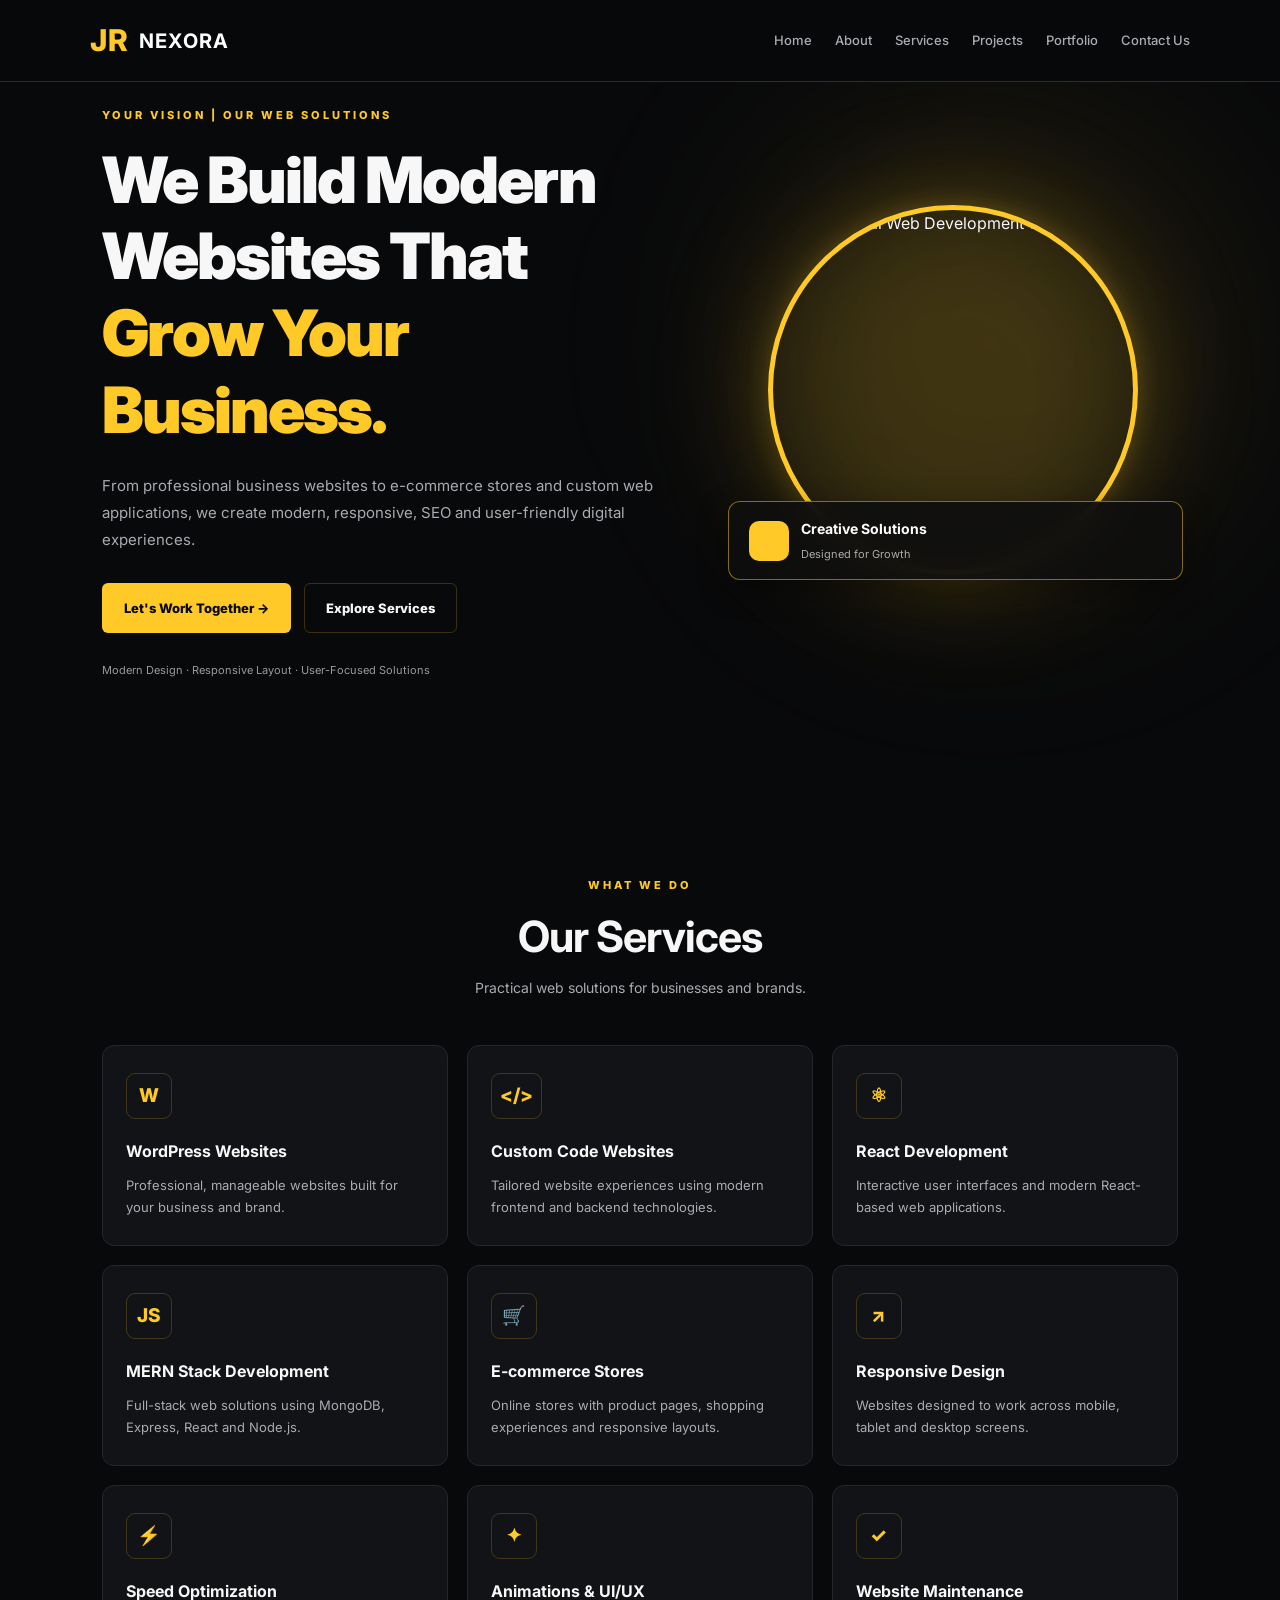
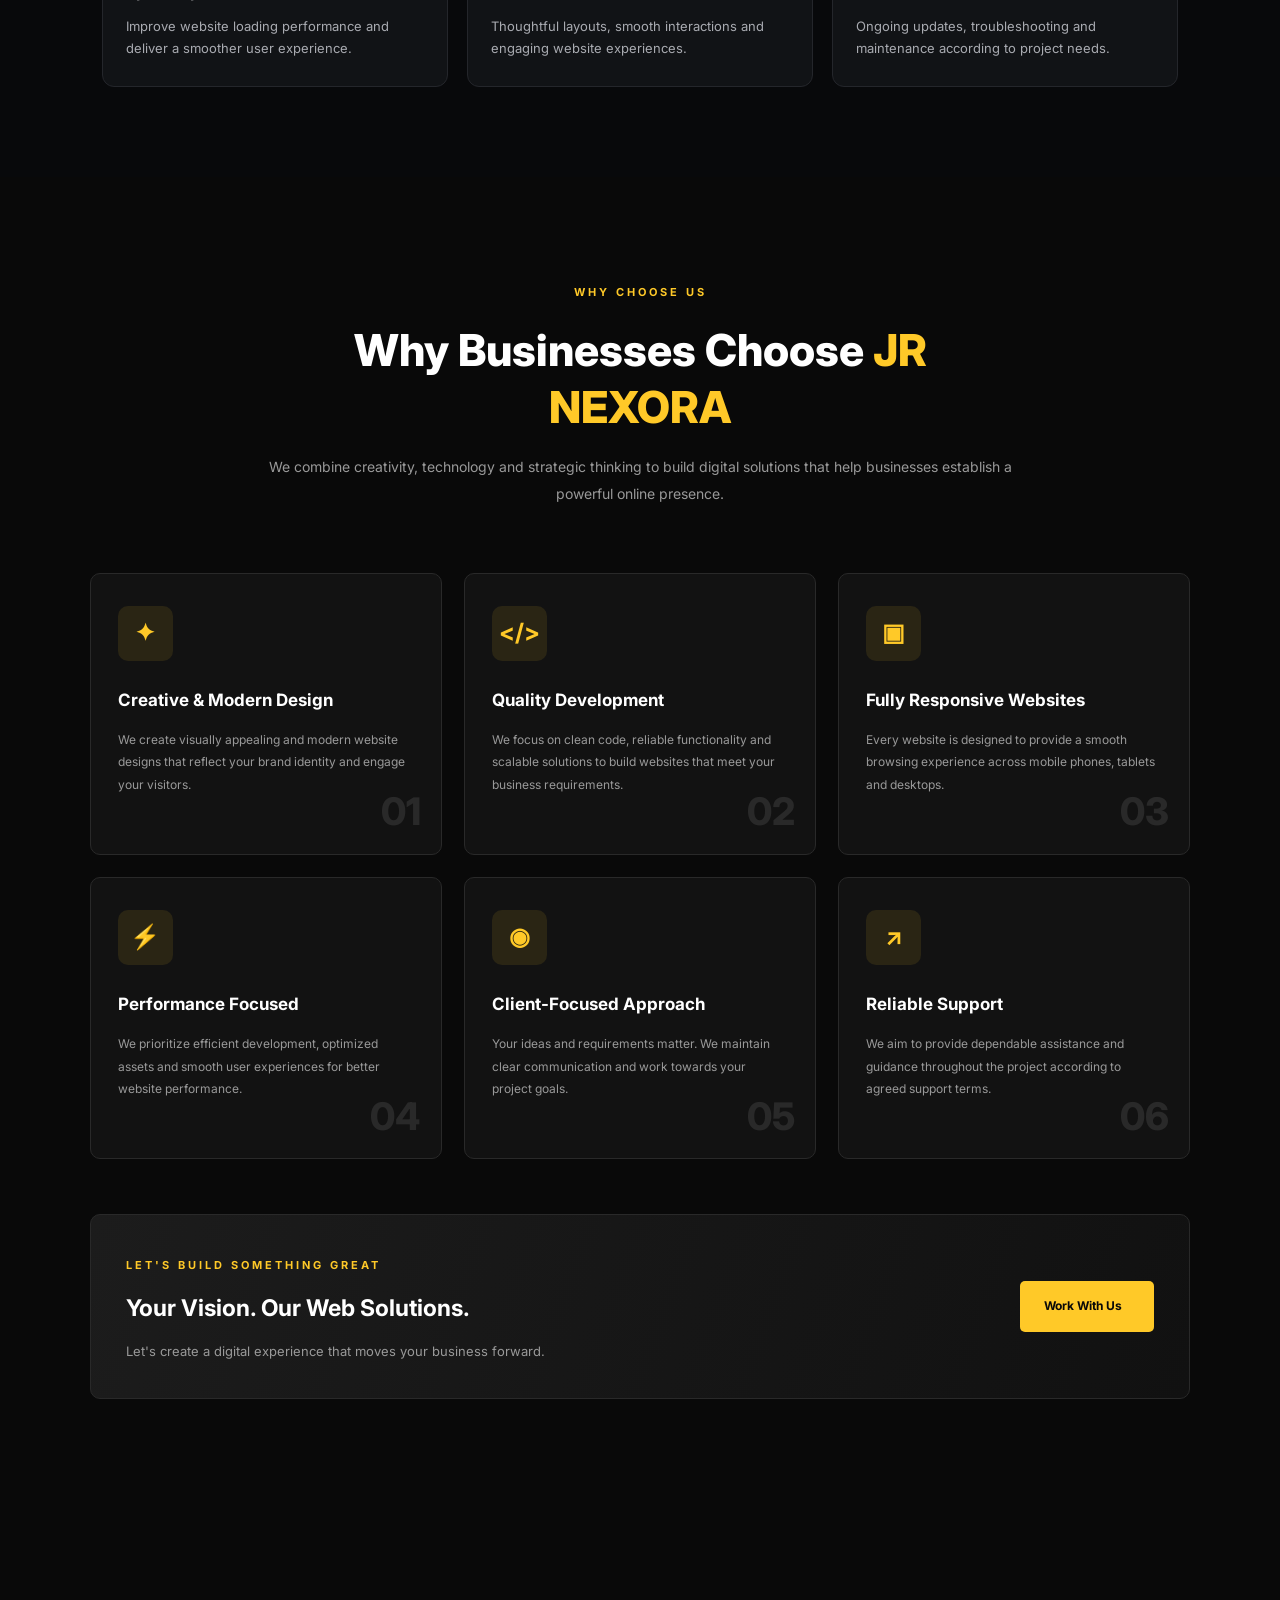
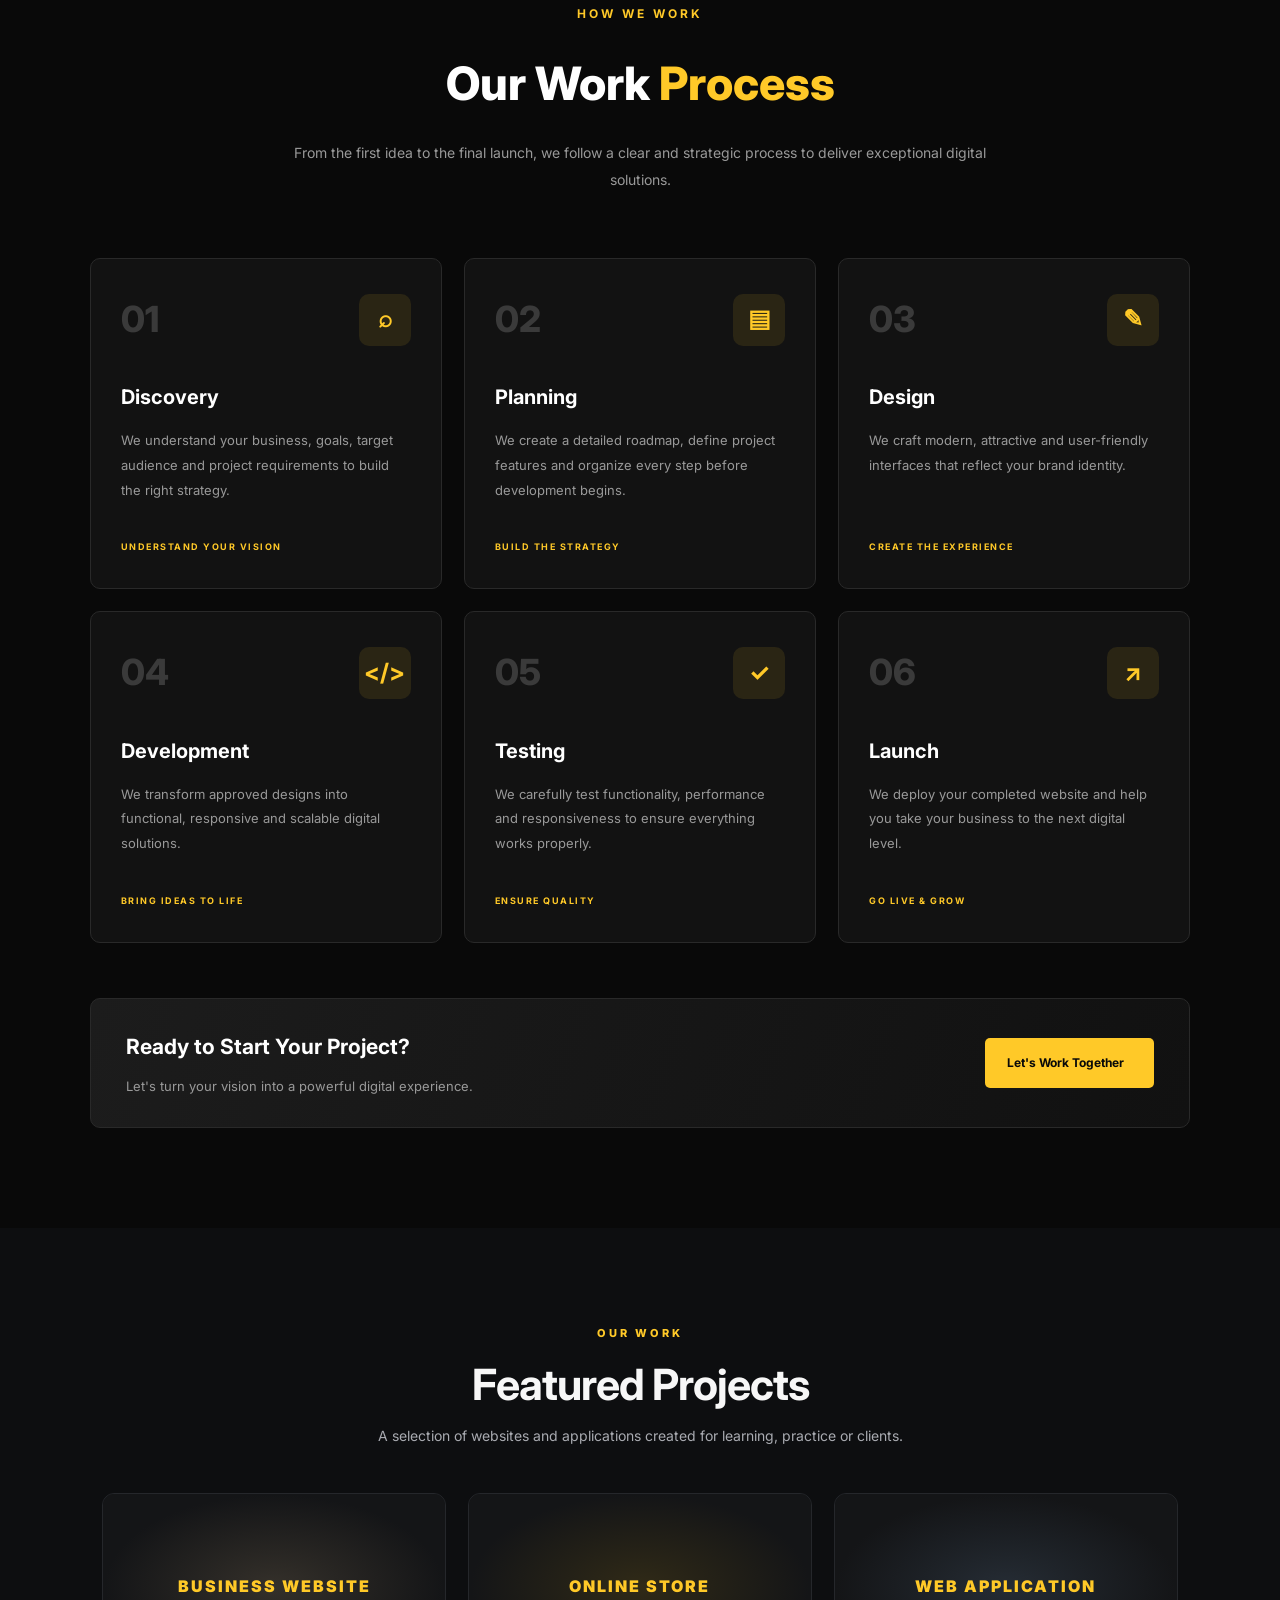
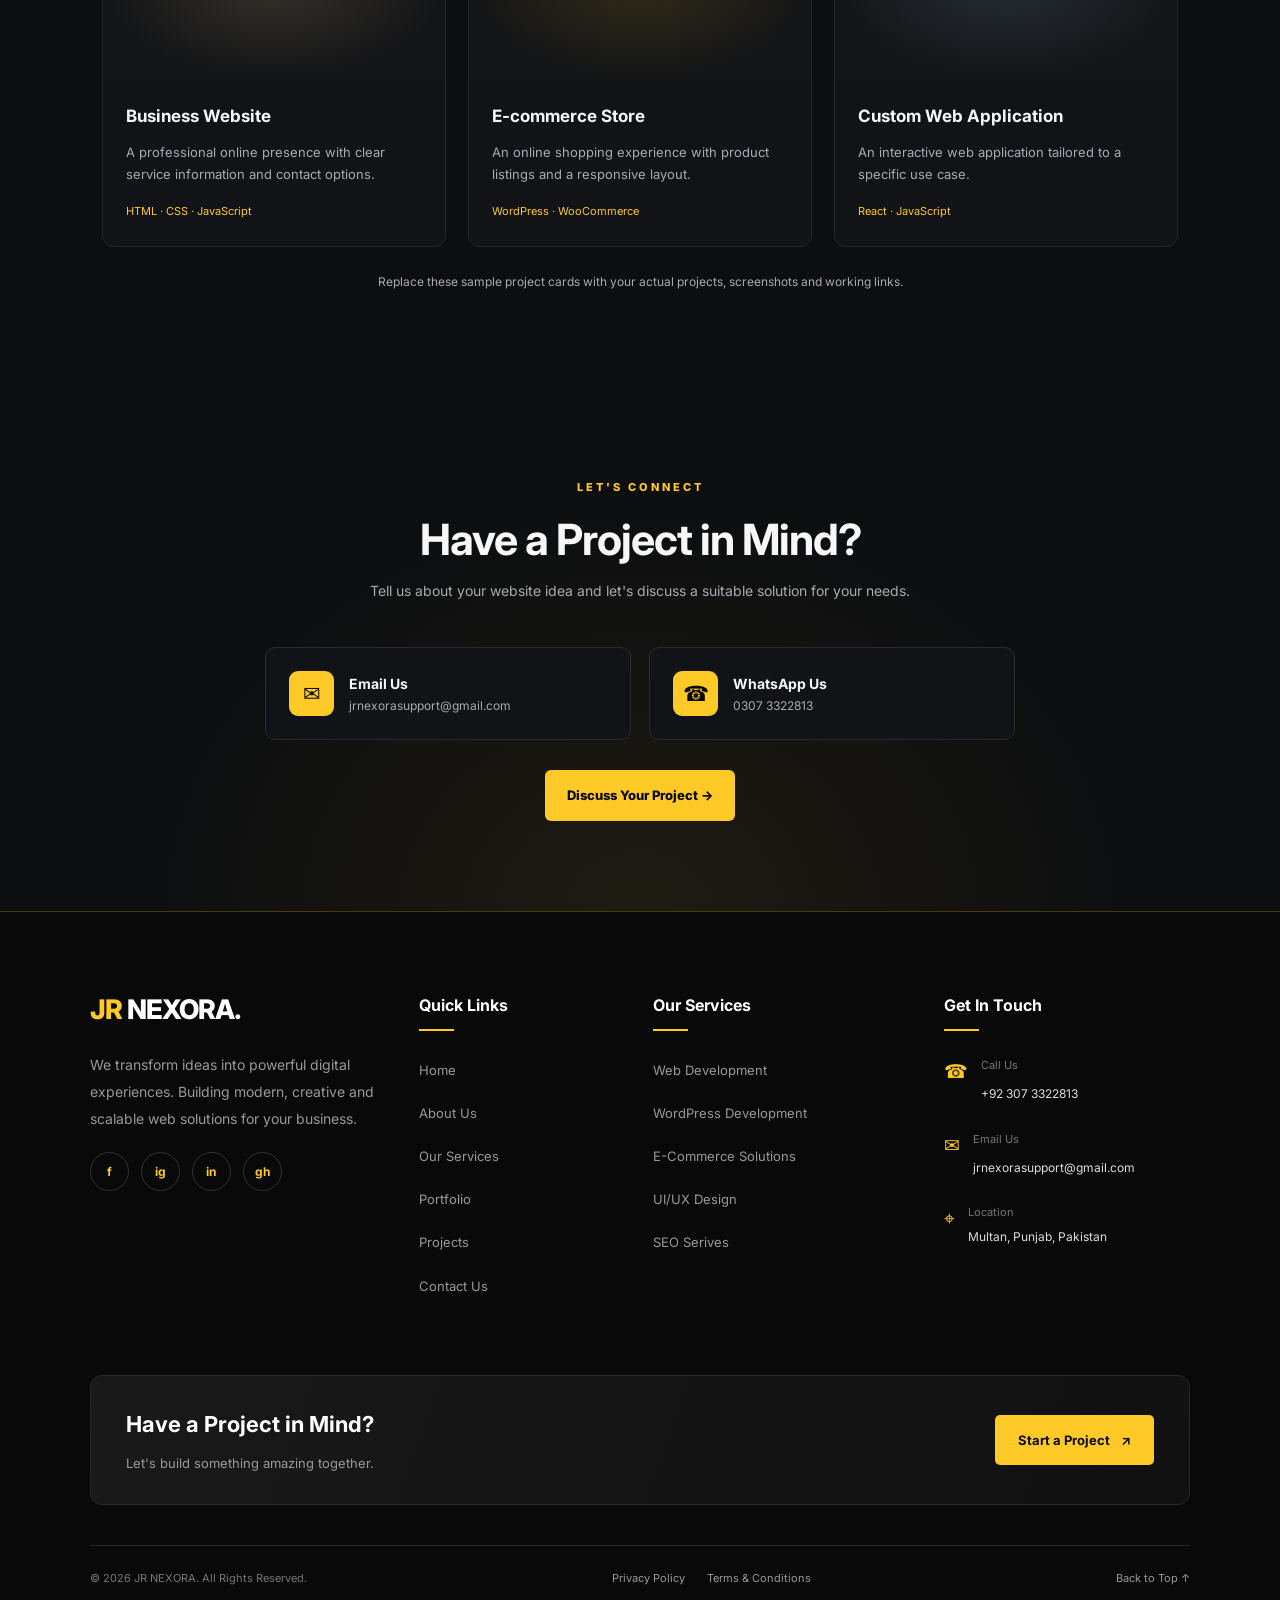
==== commit c9749caa: "Add modern stylesheet link to index.html" ====
--- a/index.html
+++ b/index.html
@@ -30,7 +30,8 @@
 
 <meta name="twitter:description"
 content="Professional web development and digital solutions in Multan, Pakistan.">
-  
+    <link rel="stylesheet" href="style.css">
+    <link rel="stylesheet" href="style-modern.css">
 
 </head>
 <body>
--- a/style.css
+++ b/style.css
@@ -0,0 +1,3225 @@
+
+@import url('https://fonts.googleapis.com/css2?family=Inter:wght@400;500;600;700;800;900&display=swap');
+
+:root {
+    --bg: #08090b;
+    --surface: #111316;
+    --surface-light: #191b1f;
+    --gold: #ffc928;
+    --gold-light: #ffe17a;
+    --white: #f7f7f7;
+    --muted: #a9abb1;
+    --border: rgba(255, 201, 40, 0.2);
+}
+
+* {
+    margin: 0;
+    padding: 0;
+    box-sizing: border-box;
+}
+
+html {
+    scroll-behavior: smooth;
+    scroll-padding-top: 90px;
+}
+
+body {
+    font-family: 'Inter', sans-serif;
+    background: var(--bg);
+    color: var(--white);
+    line-height: 1.7;
+}
+
+a {
+    color: inherit;
+    text-decoration: none;
+}
+
+.navbar {
+    position: fixed;
+    top: 0;
+    z-index: 100;
+    min-height: 78px;
+    padding: 16px 7%;
+    display: flex;
+    align-items: center;
+    justify-content: space-between;
+    gap: 24px;
+    background: rgba(8, 9, 11, 0.94);
+    border-bottom: 1px solid var(--border);
+    backdrop-filter: blur(14px);
+    left: 0;
+    right: 0;
+}
+
+.brand {
+    display: inline-flex;
+    align-items: center;
+    gap: 10px;
+    font-size: 17px;
+    font-weight: 800;
+    letter-spacing: 1px;
+    white-space: nowrap;
+}
+
+.brand-jr {
+    color: var(--gold);
+    font-size: 30px;
+    font-weight: 900;
+}
+
+.navbar nav {
+    display: flex;
+    align-items: center;
+    flex-wrap: wrap;
+    gap: 23px;
+}
+
+.navbar nav a {
+    font-size: 13px;
+    color: var(--muted);
+    transition: color 0.2s;
+    text-decoration: none;
+}
+
+.navbar nav a:hover {
+    color: var(--gold);
+    color: white;
+}
+
+.navbar nav .nav-cta {
+    color: #090909;
+    background: var(--gold);
+    padding: 10px 17px;
+    border-radius: 6px;
+    font-weight: 800;
+}
+
+/* .hero {
+    min-height: 590px;
+    padding: 100px 8%;
+    display: grid;
+    grid-template-columns: 1.2fr 0.8fr;
+    align-items: center;
+    gap: 55px;
+    background:
+        radial-gradient(ellipse at 90% 40%, rgba(255, 201, 40, 0.09), transparent 40%),
+        var(--bg);
+}
+
+.eyebrow {
+    display: inline-block;
+    color: var(--gold);
+    font-size: 11px;
+    font-weight: 800;
+    letter-spacing: 3px;
+    margin-bottom: 17px;
+}
+
+.hero h1 {
+    max-width: 720px;
+    font-size: clamp(37px, 5vw, 65px);
+    line-height: 1.12;
+    letter-spacing: -2px;
+    font-weight: 900;
+}
+
+.hero h1 span,
+.section-heading h2 span,
+.about-content h2 span {
+    color: var(--gold);
+}
+
+.hero-content > p {
+    max-width: 600px;
+    margin-top: 23px;
+    color: var(--muted);
+    font-size: 15px;
+}
+
+.hero-buttons {
+    display: flex;
+    flex-wrap: wrap;
+    gap: 13px;
+    margin-top: 30px;
+}
+
+.btn {
+    display: inline-flex;
+    align-items: center;
+    justify-content: center;
+    padding: 13px 21px;
+    border: 1px solid transparent;
+    border-radius: 6px;
+    font-size: 13px;
+    font-weight: 800;
+    transition: transform 0.2s, background 0.2s;
+}
+
+.btn:hover {
+    transform: translateY(-3px);
+}
+
+.btn-gold {
+    color: #090909;
+    background: var(--gold);
+}
+
+.btn-gold:hover {
+    background: var(--gold-light);
+}
+
+.btn-outline {
+    border-color: var(--border);
+    color: var(--white);
+}
+
+.btn-outline:hover {
+    border-color: var(--gold);
+}
+
+.trust-line {
+    margin-top: 28px;
+    color: #777b82;
+    font-size: 11px;
+}
+
+.hero-visual {
+    min-height: 350px;
+    padding: 35px;
+    display: flex;
+    flex-direction: column;
+    align-items: center;
+    justify-content: center;
+    text-align: center;
+    border: 1px solid var(--border);
+    border-radius: 20px;
+    background: linear-gradient(145deg, #191a1d, #08090b);
+    box-shadow: 0 25px 80px rgba(0, 0, 0, 0.35);
+}
+
+.agency-logo {
+    display: block;
+    width: min(100%, 300px);
+    aspect-ratio: 1;
+    object-fit: contain;
+    border-radius: 50%;
+}
+
+.visual-caption {
+    margin-top: 17px;
+}
+
+.visual-caption > span {
+    color: var(--gold);
+    font-size: 13px;
+    letter-spacing: 5px;
+}
+
+.visual-caption h2 {
+    font-size: 20px;
+}
+
+.visual-caption p {
+    color: var(--muted);
+    font-size: 12px;
+} */
+
+
+
+/* /* =================================
+   HERO SECTION
+================================= */
+
+.hero {
+    min-height: 680px;
+    padding: 130px 8% 100px;
+
+    display: grid;
+    grid-template-columns: 1.05fr 0.95fr;
+    align-items: center;
+    gap: 35px;
+
+    position: relative;
+    overflow: hidden;
+
+    background:
+        linear-gradient(
+            110deg,
+            rgba(5, 6, 8, 0.97),
+            rgba(5, 6, 8, 0.86),
+            rgba(5, 6, 8, 0.75)
+        ),
+        url("hero-bg.jpg") center/cover no-repeat;
+
+}
+
+/* GOLD BACKGROUND GLOW */
+
+.hero::before {
+    content: "";
+    position: absolute;
+
+    width: 450px;
+    height: 450px;
+
+    right: 5%;
+    top: 15%;
+
+    background: rgba(255, 201, 40, 0.10);
+    filter: blur(110px);
+
+    border-radius: 50%;
+    pointer-events: none;
+}
+
+
+/* =================================
+   HERO CONTENT
+================================= */
+
+.hero-content {
+    position: relative;
+    z-index: 2;
+}
+
+.eyebrow {
+    display: inline-block;
+
+    color: var(--gold);
+    font-size: 11px;
+    font-weight: 800;
+    letter-spacing: 3px;
+
+    margin-bottom: 17px;
+}
+
+.hero h1 {
+    max-width: 720px;
+
+    font-size: clamp(37px, 5vw, 65px);
+    line-height: 1.12;
+    letter-spacing: -2px;
+    font-weight: 900;
+}
+
+.hero h1 span {
+    display: block;
+    color: var(--gold);
+}
+
+.hero-content > p {
+    max-width: 600px;
+
+    margin-top: 23px;
+
+    color: var(--muted);
+    font-size: 15px;
+    line-height: 1.8;
+}
+
+
+/* BUTTONS */
+
+.hero-buttons {
+    display: flex;
+    flex-wrap: wrap;
+    gap: 13px;
+
+    margin-top: 30px;
+}
+
+.btn {
+    display: inline-flex;
+    align-items: center;
+    justify-content: center;
+
+    padding: 13px 21px;
+
+    border: 1px solid transparent;
+    border-radius: 6px;
+
+    font-size: 13px;
+    font-weight: 800;
+
+    transition: 0.3s;
+}
+
+.btn:hover {
+    transform: translateY(-3px);
+}
+
+.btn-gold {
+    color: #090909;
+    background: var(--gold);
+}
+
+.btn-gold:hover {
+    background: var(--gold-light);
+}
+
+.btn-outline {
+    border-color: var(--border);
+    color: var(--white);
+}
+
+.btn-outline:hover {
+    border-color: var(--gold);
+}
+
+
+/* TRUST LINE */
+
+.trust-line {
+    margin-top: 28px;
+
+    color: #999;
+    font-size: 11px;
+}
+
+
+/* =================================
+   RIGHT SIDE IMAGE
+================================= */
+
+.hero-visual {
+    min-height: 440px;
+
+    position: relative;
+
+    display: flex;
+    align-items: center;
+    justify-content: center;
+}
+
+.hero-image-glow {
+    position: absolute;
+
+    width: 320px;
+    height: 320px;
+
+    background: rgba(255, 201, 40, 0.18);
+
+    filter: blur(100px);
+    border-radius: 50%;
+}
+
+.hero-image {
+    position: relative;
+    z-index: 1;
+
+    width: 420px;
+    height: 420px;
+    max-width: 100%;
+
+    object-fit: cover;
+    border-radius: 50%;
+
+    border: 3px solid rgba(255, 201, 40, 0.65);
+
+    box-shadow:
+        0 0 30px rgba(255, 201, 40, 0.2),
+        0 0 70px rgba(255, 201, 40, 0.12);
+
+    animation: heroFloat 5s ease-in-out infinite;
+}
+
+
+/* FLOATING INFORMATION CARD */
+
+.hero-floating-tag {
+    position: absolute;
+
+    z-index: 2;
+    right: -5px;
+    bottom: 35px;
+
+    display: flex;
+    align-items: center;
+    gap: 12px;
+
+    padding: 14px 18px;
+
+    background: rgba(18, 19, 22, 0.94);
+
+    border: 1px solid rgba(255, 201, 40, 0.35);
+    border-radius: 12px;
+
+    backdrop-filter: blur(15px);
+
+    box-shadow: 0 15px 40px rgba(0,0,0,0.4);
+
+    animation: cardFloat 4s ease-in-out infinite;
+}
+
+.hero-floating-tag > span {
+    width: 40px;
+    height: 40px;
+
+    display: flex;
+    align-items: center;
+    justify-content: center;
+
+    background: var(--gold);
+    color: #111;
+
+    border-radius: 10px;
+    font-size: 22px;
+}
+
+.hero-floating-tag h3 {
+    color: white;
+    font-size: 12px;
+}
+
+.hero-floating-tag p {
+    margin-top: 4px;
+    color: #999;
+    font-size: 10px;
+}
+
+
+/* =================================
+   ANIMATIONS
+================================= */
+
+@keyframes heroFloat {
+
+    0%, 100% {
+        transform: translateY(0);
+    }
+
+    50% {
+        transform: translateY(-15px);
+    }
+
+}
+
+@keyframes cardFloat {
+
+    0%, 100% {
+        transform: translateY(0);
+    }
+
+    50% {
+        transform: translateY(-10px);
+    }
+
+}
+
+
+/* =================================
+   TABLET RESPONSIVE
+================================= */
+
+@media (max-width: 950px) {
+
+    .hero {
+        grid-template-columns: 1fr;
+        padding: 130px 7% 70px;
+        gap: 15px;
+    }
+
+    .hero-content {
+        text-align: center;
+    }
+
+    .hero-content > p {
+        margin-left: auto;
+        margin-right: auto;
+    }
+
+    .hero-buttons {
+        justify-content: center;
+    }
+
+    .hero-visual {
+        width: 100%;
+        max-width: 550px;
+        min-height: 400px;
+        margin: auto;
+    }
+
+    .hero-image {
+        width: 100%;
+    }
+
+}
+
+
+/* =================================
+   MOBILE RESPONSIVE
+================================= */
+
+@media (max-width: 500px) {
+
+    .hero {
+        padding: 125px 5% 55px;
+    }
+
+    .hero h1 {
+        font-size: 36px;
+        letter-spacing: -1px;
+    }
+
+    .hero-content > p {
+        font-size: 13px;
+    }
+
+    .hero-buttons {
+        gap: 10px;
+    }
+
+    .hero-visual {
+        min-height: 300px;
+    }
+
+    .hero-image {
+        width: 110%;
+    }
+
+    .hero-floating-tag {
+        right: 0;
+        bottom: 5px;
+        padding: 10px 12px;
+    }
+
+    .hero-floating-tag > span {
+        width: 34px;
+        height: 34px;
+    }
+
+}
+
+.section {
+    padding: 90px 8%;
+}
+
+.section-heading {
+    max-width: 650px;
+    margin: 0 auto 45px;
+    text-align: center;
+}
+
+.section-heading h2,
+.about-content h2 {
+    font-size: clamp(30px, 4vw, 43px);
+    line-height: 1.2;
+    letter-spacing: -1px;
+}
+
+.section-heading > p {
+    margin-top: 13px;
+    color: var(--muted);
+    font-size: 14px;
+}
+
+.services-grid {
+    display: grid;
+    grid-template-columns: repeat(3, minmax(0, 1fr));
+    gap: 19px;
+}
+
+.service-card {
+    padding: 27px 23px;
+    background: var(--surface);
+    border: 1px solid #24262b;
+    border-radius: 12px;
+    transition: transform 0.25s, border-color 0.25s;
+}
+
+.service-card:hover {
+    transform: translateY(-5px);
+    border-color: var(--gold);
+}
+
+.service-icon {
+    display: inline-flex;
+    min-width: 46px;
+    height: 46px;
+    padding: 0 8px;
+    align-items: center;
+    justify-content: center;
+    border: 1px solid var(--border);
+    border-radius: 9px;
+    color: var(--gold);
+    font-size: 19px;
+    font-weight: 800;
+}
+
+.service-card h3 {
+    margin-top: 19px;
+    font-size: 16px;
+}
+
+.service-card p {
+    margin-top: 9px;
+    color: var(--muted);
+    font-size: 13px;
+}
+
+.projects-section {
+    background: #0d0e10;
+}
+
+.projects-grid {
+    display: grid;
+    grid-template-columns: repeat(3, minmax(0, 1fr));
+    gap: 22px;
+}
+
+.project-card {
+    overflow: hidden;
+    background: var(--surface);
+    border: 1px solid #25272b;
+    border-radius: 12px;
+}
+
+.project-preview {
+    min-height: 185px;
+    display: flex;
+    align-items: center;
+    justify-content: center;
+    padding: 20px;
+    text-align: center;
+    font-weight: 900;
+    letter-spacing: 2px;
+    color: var(--gold);
+    background: radial-gradient(ellipse, #34302a, #141517 70%);
+}
+
+.preview-two {
+    background: radial-gradient(ellipse, #302a17, #141517 70%);
+}
+
+.preview-three {
+    background: radial-gradient(ellipse, #252c34, #141517 70%);
+}
+
+.project-info {
+    padding: 23px;
+}
+
+.project-info h3 {
+    font-size: 17px;
+}
+
+.project-info p {
+    margin-top: 10px;
+    color: var(--muted);
+    font-size: 13px;
+}
+
+.project-tag {
+    display: inline-block;
+    margin-top: 17px;
+    color: var(--gold);
+    font-size: 11px;
+}
+
+.projects-note {
+    margin-top: 25px;
+    text-align: center;
+    color: var(--muted);
+    font-size: 12px;
+}
+
+.about-section {
+    display: grid;
+    grid-template-columns: 0.7fr 1.3fr;
+    align-items: center;
+    gap: 60px;
+}
+
+.about-mark {
+    min-height: 250px;
+    display: flex;
+    align-items: center;
+    justify-content: center;
+    border: 1px solid var(--border);
+    border-radius: 50%;
+    color: var(--gold);
+    font-size: 100px;
+    font-weight: 900;
+    background: radial-gradient(circle, #242017, #08090b 70%);
+}
+
+.about-content > p {
+    margin-top: 20px;
+    color: var(--muted);
+    font-size: 14px;
+}
+
+.founder-box {
+    display: flex;
+    align-items: center;
+    gap: 16px;
+    margin-top: 27px;
+    padding: 18px;
+    background: var(--surface);
+    border: 1px solid var(--border);
+    border-radius: 10px;
+}
+
+.founder-avatar {
+    width: 53px;
+    height: 53px;
+    display: flex;
+    align-items: center;
+    justify-content: center;
+    flex-shrink: 0;
+    border-radius: 50%;
+    background: var(--gold);
+    color: #090909;
+    font-size: 18px;
+    font-weight: 900;
+}
+
+.founder-box h3 {
+    font-size: 15px;
+}
+
+.founder-box p {
+    color: var(--gold);
+    font-size: 12px;
+}
+
+.contact-section {
+    text-align: center;
+    background:
+        radial-gradient(ellipse at 50% 100%, rgba(255, 201, 40, 0.07), transparent 55%),
+        #0d0e10;
+}
+
+.contact-grid {
+    max-width: 750px;
+    display: grid;
+    grid-template-columns: repeat(2, minmax(0, 1fr));
+    gap: 18px;
+    margin: 0 auto;
+    text-align: left;
+}
+
+.contact-card {
+    display: flex;
+    align-items: center;
+    gap: 15px;
+    padding: 23px;
+    border: 1px solid #2a2b2f;
+    border-radius: 10px;
+    background: var(--surface);
+    transition: border-color 0.2s;
+}
+
+.contact-card:hover {
+    border-color: var(--gold);
+}
+
+.contact-icon {
+    width: 45px;
+    height: 45px;
+    display: flex;
+    align-items: center;
+    justify-content: center;
+    flex-shrink: 0;
+    border-radius: 9px;
+    background: var(--gold);
+    color: #090909;
+    font-size: 21px;
+}
+
+.contact-card h3 {
+    font-size: 14px;
+}
+
+.contact-card p {
+    color: var(--muted);
+    font-size: 12px;
+    overflow-wrap: anywhere;
+}
+
+.main-contact-btn {
+    margin-top: 30px;
+}
+
+.footer {
+    padding: 35px 8%;
+    text-align: center;
+    border-top: 1px solid var(--border);
+    background: #070809;
+}
+
+.footer .brand {
+    justify-content: center;
+}
+
+.footer > p {
+    margin-top: 10px;
+    color: var(--muted);
+    font-size: 12px;
+}
+
+.footer .copyright {
+    margin-top: 18px;
+    font-size: 11px;
+}
+
+/* Tablet */
+@media (max-width: 950px) {
+    .navbar {
+        flex-direction: column;
+    }
+
+    .navbar nav {
+        justify-content: center;
+        gap: 15px;
+    }
+
+    .hero {
+        grid-template-columns: 1fr;
+        padding-top: 65px;
+    }
+
+    .hero-visual {
+        max-width: 480px;
+        width: 100%;
+        margin: 0 auto;
+    }
+
+    .services-grid {
+        grid-template-columns: repeat(2, minmax(0, 1fr));
+    }
+
+    .projects-grid {
+        grid-template-columns: repeat(2, minmax(0, 1fr));
+    }
+
+    .about-section {
+        grid-template-columns: 1fr;
+    }
+
+    .about-mark {
+        max-width: 300px;
+        width: 100%;
+        min-height: 250px;
+        margin: 0 auto;
+    }
+}
+
+/* Mobile */
+@media (max-width: 600px) {
+    .navbar {
+        padding: 15px 5%;
+    }
+
+    .navbar nav {
+        gap: 10px 14px;
+    }
+
+    .navbar nav a {
+        font-size: 11px;
+    }
+
+    .brand {
+        font-size: 14px;
+    }
+
+    .hero {
+        padding: 55px 6%;
+        gap: 35px;
+    }
+
+    .hero h1 {
+        font-size: 39px;
+        letter-spacing: -1.4px;
+    }
+
+    .hero-content > p {
+        font-size: 14px;
+    }
+
+    .hero-buttons {
+        flex-direction: column;
+        align-items: stretch;
+    }
+
+    .trust-line {
+        line-height: 1.9;
+    }
+
+    .hero-visual {
+        min-height: 280px;
+        padding: 25px;
+    }
+
+    .agency-logo {
+        max-width: 220px;
+    }
+
+    .section {
+        padding: 65px 6%;
+    }
+
+    .services-grid,
+    .projects-grid,
+    .contact-grid {
+        grid-template-columns: 1fr;
+    }
+
+    .service-card {
+        padding: 23px;
+    }
+
+    .about-mark {
+        min-height: 220px;
+        font-size: 75px;
+    }
+
+    .founder-box {
+        align-items: flex-start;
+    }
+
+    .contact-card {
+        padding: 18px;
+    }
+
+    .footer {
+        padding: 30px 6%;
+    }
+}
+
+@media (prefers-reduced-motion: reduce) {
+    html {
+        scroll-behavior: auto;
+    }
+
+    *,
+    *::before,
+    *::after {
+        transition-duration: 0.01ms !important;
+    }
+}
+
+
+
+/* Visit JR Web Agency button */
+.agency-visit {
+    margin-top: 125px;
+}
+
+.agency-visit-btn {
+    display: inline-flex;
+    align-items: center;
+    gap: 10px;
+    padding: 12px 22px;
+    border: 1px solid #d4af37;
+    border-radius: 8px;
+    color: #d4af37;
+    background: transparent;
+    font-size: 14px;
+    font-weight: 600;
+    text-decoration: none !important;
+    transition: all 0.3s ease;
+}
+
+.agency-visit-btn:hover {
+    color: #111;
+    background: #d4af37;
+    transform: translateY(-3px);
+}
+
+.agency-visit-btn span {
+    font-size: 18px;
+}
+
+
+/* ===== Mother Tribute Section ===== */
+.mother-tribute {
+    position: relative;
+    overflow: hidden;
+    padding: 90px 20px;
+    background: #080808;
+    color: #ffffff;
+    text-align: center;
+    border-top: 1px solid rgba(212, 175, 55, 0.25);
+}
+
+.mother-tribute::before {
+    content: "";
+    position: absolute;
+    width: 300px;
+    height: 300px;
+    top: -150px;
+    left: 50%;
+    transform: translateX(-50%);
+    background: rgba(212, 175, 55, 0.08);
+    filter: blur(80px);
+    border-radius: 50%;
+    pointer-events: none;
+}
+
+.tribute-container {
+    position: relative;
+    z-index: 1;
+    max-width: 780px;
+    margin: 0 auto;
+}
+
+.tribute-label {
+    color: #d4af37;
+    font-size: 12px;
+    font-weight: 700;
+    letter-spacing: 4px;
+}
+
+.tribute-icon {
+    width: 64px;
+    height: 64px;
+    margin: 25px auto;
+    display: flex;
+    align-items: center;
+    justify-content: center;
+    border: 1px solid #d4af37;
+    border-radius: 50%;
+    color: #d4af37;
+    font-size: 25px;
+}
+
+.mother-tribute h2 {
+    margin: 0 0 25px;
+    font-size: clamp(28px, 5vw, 44px);
+    line-height: 1.25;
+}
+
+.mother-tribute h2 span {
+    color: #d4af37;
+}
+
+.tribute-message {
+    max-width: 700px;
+    margin: 0 auto 18px;
+    color: #c4c4c4;
+    font-size: 16px;
+    line-height: 1.9;
+}
+
+.tribute-divider {
+    width: 75px;
+    height: 2px;
+    margin: 32px auto 25px;
+    background: #d4af37;
+}
+
+.tribute-signature {
+    color: #f0d98a;
+    font-size: 19px;
+    font-weight: 600;
+    font-style: italic;
+    line-height: 1.7;
+}
+
+.tribute-footer {
+    display: block;
+    margin-top: 15px;
+    color: #999999;
+    font-size: 13px;
+}
+
+@media (max-width: 600px) {
+    .mother-tribute {
+        padding: 65px 22px;
+    }
+
+    .tribute-label {
+        letter-spacing: 2px;
+    }
+
+    .tribute-message {
+        font-size: 15px;
+    }
+}
+
+#my-inspiration {
+    display: block !important;
+    min-height: 300px;
+    background: red !important;
+    color: white !important;
+    padding: 50px 20px !important;
+}
+
+
+
+.team-section {
+  background: #111111;
+  padding: 90px 7%;
+  color: #fff;
+  font-family: Arial, sans-serif;
+}
+
+.team-container {
+  max-width: 1250px;
+  margin: auto;
+}
+
+.team-heading {
+  text-align: center;
+  max-width: 650px;
+  margin: 0 auto 55px;
+}
+
+.team-subtitle {
+  color: #ffc928;
+  font-size: 13px;
+  font-weight: 700;
+  letter-spacing: 3px;
+}
+
+.team-heading h2 {
+  font-size: clamp(28px, 4vw, 42px);
+  margin: 15px 0;
+}
+
+.team-heading h2 span {
+  color: #ffc928;
+}
+
+.team-heading p {
+  color: #aaa;
+  line-height: 1.8;
+  font-size: 15px;
+}
+
+.team-grid {
+  display: grid;
+  grid-template-columns: repeat(4, 1fr);
+  gap: 25px;
+}
+
+.team-card {
+  background: #1b1b1b;
+  border: 1px solid #292929;
+  border-radius: 12px;
+  overflow: hidden;
+  transition: 0.35s ease;
+}
+
+.team-card:hover {
+  transform: translateY(-10px);
+  border-color: #ffc928;
+  box-shadow: 0 12px 30px rgba(255, 201, 40, 0.10);
+}
+
+.team-image {
+  height: 260px;
+  overflow: hidden;
+  background: #252525;
+}
+
+.team-image img {
+  width: 100%;
+  height: 100%;
+  object-fit: cover;
+  transition: transform 0.4s ease;
+}
+
+.team-card:hover .team-image img {
+  transform: scale(1.08);
+}
+
+.team-info {
+  padding: 22px 18px;
+  text-align: center;
+}
+
+.team-info h3 {
+  font-size: 19px;
+  margin: 0 0 9px;
+}
+
+.team-info span {
+  color: #ffc928;
+  font-size: 13px;
+  font-weight: 600;
+}
+
+.team-info p {
+  color: #aaa;
+  font-size: 13px;
+  line-height: 1.7;
+  margin: 14px 0;
+}
+
+.team-socials {
+  display: flex;
+  justify-content: center;
+  gap: 12px;
+}
+
+.team-socials a {
+  width: 34px;
+  height: 34px;
+  display: flex;
+  justify-content: center;
+  align-items: center;
+  border: 1px solid #ffc928;
+  border-radius: 50%;
+  color: #ffc928;
+  text-decoration: none;
+  font-size: 12px;
+  font-weight: bold;
+  transition: 0.3s;
+}
+
+.team-socials a:hover {
+  background: #ffc928;
+  color: #111;
+}
+
+/* Tablet */
+@media (max-width: 992px) {
+  .team-grid {
+    grid-template-columns: repeat(2, 1fr);
+  }
+}
+
+/* Mobile */
+@media (max-width: 576px) {
+  .team-section {
+    padding: 65px 5%;
+  }
+
+  .team-grid {
+    grid-template-columns: 1fr;
+    gap: 22px;
+  }
+
+  .team-image {
+    height: 300px;
+  }
+
+  .team-heading {
+    margin-bottom: 35px;
+  }
+}
+
+
+
+.agency-footer {
+  background: #090909;
+  color: #fff;
+  font-family: 'Inter', sans-serif;
+  padding: 75px 7% 20px;
+  border-top: 1px solid rgba(255,201,40,.25);
+}
+
+.footer-container {
+  max-width: 1350px;
+  margin: auto;
+}
+
+.footer-main {
+  display: grid;
+  grid-template-columns: 1.5fr 1fr 1.3fr 1.3fr;
+  gap: 45px;
+  padding-bottom: 60px;
+}
+
+.footer-logo {
+  font-size: 27px;
+  font-weight: 800;
+  color: #ffc928;
+  text-decoration: none;
+  letter-spacing: -1px;
+}
+
+.footer-logo span {
+  color: #fff;
+}
+
+.footer-brand p {
+  color: #999;
+  font-size: 14px;
+  line-height: 1.9;
+  margin: 20px 0;
+  max-width: 310px;
+}
+
+.footer-socials {
+  display: flex;
+  gap: 12px;
+}
+
+.footer-socials a {
+  width: 39px;
+  height: 39px;
+  display: flex;
+  align-items: center;
+  justify-content: center;
+  border: 1px solid #333;
+  border-radius: 50%;
+  color: #ffc928;
+  text-decoration: none;
+  font-size: 12px;
+  font-weight: 700;
+  transition: .3s;
+}
+
+.footer-socials a:hover {
+  background: #ffc928;
+  color: #090909;
+  border-color: #ffc928;
+  transform: translateY(-4px);
+}
+
+.footer-column h3 {
+  font-size: 16px;
+  margin: 5px 0 25px;
+  position: relative;
+}
+
+.footer-column h3::after {
+  content: "";
+  display: block;
+  width: 35px;
+  height: 2px;
+  background: #ffc928;
+  margin-top: 10px;
+}
+
+.footer-column ul {
+  list-style: none;
+  padding: 0;
+  margin: 0;
+}
+
+.footer-column li {
+  margin-bottom: 16px;
+}
+
+.footer-column li a {
+  color: #999;
+  font-size: 13px;
+  text-decoration: none;
+  transition: .3s;
+}
+
+.footer-column li a:hover {
+  color: #ffc928;
+  padding-left: 5px;
+}
+
+.contact-item {
+  display: flex;
+  gap: 13px;
+  margin-bottom: 23px;
+  align-items: flex-start;
+}
+
+.contact-item > span {
+  color: #ffc928;
+  font-size: 19px;
+}
+
+.contact-item small {
+  color: #777;
+  display: block;
+  font-size: 11px;
+  margin-bottom: 5px;
+}
+
+.contact-item a,
+.contact-item p {
+  color: #ddd;
+  text-decoration: none;
+  font-size: 12px;
+  margin: 0;
+  overflow-wrap: anywhere;
+}
+
+.contact-item a:hover {
+  color: #ffc928;
+}
+
+.footer-cta {
+  padding: 30px 35px;
+  background: linear-gradient(110deg, #191919, #111);
+  border: 1px solid #292929;
+  border-radius: 12px;
+  display: flex;
+  justify-content: space-between;
+  align-items: center;
+  gap: 20px;
+  margin-bottom: 40px;
+}
+
+.footer-cta h2 {
+  font-size: 22px;
+  margin: 0 0 9px;
+}
+
+.footer-cta p {
+  color: #999;
+  font-size: 13px;
+  margin: 0;
+}
+
+.footer-btn {
+  background: #ffc928;
+  color: #090909;
+  padding: 14px 23px;
+  border-radius: 5px;
+  text-decoration: none;
+  font-size: 13px;
+  font-weight: 700;
+  white-space: nowrap;
+  transition: .3s;
+}
+
+.footer-btn:hover {
+  background: #fff;
+  transform: translateY(-3px);
+}
+
+.footer-btn span {
+  margin-left: 8px;
+}
+
+.footer-bottom {
+  border-top: 1px solid #292929;
+  padding-top: 23px;
+  display: flex;
+  justify-content: space-between;
+  align-items: center;
+  gap: 15px;
+  flex-wrap: wrap;
+}
+
+.footer-bottom p {
+  color: #777;
+  font-size: 11px;
+  margin: 0;
+}
+
+.footer-legal {
+  display: flex;
+  gap: 22px;
+}
+
+.footer-legal a,
+.back-top {
+  color: #999;
+  text-decoration: none;
+  font-size: 11px;
+  transition: .3s;
+}
+
+.footer-legal a:hover,
+.back-top:hover {
+  color: #ffc928;
+}
+
+/* Responsive */
+@media(max-width: 1000px) {
+  .footer-main {
+    grid-template-columns: repeat(2, 1fr);
+    gap: 40px;
+  }
+}
+
+@media(max-width: 600px) {
+  .agency-footer {
+    padding: 55px 6% 20px;
+  }
+
+  .footer-main {
+    grid-template-columns: 1fr;
+    gap: 35px;
+  }
+
+  .footer-cta {
+    flex-direction: column;
+    align-items: flex-start;
+    padding: 25px 20px;
+  }
+
+  .footer-cta h2 {
+    font-size: 19px;
+  }
+
+  .footer-bottom {
+    flex-direction: column;
+    align-items: flex-start;
+    gap: 18px;
+  }
+
+  .footer-legal {
+    flex-wrap: wrap;
+    gap: 15px;
+  }
+}
+
+.faq-section {
+  background: #090909;
+  color: #fff;
+  padding: 100px 7%;
+  font-family: 'Inter', sans-serif;
+}
+
+.faq-container {
+  max-width: 1250px;
+  margin: auto;
+}
+
+/* Heading */
+
+.faq-heading {
+  text-align: center;
+  max-width: 700px;
+  margin: 0 auto 65px;
+}
+
+.faq-tag {
+  color: #ffc928;
+  font-size: 12px;
+  font-weight: 700;
+  letter-spacing: 3px;
+}
+
+.faq-heading h2 {
+  font-size: clamp(30px, 4vw, 45px);
+  margin: 17px 0;
+  font-weight: 800;
+}
+
+.faq-heading h2 span {
+  color: #ffc928;
+}
+
+.faq-heading p {
+  color: #999;
+  font-size: 14px;
+  line-height: 1.8;
+}
+
+/* Main Layout */
+
+.faq-content {
+  display: grid;
+  grid-template-columns: 0.8fr 1.5fr;
+  gap: 65px;
+  align-items: start;
+}
+
+/* Left Card */
+
+.faq-left {
+  background: linear-gradient(145deg, #191919, #101010);
+  border: 1px solid #292929;
+  padding: 40px 30px;
+  border-radius: 12px;
+  position: sticky;
+  top: 30px;
+}
+
+.faq-icon {
+  width: 55px;
+  height: 55px;
+  border-radius: 12px;
+  background: rgba(255,201,40,.12);
+  color: #ffc928;
+  display: flex;
+  align-items: center;
+  justify-content: center;
+  font-size: 30px;
+  font-weight: 800;
+  margin-bottom: 25px;
+}
+
+.faq-left h3 {
+  font-size: 22px;
+  margin-bottom: 15px;
+}
+
+.faq-left p {
+  color: #999;
+  font-size: 13px;
+  line-height: 1.9;
+  margin-bottom: 28px;
+}
+
+.faq-contact-btn {
+  display: inline-block;
+  background: #ffc928;
+  color: #090909;
+  padding: 14px 20px;
+  text-decoration: none;
+  font-size: 12px;
+  font-weight: 700;
+  border-radius: 5px;
+  transition: .3s;
+}
+
+.faq-contact-btn:hover {
+  background: #fff;
+  transform: translateY(-3px);
+}
+
+.faq-contact-btn span {
+  margin-left: 8px;
+}
+
+/* Accordion */
+
+.faq-list {
+  display: flex;
+  flex-direction: column;
+  gap: 14px;
+}
+
+.faq-item {
+  background: #121212;
+  border: 1px solid #292929;
+  border-radius: 8px;
+  overflow: hidden;
+  transition: .3s;
+}
+
+.faq-item.active {
+  border-color: rgba(255,201,40,.55);
+}
+
+.faq-question {
+  width: 100%;
+  background: transparent;
+  border: none;
+  padding: 22px 23px;
+  color: #fff;
+  display: flex;
+  justify-content: space-between;
+  align-items: center;
+  gap: 15px;
+  text-align: left;
+  font-size: 14px;
+  font-weight: 600;
+  cursor: pointer;
+  font-family: inherit;
+}
+
+.faq-toggle {
+  min-width: 27px;
+  height: 27px;
+  border-radius: 50%;
+  display: flex;
+  align-items: center;
+  justify-content: center;
+  background: #252525;
+  color: #ffc928;
+  font-size: 20px;
+  transition: .3s;
+}
+
+.faq-item.active .faq-toggle {
+  background: #ffc928;
+  color: #090909;
+}
+
+.faq-answer {
+  display: grid;
+  grid-template-rows: 0fr;
+  transition: grid-template-rows .3s ease;
+}
+
+.faq-answer p {
+  overflow: hidden;
+  min-height: 0;
+  margin: 0;
+  padding: 0 23px;
+  color: #999;
+  font-size: 13px;
+  line-height: 1.9;
+}
+
+.faq-item.active .faq-answer {
+  grid-template-rows: 1fr;
+}
+
+.faq-item.active .faq-answer p {
+  padding-bottom: 22px;
+}
+
+/* Hover */
+
+.faq-question:hover {
+  color: #ffc928;
+}
+
+/* Responsive */
+
+@media(max-width: 850px) {
+  .faq-content {
+    grid-template-columns: 1fr;
+    gap: 40px;
+  }
+
+  .faq-left {
+    position: static;
+  }
+}
+
+@media(max-width: 550px) {
+  .faq-section {
+    padding: 70px 5%;
+  }
+
+  .faq-heading {
+    margin-bottom: 40px;
+  }
+
+  .faq-question {
+    padding: 18px 15px;
+    font-size: 12px;
+  }
+
+  .faq-answer p {
+    font-size: 12px;
+    padding-left: 15px;
+    padding-right: 15px;
+  }
+
+  .faq-left {
+    padding: 28px 22px;
+  }
+}
+
+
+.process-section {
+  background: #090909;
+  color: #fff;
+  padding: 100px 7%;
+  font-family: 'Inter', sans-serif;
+}
+
+.process-container {
+  max-width: 1250px;
+  margin: auto;
+}
+
+/* Heading */
+
+.process-heading {
+  text-align: center;
+  max-width: 700px;
+  margin: 0 auto 65px;
+}
+
+.process-label {
+  color: #ffc928;
+  font-size: 12px;
+  font-weight: 700;
+  letter-spacing: 3px;
+}
+
+.process-heading h2 {
+  font-size: clamp(32px, 4vw, 46px);
+  font-weight: 800;
+  margin: 18px 0;
+}
+
+.process-heading h2 span {
+  color: #ffc928;
+}
+
+.process-heading p {
+  color: #999;
+  font-size: 14px;
+  line-height: 1.9;
+}
+
+/* Grid */
+
+.process-grid {
+  display: grid;
+  grid-template-columns: repeat(3, 1fr);
+  gap: 22px;
+}
+
+/* Cards */
+
+.process-card {
+  background: #121212;
+  border: 1px solid #292929;
+  border-radius: 10px;
+  padding: 30px;
+  position: relative;
+  overflow: hidden;
+  transition: .35s ease;
+}
+
+.process-card::after {
+  content: "";
+  position: absolute;
+  width: 100%;
+  height: 3px;
+  background: #ffc928;
+  bottom: 0;
+  left: 0;
+  transform: scaleX(0);
+  transform-origin: left;
+  transition: .35s;
+}
+
+.process-card:hover {
+  transform: translateY(-8px);
+  border-color: #ffc928;
+  background: #181818;
+}
+
+.process-card:hover::after {
+  transform: scaleX(1);
+}
+
+.process-top {
+  display: flex;
+  justify-content: space-between;
+  align-items: center;
+  margin-bottom: 30px;
+}
+
+.process-number {
+  font-size: 36px;
+  font-weight: 800;
+  color: #3a3a3a;
+  transition: .3s;
+}
+
+.process-card:hover .process-number {
+  color: #ffc928;
+}
+
+.process-icon {
+  width: 52px;
+  height: 52px;
+  display: flex;
+  align-items: center;
+  justify-content: center;
+  border-radius: 10px;
+  background: rgba(255,201,40,.10);
+  color: #ffc928;
+  font-size: 24px;
+  font-weight: 700;
+}
+
+.process-card h3 {
+  font-size: 20px;
+  margin: 0 0 14px;
+}
+
+.process-card p {
+  color: #999;
+  font-size: 13px;
+  line-height: 1.9;
+  margin-bottom: 28px;
+  min-height: 75px;
+}
+
+.process-bottom {
+  display: inline-block;
+  font-size: 9px;
+  letter-spacing: 1.5px;
+  color: #ffc928;
+  font-weight: 700;
+}
+
+/* CTA */
+
+.process-cta {
+  margin-top: 55px;
+  padding: 30px 35px;
+  background: linear-gradient(110deg, #1c1c1c, #111);
+  border: 1px solid #292929;
+  border-radius: 10px;
+  display: flex;
+  align-items: center;
+  justify-content: space-between;
+  gap: 20px;
+}
+
+.process-cta h3 {
+  font-size: 21px;
+  margin: 0 0 10px;
+}
+
+.process-cta p {
+  color: #999;
+  font-size: 13px;
+  margin: 0;
+}
+
+.process-cta a {
+  background: #ffc928;
+  color: #090909;
+  padding: 15px 22px;
+  border-radius: 5px;
+  font-size: 12px;
+  font-weight: 700;
+  text-decoration: none;
+  white-space: nowrap;
+  transition: .3s;
+}
+
+.process-cta a:hover {
+  background: #fff;
+  transform: translateY(-3px);
+}
+
+.process-cta a span {
+  margin-left: 8px;
+}
+
+/* Tablet */
+
+@media(max-width: 900px) {
+  .process-grid {
+    grid-template-columns: repeat(2, 1fr);
+  }
+}
+
+/* Mobile */
+
+@media(max-width: 550px) {
+  .process-section {
+    padding: 70px 5%;
+  }
+
+  .process-heading {
+    margin-bottom: 40px;
+  }
+
+  .process-grid {
+    grid-template-columns: 1fr;
+    gap: 16px;
+  }
+
+  .process-card {
+    padding: 25px;
+  }
+
+  .process-card p {
+    min-height: auto;
+  }
+
+  .process-cta {
+    flex-direction: column;
+    align-items: flex-start;
+    padding: 25px 20px;
+  }
+
+  .process-cta h3 {
+    font-size: 19px;
+  }
+}
+
+.why-section {
+  background: #090909;
+  color: #fff;
+  padding: 100px 7%;
+  font-family: 'Inter', sans-serif;
+}
+
+.why-container {
+  max-width: 1250px;
+  margin: auto;
+}
+
+/* Heading */
+
+.why-heading {
+  text-align: center;
+  max-width: 750px;
+  margin: 0 auto 65px;
+}
+
+.why-label {
+  color: #ffc928;
+  font-size: 11px;
+  font-weight: 700;
+  letter-spacing: 3px;
+}
+
+.why-heading h2 {
+  font-size: clamp(30px, 4vw, 44px);
+  line-height: 1.3;
+  margin: 18px 0;
+  font-weight: 800;
+}
+
+.why-heading h2 span {
+  color: #ffc928;
+}
+
+.why-heading p {
+  color: #999;
+  font-size: 14px;
+  line-height: 1.9;
+}
+
+/* Grid */
+
+.why-grid {
+  display: grid;
+  grid-template-columns: repeat(3, 1fr);
+  gap: 22px;
+}
+
+/* Cards */
+
+.why-card {
+  position: relative;
+  overflow: hidden;
+  background: #121212;
+  border: 1px solid #292929;
+  border-radius: 10px;
+  padding: 32px 27px;
+  transition: .35s ease;
+}
+
+.why-card:hover {
+  transform: translateY(-8px);
+  border-color: #ffc928;
+  background: #181818;
+}
+
+.why-icon {
+  width: 55px;
+  height: 55px;
+  background: rgba(255,201,40,.10);
+  color: #ffc928;
+  display: flex;
+  justify-content: center;
+  align-items: center;
+  font-size: 24px;
+  font-weight: 700;
+  border-radius: 10px;
+  margin-bottom: 25px;
+  transition: .3s;
+}
+
+.why-card:hover .why-icon {
+  background: #ffc928;
+  color: #090909;
+  transform: rotate(-5deg);
+}
+
+.why-card h3 {
+  font-size: 17px;
+  margin: 0 0 14px;
+}
+
+.why-card p {
+  color: #999;
+  font-size: 12px;
+  line-height: 1.9;
+  margin: 0;
+  padding-bottom: 25px;
+}
+
+.why-number {
+  position: absolute;
+  right: 20px;
+  bottom: 10px;
+  color: #292929;
+  font-size: 38px;
+  font-weight: 800;
+  transition: .3s;
+}
+
+.why-card:hover .why-number {
+  color: rgba(255,201,40,.35);
+}
+
+/* Bottom CTA */
+
+.why-bottom {
+  margin-top: 55px;
+  padding: 35px;
+  background: linear-gradient(110deg, #1c1c1c, #111);
+  border: 1px solid #292929;
+  border-radius: 10px;
+  display: flex;
+  justify-content: space-between;
+  align-items: center;
+  gap: 25px;
+}
+
+.why-bottom h3 {
+  font-size: 23px;
+  margin: 12px 0;
+}
+
+.why-bottom p {
+  color: #999;
+  font-size: 13px;
+  margin: 0;
+  line-height: 1.7;
+}
+
+.why-btn {
+  background: #ffc928;
+  color: #090909;
+  padding: 15px 24px;
+  border-radius: 5px;
+  text-decoration: none;
+  font-size: 12px;
+  font-weight: 700;
+  white-space: nowrap;
+  transition: .3s;
+}
+
+.why-btn:hover {
+  background: #fff;
+  transform: translateY(-3px);
+}
+
+.why-btn span {
+  margin-left: 8px;
+}
+
+/* Tablet */
+
+@media(max-width: 900px) {
+  .why-grid {
+    grid-template-columns: repeat(2, 1fr);
+  }
+}
+
+/* Mobile */
+
+@media(max-width: 550px) {
+  .why-section {
+    padding: 70px 5%;
+  }
+
+  .why-heading {
+    margin-bottom: 40px;
+  }
+
+  .why-grid {
+    grid-template-columns: 1fr;
+    gap: 16px;
+  }
+
+  .why-card {
+    padding: 27px 23px;
+  }
+
+  .why-bottom {
+    flex-direction: column;
+    align-items: flex-start;
+    padding: 27px 22px;
+  }
+
+  .why-bottom h3 {
+    font-size: 20px;
+  }
+}
+
+
+
+.jr-about {
+    width: 100%;
+    padding: 100px 7%;
+    background: #090909;
+    color: #ffffff;
+    font-family: 'DM Sans', Arial, sans-serif;
+    overflow: hidden;
+}
+
+.jr-about * {
+    box-sizing: border-box;
+}
+
+.jr-about-container {
+    max-width: 1250px;
+    margin: auto;
+    display: grid;
+    grid-template-columns: 1fr 1fr;
+    align-items: center;
+    gap: 75px;
+}
+
+/* IMAGE */
+
+.jr-about-image {
+    position: relative;
+}
+
+.jr-about-image img {
+    display: block;
+    width: 100%;
+    height: 490px;
+    object-fit: cover;
+    border-radius: 12px;
+    filter: brightness(0.82);
+}
+
+.jr-about-experience {
+    position: absolute;
+    bottom: 25px;
+    left: 25px;
+    background: #ffc928;
+    color: #090909;
+    padding: 16px 25px;
+    border-radius: 6px;
+}
+
+.jr-about-experience h3 {
+    font-size: 30px;
+    font-weight: 800;
+    line-height: 1;
+}
+
+.jr-about-experience span {
+    font-size: 10px;
+    font-weight: 800;
+    letter-spacing: 2px;
+}
+
+/* LABEL */
+
+.jr-about-label {
+    display: flex;
+    align-items: center;
+    gap: 10px;
+    color: #ffc928;
+    font-size: 13px;
+    font-weight: 700;
+    letter-spacing: 2px;
+    margin-bottom: 22px;
+}
+
+.jr-about-label span {
+    display: inline-block;
+    width: 28px;
+    height: 2px;
+    background: #ffc928;
+}
+
+/* HEADING */
+
+.jr-about-content h2 {
+    font-size: clamp(32px, 4vw, 49px);
+    font-weight: 800;
+    line-height: 1.2;
+    margin-bottom: 25px;
+    letter-spacing: -1.5px;
+}
+
+.jr-about-content h2 span {
+    color: #ffc928;
+}
+
+/* PARAGRAPHS */
+
+.jr-about-description {
+    color: #a5a5a5;
+    font-size: 15px;
+    line-height: 1.9;
+    margin-bottom: 17px;
+}
+
+/* FEATURES */
+
+.jr-about-features {
+    display: grid;
+    grid-template-columns: 1fr 1fr;
+    gap: 18px 15px;
+    margin: 28px 0 32px;
+}
+
+.jr-feature {
+    display: flex;
+    align-items: center;
+    gap: 10px;
+    font-size: 14px;
+    font-weight: 600;
+    color: #e8e8e8;
+}
+
+.jr-check {
+    display: flex;
+    align-items: center;
+    justify-content: center;
+    width: 23px;
+    height: 23px;
+    min-width: 23px;
+    background: rgba(255,201,40,0.12);
+    color: #ffc928;
+    border-radius: 50%;
+    font-weight: bold;
+}
+
+/* BUTTON */
+
+.jr-about-btn {
+    display: inline-flex;
+    align-items: center;
+    gap: 20px;
+    padding: 15px 25px;
+    background: #ffc928;
+    color: #090909;
+    text-decoration: none;
+    font-size: 14px;
+    font-weight: 800;
+    border-radius: 5px;
+    transition: 0.3s ease;
+}
+
+.jr-about-btn span {
+    font-size: 20px;
+    transition: 0.3s ease;
+}
+
+.jr-about-btn:hover {
+    background: #ffffff;
+    transform: translateY(-3px);
+}
+
+.jr-about-btn:hover span {
+    transform: translateX(5px);
+}
+
+/* TABLET */
+
+@media (max-width: 900px) {
+
+    .jr-about {
+        padding: 75px 5%;
+    }
+
+    .jr-about-container {
+        gap: 40px;
+    }
+
+    .jr-about-image img {
+        height: 420px;
+    }
+
+    .jr-about-content h2 {
+        font-size: 36px;
+    }
+
+}
+
+/* MOBILE */
+
+@media (max-width: 650px) {
+
+    .jr-about {
+        padding: 65px 6%;
+    }
+
+    .jr-about-container {
+        grid-template-columns: 1fr;
+        gap: 40px;
+    }
+
+    .jr-about-image img {
+        height: 330px;
+    }
+
+    .jr-about-content h2 {
+        font-size: 34px;
+    }
+
+    .jr-about-description {
+        font-size: 14px;
+    }
+
+    .jr-about-features {
+        grid-template-columns: 1fr;
+        gap: 16px;
+    }
+
+    .jr-about-experience {
+        bottom: 15px;
+        left: 15px;
+    }
+
+}
+
+@media (prefers-reduced-motion: reduce) {
+    .jr-about-btn,
+    .jr-about-btn span {
+        transition: none;
+    }
+}
+
+
+/* Navbar */
+.navbar {
+    display: flex;
+    align-items: center;
+    justify-content: space-between;
+    position: relative;
+}
+
+/* Navigation Links */
+.nav-links {
+    display: flex;
+    align-items: center;
+    gap: 30px;
+}
+
+/* Hamburger Button */
+.menu-toggle {
+    display: none;
+    background: transparent;
+    border: none;
+    color: #ffc928;
+    font-size: 27px;
+    cursor: pointer;
+}
+
+/* Mobile Responsive */
+@media (max-width: 768px) {
+
+    .navbar {
+        padding: 15px 20px;
+        justify-content: space-between;
+    }
+
+    .brand {
+        position: relative;
+        z-index: 1001;
+    }
+
+    .menu-toggle {
+        display: block;
+        position: relative;
+        z-index: 1001;
+    }
+
+    .nav-links {
+        display: none;
+        flex-direction: column;
+        align-items: center;
+        gap: 0;
+
+        position: absolute;
+        top: 100%;
+        left: 0;
+        width: 100%;
+
+        background: #11163f;
+        padding: 15px 0;
+
+        z-index: 1000;
+        border-top: 1px solid #ffc928;
+    }
+
+    .nav-links.active {
+        display: flex;
+    }
+
+    .nav-links a {
+        display: block;
+        width: 100%;
+        text-align: center;
+        padding: 15px;
+    }
+
+}
+
+/* Desktop Screen */
+
+.menu-toggle {
+    display: none;
+}
+
+.nav-links {
+    display: flex;
+    align-items: center;
+    gap: 30px;
+}
+
+/* Mobile Screen */
+
+/* HEADER */
+.navbar {
+    width: 100%;
+    padding: 18px 7%;
+    background: #08090B;
+
+    display: flex;
+    justify-content: space-between;
+    align-items: center;
+
+    position: sticky;
+    top: 0;
+    left: 0;
+    z-index: 9999;
+
+    box-sizing: border-box;
+}
+
+/* BRAND */
+.brand {
+    display: flex;
+    align-items: center;
+    gap: 10px;
+
+    color: white;
+    text-decoration: none;
+    font-size: 20px;
+    font-weight: 700;
+}
+
+.brand-jr {
+    color: #ffc928;
+    font-size: 30px;
+    font-weight: 800;
+}
+
+/* DESKTOP NAVIGATION */
+.nav-links {
+    display: flex;
+    align-items: center;
+    gap: 30px;
+}
+
+.nav-links a {
+    color: white;
+    text-decoration: none;
+    font-size: 15px;
+    font-weight: 500;
+    transition: 0.3s;
+}
+
+.nav-links a:hover {
+    color: #ffc928;
+}
+
+/* HAMBURGER BUTTON */
+.menu-toggle {
+    display: none;
+    background: none;
+    border: none;
+    color: #ffc928;
+    font-size: 27px;
+    cursor: pointer;
+}
+
+/* MOBILE RESPONSIVE */
+@media (max-width: 768px) {
+
+    .navbar {
+        padding: 15px 5%;
+        flex-wrap: wrap;
+    }
+
+    .menu-toggle {
+        display: block;
+    }
+
+    .nav-links {
+        display: none;
+        position: static; /* Important: overlay khatam */
+
+        width: 100%;
+        background: #11163f;
+
+        flex-direction: column;
+        align-items: center;
+        gap: 0;
+
+        padding: 10px 0;
+    }
+
+    .nav-links.active {
+        display: flex;
+    }
+
+    .nav-links a {
+        width: 100%;
+        padding: 15px 0;
+        text-align: center;
+    }
+}
+
+/* DESKTOP: HAMBURGER ALWAYS HIDDEN */
+@media (min-width: 769px) {
+
+    .menu-toggle {
+        display: none !important;
+    }
+
+    .nav-links {
+        display: flex !important;
+    }
+}
+
+/* MOBILE MENU FIX */
+@media (max-width: 768px) {
+
+    .navbar {
+        display: flex;
+        flex-wrap: wrap;
+    }
+
+    .nav-links {
+        display: none !important;
+        width: 100%;
+        position: static;
+        flex-direction: column;
+        background: #11163f;
+    }
+
+    .nav-links.active {
+        display: flex !important;
+    }
+
+    .menu-toggle {
+        display: block;
+    }
+}
+
+
+
+
+
+
+
+
+
+
+
+
+
+
+
+
+
+
+
+
+
+
+
+
+
+
+
+
+
+
+
+
+
+
+
+
+
+/* =================================
+   FINAL NAVBAR FIX
+================================= */
+
+.navbar {
+    display: flex;
+    flex-direction: row;
+    align-items: center;
+    justify-content: space-between;
+
+    width: 100%;
+    min-height: 78px;
+    padding: 15px 7%;
+
+    position: fixed;
+    top: 0;
+    left: 0;
+    z-index: 9999;
+
+    background: #08090b;
+}
+
+.brand {
+    display: flex;
+    align-items: center;
+    gap: 10px;
+    white-space: nowrap;
+    flex-shrink: 0;
+}
+
+.nav-links {
+    display: flex;
+    align-items: center;
+    gap: 25px;
+}
+
+.menu-toggle {
+    display: none;
+    background: transparent;
+    border: none;
+    color: #ffc928;
+    font-size: 27px;
+    cursor: pointer;
+}
+
+/* MOBILE NAVBAR */
+
+@media (max-width: 950px) {
+
+    .navbar {
+        flex-direction: row !important;
+        flex-wrap: wrap;
+        justify-content: space-between;
+        padding: 15px 5%;
+    }
+
+    .menu-toggle {
+        display: block;
+        margin-left: auto;
+        flex-shrink: 0;
+    }
+
+    .nav-links {
+        display: none;
+        flex-direction: column;
+        align-items: stretch;
+        width: 100%;
+        gap: 0;
+        margin-top: 15px;
+        background: #111316;
+    }
+
+    .nav-links.active {
+        display: flex;
+    }
+
+    .nav-links a {
+        width: 100%;
+        padding: 14px;
+        text-align: center;
+    }
+}
+
+
+
+
+
+
+
+
+
+
+
+
+
+
+
+/* =====================================
+   FINAL NAVBAR + MOBILE HERO FIX
+===================================== */
+
+/* NAVBAR */
+.navbar {
+    width: 100%;
+    min-height: 78px;
+    padding: 15px 7%;
+
+    display: flex;
+    flex-direction: row;
+    align-items: center;
+    justify-content: space-between;
+    flex-wrap: nowrap;
+
+    position: fixed;
+    top: 0;
+    left: 0;
+    z-index: 99999;
+
+    background: rgba(8, 9, 11, 0.97);
+    border-bottom: 1px solid rgba(255, 201, 40, 0.2);
+    backdrop-filter: blur(14px);
+}
+
+/* BRAND */
+.brand {
+    display: flex;
+    align-items: center;
+    gap: 10px;
+    white-space: nowrap;
+    flex-shrink: 0;
+}
+
+/* DESKTOP NAVIGATION */
+.nav-links,
+.navbar nav {
+    display: flex;
+    align-items: center;
+    gap: 23px;
+}
+
+/* HAMBURGER */
+.menu-toggle {
+    display: none;
+    background: transparent;
+    border: none;
+    color: #ffc928;
+    font-size: 28px;
+    cursor: pointer;
+    flex-shrink: 0;
+}
+
+/* HERO SECTION */
+.hero {
+    padding-top: 130px;
+}
+
+/* MOBILE + TABLET */
+@media (max-width: 950px) {
+
+    .navbar {
+        flex-direction: row !important;
+        flex-wrap: wrap;
+        padding: 15px 5%;
+    }
+
+    .menu-toggle {
+        display: block;
+        margin-left: auto;
+    }
+
+    .nav-links,
+    .navbar nav {
+        display: none;
+        flex-direction: column;
+        align-items: stretch;
+        gap: 0;
+
+        width: 100%;
+        margin-top: 15px;
+        padding: 10px 0;
+
+        background: #111316;
+        border-top: 1px solid #ffc928;
+    }
+
+    .nav-links.active,
+    .navbar nav.active {
+        display: flex;
+    }
+
+    .nav-links a,
+    .navbar nav a {
+        width: 100%;
+        padding: 14px;
+        text-align: center;
+    }
+
+    .hero {
+        padding-top: 130px !important;
+    }
+}
+
+/* SMALL MOBILE */
+@media (max-width: 600px) {
+
+    .navbar {
+        padding: 13px 5%;
+    }
+
+    .brand {
+        font-size: 15px;
+    }
+
+    .brand-jr {
+        font-size: 27px;
+    }
+
+    .menu-toggle {
+        font-size: 27px;
+    }
+
+    .hero {
+        padding: 125px 6% 55px !important;
+    }
+
+    .hero h1 {
+        font-size: 36px;
+    }
+
+    .hero-content > p {
+        font-size: 13px;
+    }
+}
+
+/* DESKTOP */
+@media (min-width: 951px) {
+    .menu-toggle {
+        display: none !important;
+    }
+
+    .nav-links,
+    .navbar nav {
+        display: flex !important;
+    }
+}
+
+
+
+
+
+
+
+
+
+
+
+
+
+
+
+
+
+
+/* =====================================
+   JR WEB AGENCY - HOME HERO
+===================================== */
+
+.hero {
+    position: relative;
+    isolation: isolate;
+    overflow: hidden;
+
+    background:
+        linear-gradient(
+            90deg,
+            rgba(8, 9, 11, 0.96) 0%,
+            rgba(8, 9, 11, 0.88) 48%,
+            rgba(8, 9, 11, 0.72) 100%
+        ),
+        url("https://images.unsplash.com/photo-1497366754035-f200968a6e72?w=1800")
+        center center / cover no-repeat !important;
+
+    min-height: 650px;
+    padding: 100px 8%;
+
+    display: flex;
+    align-items: center;
+    justify-content: space-between;
+    gap: 55px;
+}
+
+/* LEFT CONTENT */
+
+.hero-content {
+    flex: 1;
+    max-width: 620px;
+    position: relative;
+    z-index: 2;
+}
+
+.hero-content h1 {
+    line-height: 1.2;
+}
+
+/* RIGHT IMAGE CONTAINER */
+
+.hero-visual {
+    flex: 1;
+    max-width: 450px;
+    min-width: 0;
+    height: 450px;
+
+    position: relative;
+
+    display: flex;
+    align-items: center;
+    justify-content: center;
+}
+
+/* CIRCULAR IMAGE */
+
+.hero-image {
+    width: 370px !important;
+    height: 370px !important;
+
+    max-width: 100%;
+    object-fit: cover;
+    object-position: center;
+
+    border-radius: 50% !important;
+    border: 5px solid #ffc928;
+
+    position: relative;
+    z-index: 2;
+
+    box-shadow:
+        0 0 25px rgba(255, 201, 40, 0.18),
+        0 0 70px rgba(255, 201, 40, 0.10);
+
+    animation: heroFloat 5s ease-in-out infinite;
+}
+
+/* GOLD GLOW */
+
+.hero-image-glow {
+    position: absolute;
+
+    width: 390px;
+    height: 390px;
+
+    max-width: 100%;
+    border-radius: 50%;
+
+    background: rgba(255, 201, 40, 0.15);
+    filter: blur(55px);
+
+    z-index: 1;
+}
+
+/* FLOATING TAG */
+
+.hero-floating-tag {
+    position: absolute;
+    bottom: 35px;
+    left: 0;
+
+    z-index: 3;
+
+    display: flex;
+    align-items: center;
+    gap: 12px;
+
+    padding: 15px 20px;
+
+    background: rgba(15, 15, 15, 0.92);
+    border: 1px solid rgba(255, 201, 40, 0.5);
+    border-radius: 12px;
+
+    backdrop-filter: blur(12px);
+    box-shadow: 0 10px 30px rgba(0, 0, 0, 0.4);
+}
+
+.hero-floating-tag > span {
+    color: #ffc928;
+    font-size: 30px;
+}
+
+.hero-floating-tag h3 {
+    color: white;
+    font-size: 14px;
+}
+
+.hero-floating-tag p {
+    color: #aaa;
+    font-size: 11px;
+    margin-top: 4px;
+}
+
+/* IMAGE ANIMATION */
+
+@keyframes heroFloat {
+    0%, 100% {
+        transform: translateY(0);
+    }
+
+    50% {
+        transform: translateY(-12px);
+    }
+}
+
+/* TABLET */
+
+@media (max-width: 950px) {
+
+    .hero {
+        min-height: auto;
+        padding: 100px 6%;
+        gap: 30px;
+    }
+
+    .hero-visual {
+        height: 350px;
+    }
+
+    .hero-image {
+        width: 290px !important;
+        height: 290px !important;
+    }
+
+    .hero-image-glow {
+        width: 310px;
+        height: 310px;
+    }
+}
+
+/* MOBILE */
+
+@media (max-width: 768px) {
+
+    .hero {
+        flex-direction: column;
+        text-align: center;
+
+        padding: 100px 6% 65px;
+        gap: 35px;
+    }
+
+    .hero-content {
+        width: 100%;
+    }
+
+    .hero-visual {
+        width: 100%;
+        max-width: 380px;
+        height: 340px;
+        margin: auto;
+    }
+
+    .hero-image {
+        width: 270px !important;
+        height: 270px !important;
+    }
+
+    .hero-image-glow {
+        width: 290px;
+        height: 290px;
+    }
+
+    .hero-floating-tag {
+        left: 0;
+        bottom: 5px;
+        padding: 11px 14px;
+    }
+}
+
+/* SMALL MOBILE */
+
+@media (max-width: 400px) {
+
+    .hero {
+        padding-left: 5%;
+        padding-right: 5%;
+    }
+
+    .hero-image {
+        width: 235px !important;
+        height: 235px !important;
+    }
+
+    .hero-visual {
+        height: 300px;
+    }
+
+    .hero-image-glow {
+        width: 250px;
+        height: 250px;
+    }
+
+    .hero-floating-tag {
+        left: 0;
+        bottom: 0;
+    }
+}
+
